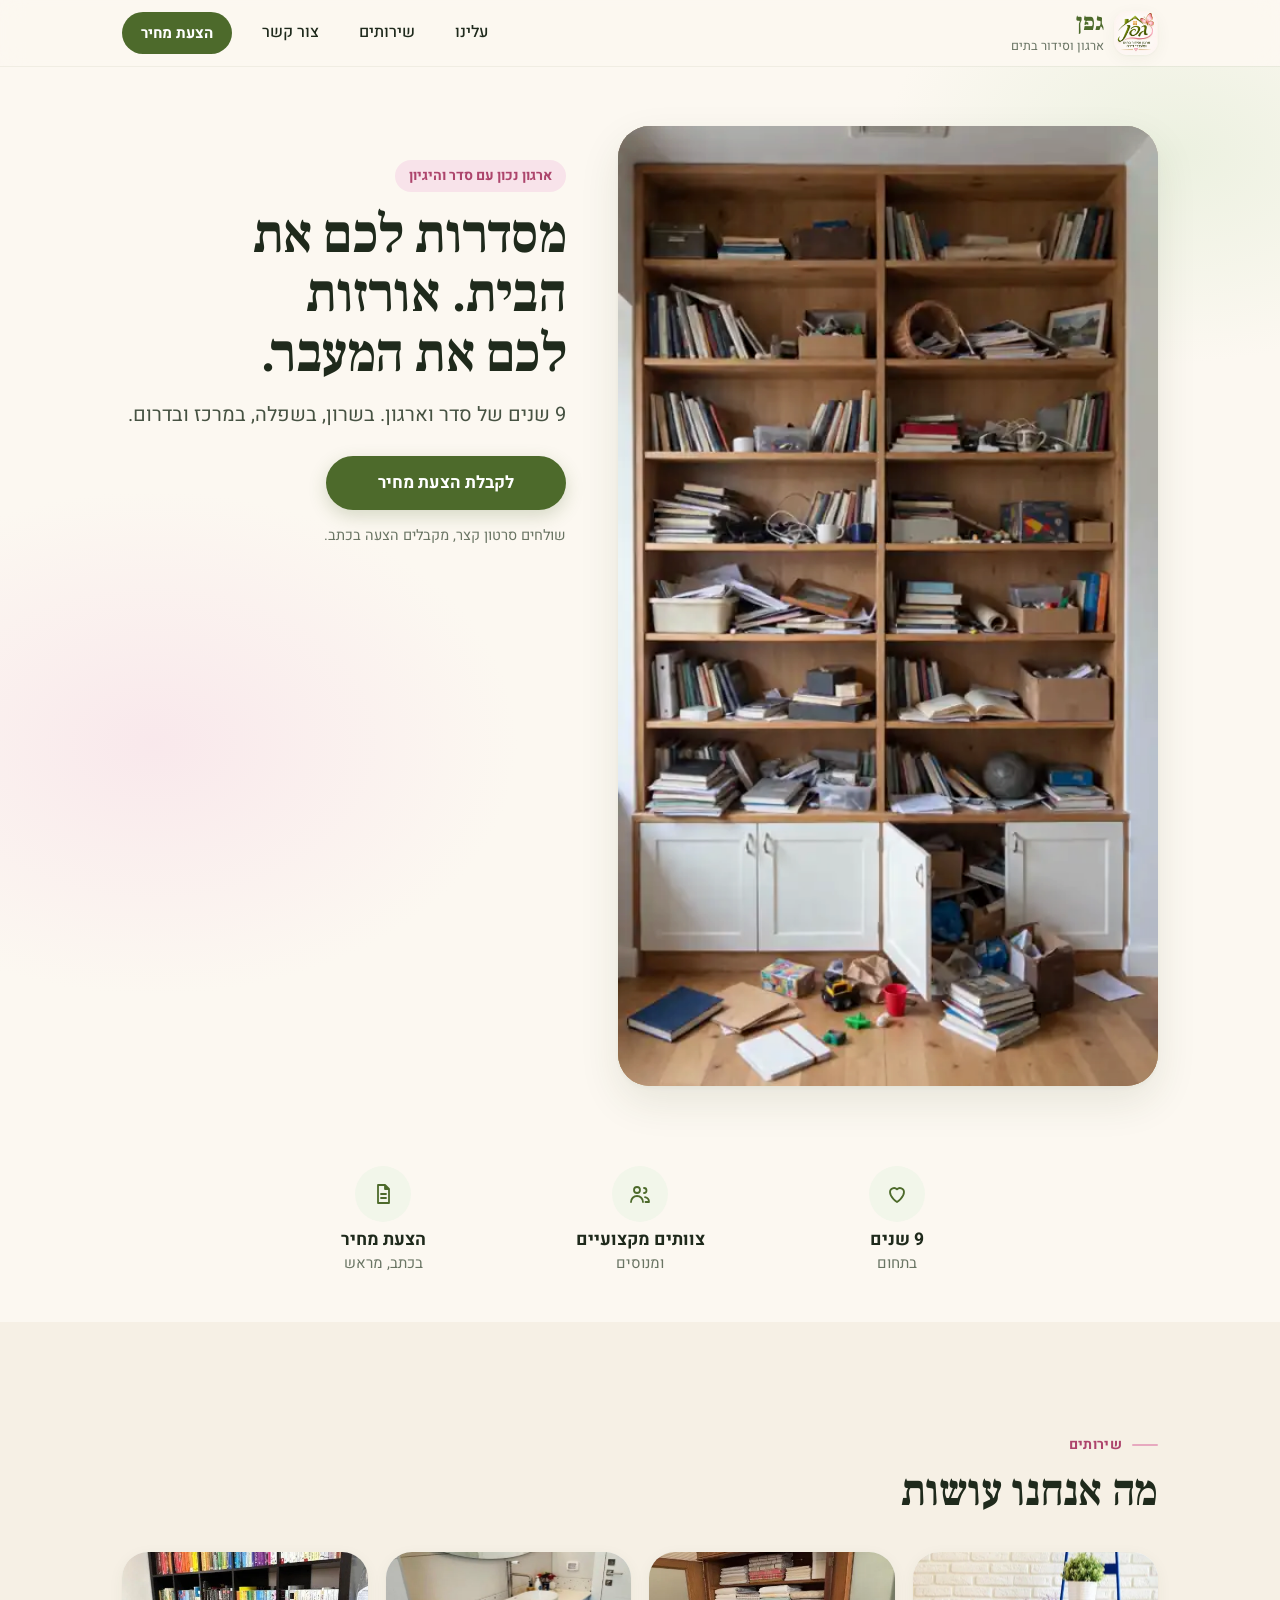
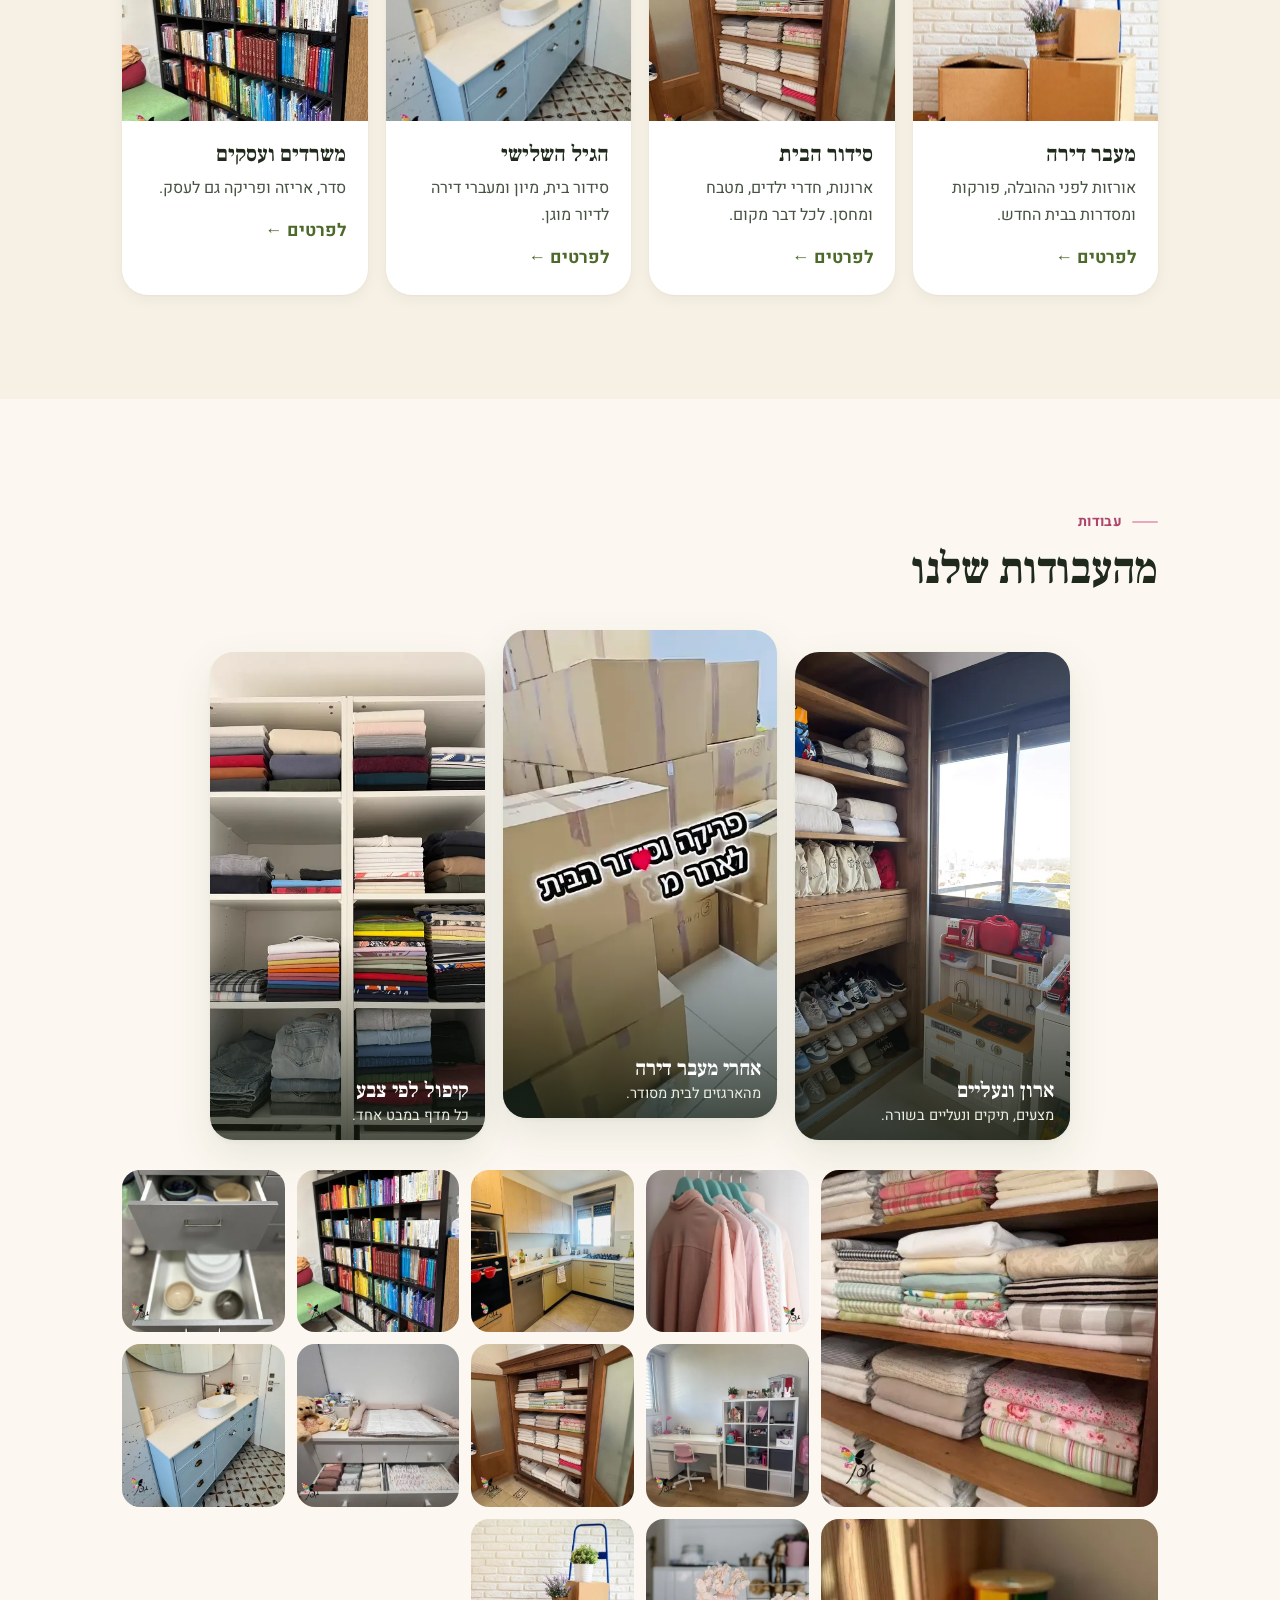
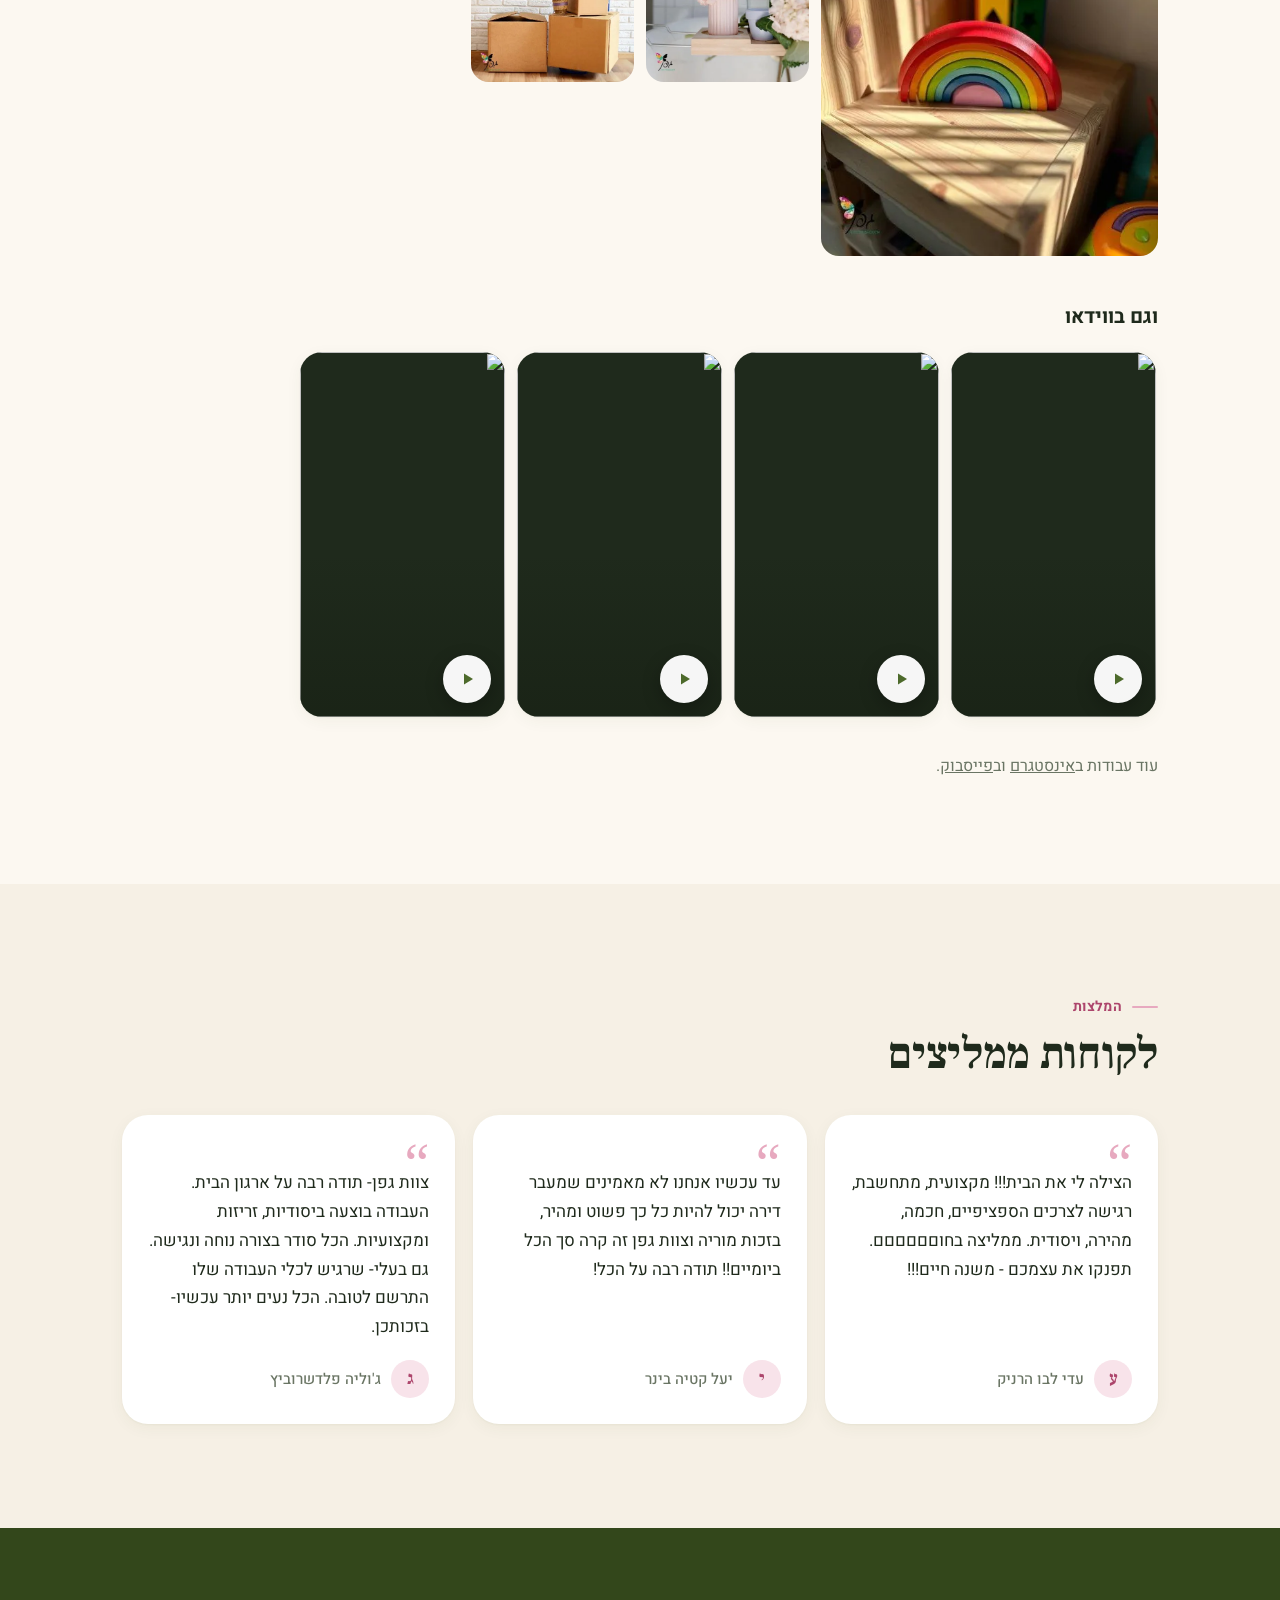
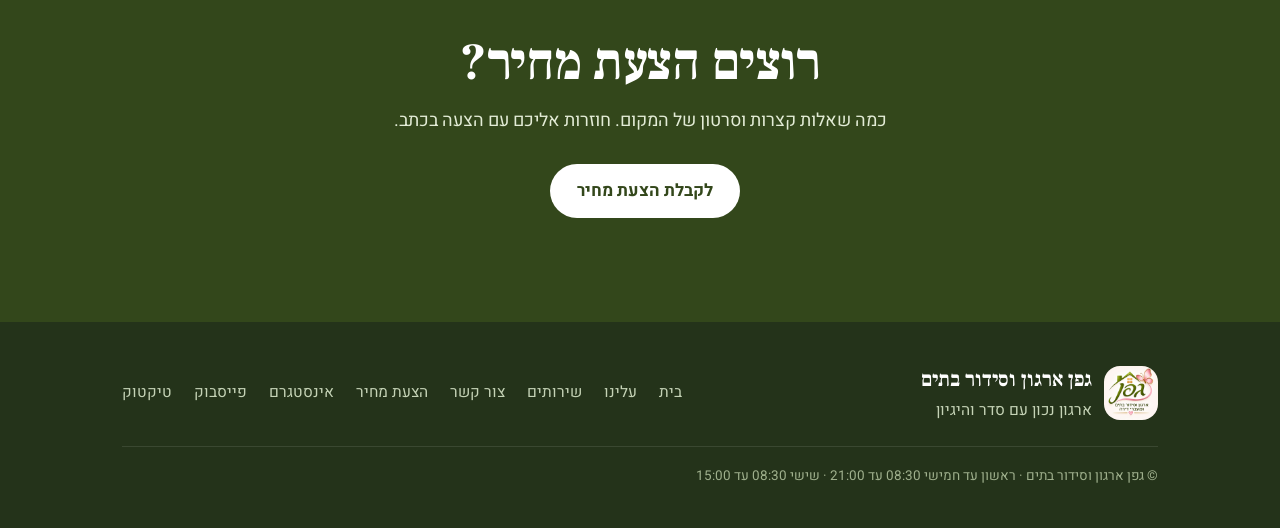
==== index.html @ d2173d6c "One quote button instead of a separate chat button Remove the 'chat with Gefen' buttons and contact " ====
<!doctype html>
<html lang="he" dir="rtl">
<head>
<meta charset="utf-8">
<meta name="viewport" content="width=device-width, initial-scale=1, viewport-fit=cover">
<title>גפן ארגון וסידור בתים | סידור בתים, אריזה ופריקה למעבר דירה</title>
<meta name="description" content="גפן ארגון וסידור בתים: סידור וארגון הבית, אריזה ופריקה במעברי דירה. 9 שנים, בשרון, בשפלה, במרכז ובדרום. הצעת מחיר בכתב.">
<meta name="robots" content="noindex, nofollow">
<meta property="og:type" content="website">
<meta property="og:locale" content="he_IL">
<meta property="og:site_name" content="גפן ארגון וסידור בתים">
<meta property="og:title" content="גפן ארגון וסידור בתים | סידור בתים, אריזה ופריקה למעבר דירה">
<meta property="og:description" content="גפן ארגון וסידור בתים: סידור וארגון הבית, אריזה ופריקה במעברי דירה. 9 שנים, בשרון, בשפלה, במרכז ובדרום. הצעת מחיר בכתב.">
<meta property="og:image" content="img/logo-full.jpg">
<meta name="theme-color" content="#fcf8f1">
<link rel="icon" href="img/icon-180.png">
<link rel="apple-touch-icon" href="img/icon-180.png">
<link rel="preconnect" href="https://fonts.googleapis.com">
<link rel="preconnect" href="https://fonts.gstatic.com" crossorigin>
<link rel="stylesheet" href="https://fonts.googleapis.com/css2?family=Frank+Ruhl+Libre:wght@500;700&family=Heebo:wght@400;500;700&display=swap">
<link rel="stylesheet" href="style.css?v=11251933">
<script>document.documentElement.className += ' js'; setTimeout(function () { if (!window.gefenReady) document.documentElement.className = document.documentElement.className.replace(' js', ''); }, 3000);</script>
<script type="application/ld+json">{"@context": "https://schema.org", "@type": "LocalBusiness", "name": "גפן ארגון וסידור בתים", "alternateName": "גפן ארגון וסידור בתים ומעברי דירה", "slogan": "ארגון נכון עם סדר והיגיון", "description": "סידור וארגון בתים, אריזה ופריקה במעברי דירה, סידור ומעברי דירה לגיל השלישי ולדיור מוגן, סידור ארונות, חדרי ילדים, מטבחים, מחסנים, משרדים ובתי עסק. 9 שנים בתחום.", "founder": {"@type": "Person", "name": "דבורה גפן-רייז"}, "areaServed": ["השרון", "השפלה", "מרכז הארץ", "דרום הארץ"], "openingHoursSpecification": [{"@type": "OpeningHoursSpecification", "dayOfWeek": ["Sunday", "Monday", "Tuesday", "Wednesday", "Thursday"], "opens": "08:30", "closes": "21:00"}, {"@type": "OpeningHoursSpecification", "dayOfWeek": "Friday", "opens": "08:30", "closes": "15:00"}], "sameAs": ["https://www.facebook.com/gefen10home/", "https://www.instagram.com/gefen12organization/", "https://www.tiktok.com/@user2614440727759"], "knowsLanguage": "he"}</script>
</head>
<body data-page="home">
<a class="skip" href="#main">לדלג לתוכן</a>
<header class="site-head">
  <div class="wrap">
    <a class="brand" href="./" aria-label="גפן ארגון וסידור בתים, לעמוד הבית">
      <img src="img/logo-full.jpg" alt="" width="44" height="44">
      <div><b>גפן</b><span>ארגון וסידור בתים</span></div>
    </a>
    <a class="btn primary small head-cta" href="https://high56.github.io/gefen/" data-quote>הצעת מחיר</a>
    <nav class="tabs" aria-label="ניווט ראשי"><a href="odot/">עלינו</a><a href="sherutim/">שירותים</a><a href="tsor-kesher/">צור קשר</a></nav>
  </div>
</header>
<main id="main">
<section class="hero hero-long">
  <div class="wrap">
    <div class="shelf-strip" data-film="img/shelves/" data-frames="145" data-mode="strip">
      <img class="film-still" src="img/shelves/first.jpg" width="480" height="854" alt="קיר מדפים מבולגן מהרצפה עד התקרה. תוך כדי גלילה הספרים חוזרים למקום והמדפים מסודרים." fetchpriority="high">
      <canvas class="film-canvas" aria-hidden="true"></canvas>
    </div>
    <div class="hero-text">
      <p class="eyebrow">ארגון נכון עם סדר והיגיון</p>
      <h1>מסדרות לכם את הבית. אורזות לכם את המעבר.</h1>
      <p class="sub">9 שנים של סדר וארגון. בשרון, בשפלה, במרכז ובדרום.</p>
      <div class="actions">
        <a class="btn primary" href="https://high56.github.io/gefen/" data-quote>לקבלת הצעת מחיר</a>
      </div>
      <p class="micro">שולחים סרטון קצר, מקבלים הצעה בכתב.</p>
    </div>
  </div>
</section>

<div class="trust">
  <div class="wrap">
    <ul>
      <li data-reveal style="--d:0"><span class="ic" aria-hidden="true"><svg viewBox="0 0 24 24"><path fill="none" stroke="currentColor" stroke-width="1.800" stroke-linecap="round" stroke-linejoin="round" d="M12 20s-7-4.400-7-10a4 4 0 0 1 7-2.600A4 4 0 0 1 19 10c0 5.600-7 10-7 10z"/></svg></span><span><b>9 שנים</b>בתחום</span></li>
      <li data-reveal style="--d:1"><span class="ic" aria-hidden="true"><svg viewBox="0 0 24 24"><path fill="none" stroke="currentColor" stroke-width="1.800" stroke-linecap="round" stroke-linejoin="round" d="M9 11a3 3 0 1 0 0-6 3 3 0 0 0 0 6zM3 20a6 6 0 0 1 12 0M16 11a2.500 2.500 0 1 0 0-5M17.500 20H21a5 5 0 0 0-4-4.900"/></svg></span><span><b>צוותים מקצועיים</b>ומנוסים</span></li>
      <li data-reveal style="--d:2"><span class="ic" aria-hidden="true"><svg viewBox="0 0 24 24"><path fill="none" stroke="currentColor" stroke-width="1.800" stroke-linecap="round" stroke-linejoin="round" d="M7 3h7l4 4v14H7zM14 3v4h4M10 12h5M10 16h5"/></svg></span><span><b>הצעת מחיר</b>בכתב, מראש</span></li>
    </ul>
  </div>
</div>

<section class="section alt" id="services">
  <div class="wrap">
    <div class="head" data-reveal><p class="label">שירותים</p><h2>מה אנחנו עושות</h2></div>
    <div class="cards four">
      <a class="card" href="sherutim/#moving" data-reveal style="--d:0">
        <div class="card-img"><img src="img/work-7.webp" alt="" width="490" height="490" loading="lazy"></div>
        <div class="card-body"><h3>מעבר דירה</h3><p>אורזות לפני ההובלה, פורקות ומסדרות בבית החדש.</p><span class="more-link">לפרטים ←</span></div>
      </a>
      <a class="card" href="sherutim/#home" data-reveal style="--d:1">
        <div class="card-img"><img src="img/work-9.webp" alt="" width="490" height="490" loading="lazy"></div>
        <div class="card-body"><h3>סידור הבית</h3><p>ארונות, חדרי ילדים, מטבח ומחסן. לכל דבר מקום.</p><span class="more-link">לפרטים ←</span></div>
      </a>
      <a class="card" href="sherutim/#seniors" data-reveal style="--d:2">
        <div class="card-img"><img src="img/work-6.webp" alt="" width="490" height="490" loading="lazy"></div>
        <div class="card-body"><h3>הגיל השלישי</h3><p>סידור בית, מיון ומעברי דירה לדיור מוגן.</p><span class="more-link">לפרטים ←</span></div>
      </a>
      <a class="card" href="sherutim/#office" data-reveal style="--d:3">
        <div class="card-img"><img src="img/work-1.webp" alt="" width="490" height="490" loading="lazy"></div>
        <div class="card-body"><h3>משרדים ועסקים</h3><p>סדר, אריזה ופריקה גם לעסק.</p><span class="more-link">לפרטים ←</span></div>
      </a>
    </div>
  </div>
</section>

<section class="section" id="works">
  <div class="wrap">
    <div class="head" data-reveal><p class="label">עבודות</p><h2>מהעבודות שלנו</h2></div>
    <div class="reels three">
      <figure class="reel" data-reveal style="--d:0"><img src="img/work-13.webp" alt="ארון עץ פתוח עם מצעים מקופלים, תיקים בשקיות בד ונעליים בשורות, ולידו פינת משחק מסודרת" width="720" height="960" loading="lazy"><figcaption><b>ארון ונעליים</b>מצעים, תיקים ונעליים בשורה.</figcaption></figure>
      <figure class="reel" data-reveal style="--d:1"><video src="img/clips/after-move-a.mp4" poster="img/clips/after-move-a.webp" muted loop playsinline preload="none" width="432" height="768" aria-label="סרטון: פריקה וסידור הבית אחרי מעבר דירה"></video><figcaption><b>אחרי מעבר דירה</b>מהארגזים לבית מסודר.</figcaption></figure>
      <figure class="reel" data-reveal style="--d:2"><img src="img/work-14.webp" alt="ארון מדפים לבן עם בגדים מקופלים בערימות לפי צבע" width="720" height="960" loading="lazy"><figcaption><b>קיפול לפי צבע</b>כל מדף במבט אחד.</figcaption></figure>
    </div>
    <div class="bento">
      <figure class="shot" data-reveal style="--d:0"><img src="img/work-3.webp" alt="מדפי מצעים ומגבות מקופלים ומסודרים" width="490" height="490" loading="lazy"></figure>
      <figure class="shot" data-reveal style="--d:1"><img src="img/work-11.webp" alt="בגדים תלויים בארון לפי סוג וצבע" width="490" height="490" loading="lazy"></figure>
      <figure class="shot" data-reveal style="--d:2"><img src="img/work-8.webp" alt="מטבח מסודר" width="490" height="490" loading="lazy"></figure>
      <figure class="shot" data-reveal style="--d:3"><img src="img/work-1.webp" alt="ספרייה מסודרת לפי צבעים" width="490" height="490" loading="lazy"></figure>
      <figure class="shot" data-reveal style="--d:0"><img src="img/work-10.webp" alt="מגירות מטבח מאורגנות" width="490" height="490" loading="lazy"></figure>
      <figure class="shot" data-reveal style="--d:1"><img src="img/work-5.webp" alt="פינת לימוד ומדפים בחדר ילדים" width="490" height="490" loading="lazy"></figure>
      <figure class="shot" data-reveal style="--d:2"><img src="img/work-9.webp" alt="ארון מצעים מסודר" width="490" height="490" loading="lazy"></figure>
      <figure class="shot" data-reveal style="--d:3"><img src="img/work-4.webp" alt="מגירות מאורגנות בחדר תינוק" width="490" height="490" loading="lazy"></figure>
      <figure class="shot" data-reveal style="--d:0"><img src="img/work-6.webp" alt="ארון אמבטיה מסודר" width="490" height="490" loading="lazy"></figure>
      <figure class="shot" data-reveal style="--d:1"><img src="img/work-2.webp" alt="מדף צעצועים בחדר ילדים" width="490" height="490" loading="lazy"></figure>
      <figure class="shot" data-reveal style="--d:2"><img src="img/work-12.webp" alt="משטח מסודר בחדר האמבטיה" width="490" height="490" loading="lazy"></figure>
      <figure class="shot" data-reveal style="--d:3"><img src="img/work-7.webp" alt="ארגזים ארוזים לקראת מעבר דירה" width="490" height="490" loading="lazy"></figure>
    </div>
    <h3 class="sub-head" data-reveal>וגם בווידאו</h3>
    <div class="videos">
      <button type="button" class="video" data-id="JHwjnAGmBzI" data-reveal style="--d:0" aria-label="להפעלת סרטון 1 מעבודות גפן"><img src="https://i.ytimg.com/vi/JHwjnAGmBzI/hqdefault.jpg" alt="" loading="lazy"><span class="play" aria-hidden="true"></span></button>
      <button type="button" class="video" data-id="4m8TKdcuCJU" data-reveal style="--d:1" aria-label="להפעלת סרטון 2 מעבודות גפן"><img src="https://i.ytimg.com/vi/4m8TKdcuCJU/hqdefault.jpg" alt="" loading="lazy"><span class="play" aria-hidden="true"></span></button>
      <button type="button" class="video" data-id="0-Xg-fgnADA" data-reveal style="--d:2" aria-label="להפעלת סרטון 3 מעבודות גפן"><img src="https://i.ytimg.com/vi/0-Xg-fgnADA/hqdefault.jpg" alt="" loading="lazy"><span class="play" aria-hidden="true"></span></button>
      <button type="button" class="video" data-id="fkgXKJYjLAo" data-reveal style="--d:3" aria-label="להפעלת סרטון 4 מעבודות גפן"><img src="https://i.ytimg.com/vi/fkgXKJYjLAo/hqdefault.jpg" alt="" loading="lazy"><span class="play" aria-hidden="true"></span></button>
    </div>
    <p class="note" data-reveal>עוד עבודות ב<a href="https://www.instagram.com/gefen12organization/" target="_blank" rel="noopener">אינסטגרם</a> וב<a href="https://www.facebook.com/gefen10home/" target="_blank" rel="noopener">פייסבוק</a>.</p>
  </div>
</section>

<section class="section alt" id="reviews">
  <div class="wrap">
    <div class="head" data-reveal><p class="label">המלצות</p><h2>לקוחות ממליצים</h2></div>
    <div class="reviews">
      <figure class="review" data-reveal style="--d:0"><blockquote>הצילה לי את הבית!!! מקצועית, מתחשבת, רגישה לצרכים הספציפיים, חכמה, מהירה, ויסודית. ממליצה בחוםםםםםם. תפנקו את עצמכם - משנה חיים!!!</blockquote><figcaption><span class="av" aria-hidden="true">ע</span>עדי לבו הרניק</figcaption></figure>
      <figure class="review" data-reveal style="--d:1"><blockquote>עד עכשיו אנחנו לא מאמינים שמעבר דירה יכול להיות כל כך פשוט ומהיר, בזכות מוריה וצוות גפן זה קרה סך הכל ביומיים!! תודה רבה על הכל!</blockquote><figcaption><span class="av" aria-hidden="true">י</span>יעל קטיה בינר</figcaption></figure>
      <figure class="review" data-reveal style="--d:2"><blockquote>צוות גפן- תודה רבה על ארגון הבית. העבודה בוצעה ביסודיות, זריזות ומקצועיות. הכל סודר בצורה נוחה ונגישה. גם בעלי- שרגיש לכלי העבודה שלו התרשם לטובה. הכל נעים יותר עכשיו- בזכותכן.</blockquote><figcaption><span class="av" aria-hidden="true">ג</span>ג'וליה פלדשרוביץ</figcaption></figure>
    </div>
  </div>
</section>

<section class="section dark final" id="contact">
  <div class="wrap" data-reveal>
    <h2>רוצים הצעת מחיר?</h2>
    <p>כמה שאלות קצרות וסרטון של המקום. חוזרות אליכם עם הצעה בכתב.</p>
    <div class="actions">
      <a class="btn light" href="https://high56.github.io/gefen/" data-quote>לקבלת הצעת מחיר</a>
    </div>
  </div>
</section>
</main>
<footer class="site-foot">
  <div class="wrap">
    <div class="foot-brand">
      <img src="img/logo-full.jpg" alt="" width="54" height="54" loading="lazy">
      <div><b>גפן ארגון וסידור בתים</b>ארגון נכון עם סדר והיגיון</div>
    </div>
    <ul class="foot-links">
      <li><a href="./">בית</a></li>
      <li><a href="odot/">עלינו</a></li>
      <li><a href="sherutim/">שירותים</a></li>
      <li><a href="tsor-kesher/">צור קשר</a></li>
      <li><a href="https://high56.github.io/gefen/" data-quote>הצעת מחיר</a></li>
      <li><a href="https://www.instagram.com/gefen12organization/" target="_blank" rel="noopener">אינסטגרם</a></li>
      <li><a href="https://www.facebook.com/gefen10home/" target="_blank" rel="noopener">פייסבוק</a></li>
      <li><a href="https://www.tiktok.com/@user2614440727759" target="_blank" rel="noopener">טיקטוק</a></li>
    </ul>
    <p class="copy">© גפן ארגון וסידור בתים · ראשון עד חמישי 08:30 עד 21:00 · שישי 08:30 עד 15:00</p>
  </div>
</footer>
<script src="site.js?v=11251933" defer></script>
</body>
</html>
---- style.css ----
/* Gefen: website styles. Phone first, Hebrew, right to left. */
:root {
  --green: #4d6a2b;
  --green-deep: #33471b;
  --green-soft: #e8efdc;
  --green-tint: #f2f6ea;
  --cream: #fcf8f1;
  --sand: #f6f0e5;
  --surface: #ffffff;
  --pink: #f8e3ea;
  --pink-deep: #ad456c;
  --gold: #a3741a;
  --ink: #1f2a1c;
  --body: #465242;
  --muted: #6a7564;
  --line: #e7dfd0;
  --wa: #1c7436;
  --r: 26px;
  --r-sm: 16px;
  --shadow-sm: 0 1px 2px rgba(51, 71, 27, .04), 0 4px 16px rgba(51, 71, 27, .05);
  --shadow: 0 2px 4px rgba(51, 71, 27, .04), 0 16px 40px rgba(51, 71, 27, .1);
  --ease: cubic-bezier(.22, .8, .24, 1);
  --f-display: "Frank Ruhl Libre", "Heebo", "Arial Hebrew", Georgia, serif;
  --f-body: "Heebo", "Arial Hebrew", Arial, sans-serif;
  color-scheme: light;
}

*, *::before, *::after { box-sizing: border-box; }
html { scroll-behavior: smooth; -webkit-text-size-adjust: 100%; scroll-padding-top: 130px; }
body {
  margin: 0;
  background: var(--cream);
  color: var(--body);
  font-family: var(--f-body);
  font-size: 17px;
  line-height: 1.7;
  -webkit-font-smoothing: antialiased;
}
img { max-width: 100%; height: auto; display: block; }
a { color: inherit; }
h1, h2, h3, h4, p, ul, ol, figure, blockquote { margin: 0; }
ul, ol { padding: 0; list-style: none; }
h1, h2 { font-family: var(--f-display); color: var(--ink); text-wrap: balance; font-weight: 700; }
h3, h4 { font-family: var(--f-body); color: var(--ink); font-weight: 700; text-wrap: balance; }
p { text-wrap: pretty; }
:focus-visible { outline: 3px solid #e2a53a; outline-offset: 3px; border-radius: 8px; }
.wrap { width: 100%; max-width: 1080px; margin-inline: auto; padding-inline: 22px; }
.skip { position: absolute; inset-inline-start: 12px; top: -60px; background: var(--ink); color: #fff; padding: 10px 16px; border-radius: 10px; z-index: 100; }
.skip:focus { top: 12px; }

/* ---------- things glide in as they scroll into view ---------- */
.js [data-reveal] {
  opacity: 0; transform: translateY(22px);
  transition: opacity .7s var(--ease), transform .7s var(--ease);
  transition-delay: calc(var(--d, 0) * 90ms);
}
.js [data-reveal].in { opacity: 1; transform: none; }

/* ---------- header ---------- */
.site-head {
  position: sticky; top: 0; z-index: 40;
  background: rgba(252, 248, 241, .88);
  -webkit-backdrop-filter: saturate(1.4) blur(12px);
  backdrop-filter: saturate(1.4) blur(12px);
  box-shadow: 0 1px 0 rgba(51, 71, 27, .06);
}
.site-head .wrap { display: flex; align-items: center; gap: 12px; min-height: 66px; }
.brand { display: flex; align-items: center; gap: 10px; text-decoration: none; margin-inline-end: auto; }
.brand img { width: 44px; height: 44px; border-radius: 14px; box-shadow: var(--shadow-sm); }
.brand b { display: block; font-family: var(--f-display); font-size: 24px; font-weight: 700; line-height: 1; color: var(--green); }
.brand span { display: block; font-size: 12.5px; line-height: 1.3; color: var(--muted); margin-top: 3px; }
/* three tabs: their own row under the logo on phones, beside it on computers */
.site-head .wrap { flex-wrap: wrap; row-gap: 0; }
.tabs {
  order: 3; width: 100%; display: grid; grid-template-columns: repeat(3, 1fr); gap: 6px;
  padding: 2px 0 10px;
}
.tabs a {
  text-decoration: none; text-align: center; font-weight: 500; font-size: 15.5px; color: var(--ink);
  padding: 8px 6px; border-radius: 999px; background: var(--green-tint);
  transition: background-color .2s ease, color .2s ease;
}
.tabs a:hover { background: var(--green-soft); }
.tabs a[aria-current="page"] { background: var(--green); color: #fff; }
.btn.head-cta { display: none; }
.btn svg { width: 20px; height: 20px; flex: none; }

.menu { position: relative; }
.menu summary {
  list-style: none; cursor: pointer; width: 44px; height: 44px; border-radius: 50%;
  display: grid; place-items: center; background: var(--green-tint); color: var(--green);
  transition: background-color .15s ease;
}
.menu summary::-webkit-details-marker { display: none; }
.menu summary svg { width: 22px; height: 22px; }
.menu[open] summary { background: var(--green-soft); }
.menu-panel {
  position: absolute; top: 54px; inset-inline-end: 0; width: min(240px, calc(100vw - 44px));
  background: var(--surface); border-radius: var(--r);
  box-shadow: var(--shadow); padding: 8px; display: grid;
  transform-origin: top left; animation: pop .18s var(--ease);
}
@keyframes pop { from { opacity: 0; transform: scale(.96) translateY(-4px); } }
.menu-panel a { text-decoration: none; font-weight: 500; font-size: 17px; color: var(--ink); padding: 12px 16px; border-radius: 16px; }
.menu-panel a:hover, .menu-panel a[aria-current="page"] { background: var(--green-tint); color: var(--green); }

/* ---------- buttons ---------- */
.btn {
  display: inline-flex; align-items: center; justify-content: center; gap: 9px;
  font-family: var(--f-body); font-weight: 700; font-size: 17px; line-height: 1.2;
  text-decoration: none; text-align: center; cursor: pointer;
  border: 1.5px solid transparent; border-radius: 999px; padding: 15px 26px; min-height: 54px;
  transition: transform .16s var(--ease), box-shadow .2s ease, background-color .2s ease;
}
.btn:hover { transform: translateY(-2px); }
.btn:active { transform: scale(.97); }
.btn.primary { background: var(--green); color: #fff; box-shadow: 0 6px 18px rgba(77, 106, 43, .22); }
.btn.primary:hover { background: var(--green-deep); box-shadow: 0 10px 24px rgba(77, 106, 43, .28); }
.btn.wa { background: var(--wa); color: #fff; }
.btn.wa:hover { background: #17612d; }
.btn.ghost { background: var(--surface); color: var(--green); box-shadow: var(--shadow-sm); }
.btn.ghost:hover { background: var(--green-tint); }
.btn.light { background: #fff; color: var(--green-deep); }
.btn.light:hover { background: var(--green-tint); }
.btn.outline-light { background: transparent; color: #fff; border-color: rgba(255, 255, 255, .45); }
.btn.outline-light:hover { background: rgba(255, 255, 255, .08); }
.btn.small { font-size: 15px; padding: 10px 18px; min-height: 42px; box-shadow: none; }
.actions { display: grid; gap: 10px; }
.more-link { font-weight: 700; color: var(--green); text-decoration: none; display: inline-flex; gap: 6px; align-items: center; }

/* ---------- hero ---------- */
.hero {
  padding-block: 26px 44px;
  background:
    radial-gradient(520px 360px at 12% 62%, rgba(248, 227, 234, .75), transparent 70%),
    radial-gradient(420px 300px at 92% 8%, rgba(232, 239, 220, .8), transparent 70%);
}
.hero .wrap { display: grid; gap: 30px; }
.hero .wrap > * { min-width: 0; }
.eyebrow {
  display: inline-block; color: var(--pink-deep); background: var(--pink);
  font-weight: 700; font-size: 14px; border-radius: 999px; padding: 4px 14px; margin-bottom: 14px;
}
.hero h1 { font-size: clamp(36px, 9.4vw, 60px); line-height: 1.1; letter-spacing: -.5px; }
.hero .sub { margin-top: 14px; font-size: clamp(17.5px, 2.2vw, 20px); max-width: 30em; }
.hero .actions { margin-top: 24px; }
.hero .micro { margin-top: 14px; font-size: 14.5px; color: var(--muted); }
.hero-about .actions { margin-top: 26px; }
.hero .pull {
  margin-top: 22px; font-family: var(--f-display); font-size: clamp(21px, 3vw, 26px); line-height: 1.35;
  color: var(--green); border-inline-start: 3px solid #e7a9bf; padding-inline-start: 16px; max-width: 22em;
}
.hero-text { animation: rise .9s var(--ease) both; }
@keyframes rise { from { opacity: 0; transform: translateY(18px); } }
.collage { display: grid; grid-template-columns: 2fr 1fr; grid-template-rows: 1fr 1fr; gap: 12px; aspect-ratio: 3 / 2; animation: rise 1s var(--ease) .1s both; }
.collage img { width: 100%; height: 100%; object-fit: cover; border-radius: var(--r); box-shadow: var(--shadow-sm); }
.collage img:first-child { grid-row: 1 / 3; }

/* inner pages: a short, centred opening */
.hero-page { text-align: center; padding-block: 40px 36px; }
.hero-page .wrap { justify-items: center; gap: 0; animation: rise .9s var(--ease) both; }
.hero-page .sub { margin-inline: auto; }
.jump { display: flex; flex-wrap: wrap; justify-content: center; gap: 8px; margin-top: 24px; }
.jump a {
  text-decoration: none; font-weight: 500; font-size: 15.5px; color: var(--ink);
  background: var(--surface); box-shadow: var(--shadow-sm); border-radius: 999px; padding: 8px 18px;
  transition: transform .16s var(--ease), background-color .2s ease, color .2s ease;
}
.jump a:hover { background: var(--green); color: #fff; transform: translateY(-2px); }

/* opening: a tall strip of shelves that tidies itself as you scroll down it */
.shelf-strip {
  position: relative; aspect-ratio: 9 / 16; border-radius: 26px; overflow: hidden;
  width: calc(100% + 24px); margin-inline: -12px;
  box-shadow: var(--shadow); background: #dcc6a4;
  animation: rise 1s var(--ease) both;
}
.shelf-strip .film-still, .shelf-strip .film-canvas { position: absolute; inset: 0; width: 100%; height: 100%; object-fit: cover; }

.trust { padding-block: 8px 48px; }
.trust ul { display: grid; grid-template-columns: repeat(3, 1fr); gap: 10px; }
.trust li { text-align: center; font-size: 14px; line-height: 1.4; color: var(--muted); display: grid; justify-items: center; gap: 6px; }
.ic { width: 48px; height: 48px; border-radius: 50%; background: var(--green-tint); color: var(--green); display: grid; place-items: center; }
.ic svg { width: 24px; height: 24px; }
.trust b { display: block; color: var(--ink); font-size: 15.5px; font-weight: 700; }

/* ---------- sections ---------- */
.section { padding-block: clamp(56px, 8.5vw, 104px); }
.section.alt { background: var(--sand); }
.section.pink { background: var(--pink); }
.section.tint { background: var(--green-tint); }
.section.dark { background: var(--green-deep); color: #e3ecd6; }
.section.dark h2 { color: #fff; }
.label {
  display: inline-flex; align-items: center; gap: 10px; margin-bottom: 10px;
  font-size: 14px; font-weight: 700; letter-spacing: .3px; color: var(--pink-deep);
}
.label::before { content: ""; width: 26px; height: 2px; border-radius: 2px; background: #e7a9bf; }
h2 { font-size: clamp(30px, 4.6vw, 44px); line-height: 1.18; letter-spacing: -.3px; }
.lead { margin-top: 10px; color: var(--muted); font-size: 18px; max-width: 34em; }
.head { margin-bottom: 34px; }
.sub-head { font-size: 20px; margin: 44px 0 14px; }
.note { margin-top: 24px; font-size: 16px; color: var(--muted); }

.cards { display: grid; gap: 18px; }
.card {
  background: var(--surface); border-radius: var(--r); box-shadow: var(--shadow-sm);
  overflow: hidden; display: flex; flex-direction: column; text-decoration: none;
}
.card-img { overflow: hidden; aspect-ratio: 16 / 11; }
.card-img img { width: 100%; height: 100%; object-fit: cover; transition: transform .8s var(--ease); }
a.card:hover { box-shadow: var(--shadow); }
a.card:hover .card-img img { transform: scale(1.06); }
a.card:hover .more-link { gap: 12px; }
.card-body { padding: 20px 22px 22px; display: grid; gap: 6px; align-content: start; }
.card h3 { font-family: var(--f-display); font-size: 24px; line-height: 1.25; }
.card p { font-size: 16px; }
.card .more-link { margin-top: 8px; transition: gap .3s var(--ease); }

/* photos: a mixed-size layout, each picture zooms gently under the finger or mouse */
.bento { display: grid; grid-template-columns: repeat(3, 1fr); gap: 8px; grid-auto-flow: dense; }
.shot { overflow: hidden; border-radius: 18px; background: var(--green-soft); aspect-ratio: 1; }
.shot img { width: 100%; height: 100%; object-fit: cover; transition: transform .9s var(--ease); }
.shot:hover img, .shot:active img { transform: scale(1.08); }
.bento .shot:nth-child(1), .bento .shot:nth-child(8) { grid-column: span 2; grid-row: span 2; }

/* her videos: tall cards in a row, opening in a player on top of the page */
.videos {
  display: grid; grid-auto-flow: column; grid-auto-columns: 46%; gap: 12px;
  overflow-x: auto; scroll-snap-type: x mandatory; padding: 4px 2px 12px; scrollbar-width: none;
}
.videos::-webkit-scrollbar { display: none; }
.video {
  position: relative; display: block; width: 100%; padding: 0; border: 0; cursor: pointer;
  aspect-ratio: 9 / 16; border-radius: 22px; overflow: hidden; background: var(--ink); scroll-snap-align: start;
  box-shadow: var(--shadow-sm);
}
.video img { width: 100%; height: 100%; object-fit: cover; transition: transform .9s var(--ease); }
.video::before { content: ""; position: absolute; inset: 0; z-index: 1; background: linear-gradient(to top, rgba(20, 28, 16, .45), transparent 45%); }
.video:hover img { transform: scale(1.06); }
.play {
  position: absolute; z-index: 2; inset-inline-start: 14px; bottom: 14px; width: 48px; height: 48px; border-radius: 50%;
  background: rgba(255, 255, 255, .96) url("data:image/svg+xml,%3Csvg xmlns='http://www.w3.org/2000/svg' viewBox='0 0 24 24'%3E%3Cpath fill='%234d6a2b' d='M9 6.5v11l9-5.500z'/%3E%3C/svg%3E") center / 24px no-repeat;
  box-shadow: 0 6px 18px rgba(0, 0, 0, .25); transition: transform .3s var(--ease);
}
.video:hover .play { transform: scale(1.12); }
.video-dialog {
  border: 0; padding: 0; margin: auto; background: #000; overflow: hidden; border-radius: 24px;
  height: min(86dvh, 760px); aspect-ratio: 9 / 16; max-width: 94vw; box-shadow: 0 24px 70px rgba(0, 0, 0, .4);
}
.video-dialog[open] { animation: pop .25s var(--ease); }
.video-dialog::backdrop { background: rgba(20, 28, 16, .72); }
.video-dialog iframe { width: 100%; height: 100%; border: 0; display: block; }
.video-dialog .x, .quote-dialog .x {
  position: absolute; top: 10px; inset-inline-end: 10px; z-index: 2; width: 40px; height: 40px;
  border-radius: 50%; border: 0; background: rgba(255, 255, 255, .95); color: var(--ink);
  font: 700 24px/1 Arial, sans-serif; cursor: pointer; box-shadow: 0 2px 8px rgba(0, 0, 0, .15);
}

/* room tiles on the services page: photo with a caption on it */
.tiles { display: grid; grid-template-columns: repeat(2, 1fr); gap: 10px; }
.tile { position: relative; overflow: hidden; border-radius: 22px; aspect-ratio: 4 / 5; background: var(--green-soft); }
.tile img { width: 100%; height: 100%; object-fit: cover; transition: transform .9s var(--ease); }
.tile:hover img { transform: scale(1.07); }
.tile::after { content: ""; position: absolute; inset: 0; background: linear-gradient(to top, rgba(20, 28, 16, .72), transparent 55%); }
.tile figcaption { position: absolute; z-index: 1; inset-inline: 14px; bottom: 12px; color: #e9efe2; font-size: 14.5px; line-height: 1.4; }
.tile b { display: block; font-family: var(--f-display); font-size: 21px; color: #fff; }

/* her own short clips and photos, standing tall like phone screens */
.reels { display: grid; gap: 12px; margin: 0 auto 30px; }
.reels.one { width: min(300px, 74%); margin-top: 26px; margin-bottom: 0; }
.reels.two { grid-template-columns: repeat(2, 1fr); max-width: 620px; }
.reels.three {
  grid-auto-flow: column; grid-auto-columns: 62%; overflow-x: auto; scroll-snap-type: x mandatory;
  margin-inline: -12px; padding: 4px 12px 14px; scrollbar-width: none;
}
.reels.three::-webkit-scrollbar { display: none; }
.reels.three .reel { scroll-snap-align: center; }
.reel {
  position: relative; margin: 0; overflow: hidden; border-radius: 24px; aspect-ratio: 9 / 16;
  background: var(--green-soft); box-shadow: var(--shadow);
}
.reel video, .reel img { display: block; width: 100%; height: 100%; object-fit: cover; }
.reel::after {
  content: ""; position: absolute; inset: 0; pointer-events: none;
  background: linear-gradient(to top, rgba(20, 28, 16, .74), transparent 42%);
}
.reel figcaption { position: absolute; z-index: 1; inset-inline: 16px; bottom: 14px; color: #e9efe2; font-size: 14.5px; line-height: 1.4; }
.reel b { display: block; font-family: var(--f-display); font-size: 21px; color: #fff; }

/* points */
.points { display: grid; gap: 14px; }
.point { background: var(--surface); border-radius: var(--r); padding: 24px; box-shadow: var(--shadow-sm); }
.point .ic { background: var(--pink); color: var(--pink-deep); margin-bottom: 14px; }
.point h3 { font-family: var(--f-display); font-size: 23px; }
.point p { font-size: 16.5px; margin-top: 4px; }

/* steps */
.steps { counter-reset: s; display: grid; gap: 22px; }
.step { display: flex; gap: 16px; align-items: flex-start; }
.step::before {
  counter-increment: s; content: counter(s);
  flex: none; width: 48px; height: 48px; border-radius: 50%;
  background: var(--green-soft); color: var(--green); font-family: var(--f-display); font-weight: 700; font-size: 22px;
  display: grid; place-items: center;
}
.step h3 { font-size: 19px; line-height: 1.4; }
.step p { font-size: 16.5px; }

/* price */
.price { background: var(--surface); border-radius: var(--r); padding: 26px; box-shadow: var(--shadow-sm); }
.ticks { display: grid; gap: 12px; }
.ticks li { display: flex; gap: 12px; align-items: flex-start; color: var(--ink); font-weight: 500; }
.ticks li::before {
  content: ""; flex: none; width: 24px; height: 24px; margin-top: 2px; border-radius: 50%;
  background: var(--green-soft) url("data:image/svg+xml,%3Csvg xmlns='http://www.w3.org/2000/svg' viewBox='0 0 24 24'%3E%3Cpath fill='none' stroke='%234d6a2b' stroke-width='3' stroke-linecap='round' stroke-linejoin='round' d='M6 12.500l4 4 8-9'/%3E%3C/svg%3E") center / 14px no-repeat;
}
.split { display: grid; gap: 8px; }

/* reviews */
.reviews { display: grid; gap: 18px; }
.review { background: var(--surface); border-radius: var(--r); padding: 26px; box-shadow: var(--shadow-sm); display: flex; flex-direction: column; }
.review blockquote { font-size: 17px; color: var(--ink); flex: 1; }
.review blockquote::before { content: "“"; display: block; font-family: Georgia, serif; font-size: 56px; line-height: .8; height: 28px; color: #e7a9bf; }
.review figcaption { margin-top: 18px; font-size: 15px; color: var(--muted); font-weight: 500; display: flex; align-items: center; gap: 10px; }
.av {
  width: 38px; height: 38px; border-radius: 50%; flex: none; display: grid; place-items: center;
  background: var(--pink); color: var(--pink-deep); font-family: var(--f-display); font-weight: 700; font-size: 18px;
}

/* areas */
.chips { display: flex; flex-wrap: wrap; gap: 10px; }
.chips li { background: var(--surface); box-shadow: var(--shadow-sm); border-radius: 999px; padding: 9px 22px; font-weight: 500; color: var(--ink); }

/* compare */
.compare { display: grid; gap: 12px; }
.compare-row { background: var(--surface); border-radius: var(--r); overflow: hidden; box-shadow: var(--shadow-sm); }
.compare-row h4 { font-size: 16px; padding: 14px 20px 0; color: var(--muted); font-weight: 500; }
.compare-cells { display: grid; grid-template-columns: 1fr 1fr; gap: 10px; padding: 10px 12px 12px; }
.compare-cells div { padding: 12px 14px; font-size: 16px; border-radius: 16px; background: var(--green-tint); color: var(--ink); }
.compare-cells div + div { background: #f6f4ef; color: var(--muted); }
.compare-cells b { display: block; font-size: 13.5px; font-weight: 700; margin-bottom: 2px; color: var(--green); }
.compare-cells div + div b { color: var(--muted); }

/* days */
.days { display: grid; gap: 14px; }
.day { background: var(--surface); border-radius: var(--r); padding: 22px; box-shadow: var(--shadow-sm); }
.day small { display: inline-block; font-weight: 700; font-size: 13.5px; color: var(--pink-deep); background: var(--pink); border-radius: 999px; padding: 3px 12px; margin-bottom: 10px; }
.day h3 { font-family: var(--f-display); font-size: 23px; }
.day p { font-size: 16.5px; margin-top: 2px; }

/* faq */
.faq { display: grid; gap: 10px; max-width: 760px; }
.faq details { background: var(--surface); border-radius: var(--r-sm); box-shadow: var(--shadow-sm); }
.faq summary { list-style: none; cursor: pointer; font-weight: 700; color: var(--ink); padding: 18px 20px; display: flex; justify-content: space-between; gap: 14px; align-items: center; }
.faq summary::-webkit-details-marker { display: none; }
.faq summary::after {
  content: "+"; flex: none; width: 30px; height: 30px; border-radius: 50%; background: var(--green-tint);
  color: var(--green); display: grid; place-items: center; font-size: 20px; line-height: 1; transition: transform .3s var(--ease);
}
.faq details[open] summary::after { content: "–"; transform: rotate(180deg); }
.faq details p { padding: 0 20px 18px; font-size: 16.5px; }

/* contact page */
.ways { display: grid; gap: 16px; }
.way { background: var(--surface); border-radius: var(--r); padding: 26px; box-shadow: var(--shadow-sm); display: grid; gap: 8px; align-content: start; justify-items: start; }
.way h2, .way h3 { font-family: var(--f-display); font-size: 26px; line-height: 1.2; }
.way p { font-size: 16.5px; margin-bottom: 8px; }
.way-main { background: var(--green-tint); }
.way-main h2 { font-size: 32px; }
.way .ic { margin-bottom: 6px; }
.social { display: flex; flex-wrap: wrap; gap: 8px; }
.social a { display: inline-block; text-decoration: none; font-weight: 500; color: var(--ink); background: var(--sand); border-radius: 999px; padding: 8px 16px; transition: background-color .2s ease, color .2s ease; }
.social a:hover { background: var(--green); color: #fff; }
.info { display: grid; gap: 16px; }
.info-box { background: var(--surface); border-radius: var(--r); padding: 26px; box-shadow: var(--shadow-sm); }
.info-box .ic { margin-bottom: 12px; }
.info-box h3 { font-family: var(--f-display); font-size: 24px; margin-bottom: 12px; }
.info-box .note { margin-top: 14px; }
.hours { margin: 0; display: grid; gap: 8px; }
.hours div { display: flex; justify-content: space-between; gap: 12px; padding-bottom: 8px; border-bottom: 1px solid var(--line); }
.hours div:last-child { border-bottom: 0; padding-bottom: 0; }
.hours dt { color: var(--muted); }
.hours dd { margin: 0; font-weight: 700; color: var(--ink); }
.ticks-wide { max-width: 640px; gap: 14px; }

/* final */
.final { text-align: center; }
.final h2 { font-size: clamp(34px, 5.4vw, 52px); }
.final p { margin: 12px auto 0; max-width: 28em; font-size: 18px; }
.final .actions { margin: 28px auto 0; max-width: 440px; }

/* footer */
.site-foot { background: #24331a; color: #c5d3b6; padding-block: 40px 44px; font-size: 15.5px; }
.site-foot .wrap { display: grid; gap: 22px; }
.site-foot a { text-decoration: none; }
.site-foot a:hover { color: #fff; }
.foot-brand { display: flex; gap: 12px; align-items: center; }
.foot-brand img { width: 54px; height: 54px; border-radius: 16px; }
.foot-brand b { color: #fff; font-family: var(--f-display); font-size: 21px; display: block; }
.foot-links { display: flex; flex-wrap: wrap; gap: 6px 22px; }
.copy { border-top: 1px solid rgba(255, 255, 255, .1); padding-top: 18px; font-size: 13.5px; color: #9fb08d; }

/* sticky bar (phones) */
.sticky {
  position: fixed; inset-inline: 0; bottom: 0; z-index: 30;
  display: grid; grid-template-columns: 1fr auto; gap: 8px;
  padding: 10px 14px calc(10px + env(safe-area-inset-bottom));
  background: rgba(252, 248, 241, .92);
  -webkit-backdrop-filter: blur(12px); backdrop-filter: blur(12px);
  box-shadow: 0 -1px 0 rgba(51, 71, 27, .06);
}
.sticky .btn { min-height: 50px; padding-block: 12px; box-shadow: none; }
.sticky .btn:hover { transform: none; }
.sticky .btn.wa { width: 50px; padding: 0; }

/* quote dialog */
.quote-dialog {
  border: 0; padding: 0; margin: auto; width: 100vw; max-width: 100vw; height: 100dvh; max-height: 100dvh;
  background: #f3f5ee; overflow: hidden;
}
.quote-dialog::backdrop { background: rgba(20, 28, 16, .45); }
.quote-dialog iframe { width: 100%; height: 100%; border: 0; display: block; }

/* ---------- wider screens ---------- */
@media (min-width: 560px) {
  .shelf-strip { width: min(100%, 500px, calc((100svh - 140px) * 9 / 16)); margin-inline: auto; }
  .actions { grid-template-columns: repeat(2, auto); justify-content: start; }
  .final .actions { justify-content: center; max-width: none; }
  .bento { grid-template-columns: repeat(4, 1fr); gap: 12px; }
  .bento .shot:nth-child(1), .bento .shot:nth-child(8) { grid-column: span 1; grid-row: span 1; }
  .videos { grid-auto-flow: row; grid-template-columns: repeat(4, 1fr); overflow: visible; max-width: 860px; }
  .tiles { grid-template-columns: repeat(3, 1fr); gap: 14px; }
  .reviews { grid-template-columns: repeat(2, 1fr); }
  .days { grid-template-columns: repeat(3, 1fr); }
  .trust li { font-size: 15px; }
  .trust b { font-size: 17.5px; }
  .trust .ic { width: 56px; height: 56px; }
}
@media (min-width: 760px) {
  body { font-size: 17.5px; }
  .sticky { display: none; }
  .site-foot { padding-bottom: 40px; }
  .site-foot .wrap { grid-template-columns: 1fr auto; align-items: center; }
  .copy { grid-column: 1 / -1; }
  .cards.three { grid-template-columns: repeat(3, 1fr); }
  .cards.four { grid-template-columns: repeat(2, 1fr); }
  .points { grid-template-columns: repeat(3, 1fr); gap: 18px; }
  .steps { grid-template-columns: repeat(2, 1fr); gap: 30px 44px; }
  .split { grid-template-columns: 1fr 1fr; gap: 48px; align-items: center; }
  .split .head { margin-bottom: 0; }
  .compare { grid-template-columns: repeat(3, 1fr); }
  .reels.three {
    grid-auto-flow: row; grid-template-columns: repeat(3, 1fr); overflow: visible; max-width: 860px;
    margin-inline: auto; padding: 22px 0 0; gap: 18px; align-items: start;
  }
  .reels.three .reel:nth-child(2) { margin-top: -22px; }
  .reels.two { gap: 18px; }
  .ways { grid-template-columns: 1.4fr 1fr; align-items: stretch; }
  .info { grid-template-columns: 1fr 1fr; }
  .quote-dialog { width: 430px; height: min(720px, 92dvh); border-radius: 24px; box-shadow: 0 24px 70px rgba(0, 0, 0, .3); }
}
@media (min-width: 980px) {
  html { scroll-padding-top: 84px; }
  .tabs { order: 1; width: auto; display: flex; gap: 4px; padding: 0; }
  .tabs a { background: transparent; font-size: 16px; padding: 8px 18px; }
  .tabs a:hover { background: var(--green-tint); }
  .tabs a[aria-current="page"] { background: var(--green-soft); color: var(--green); }
  .btn.head-cta { display: inline-flex; order: 2; }
  .hero { padding-block: 60px 72px; }
  .hero-page { padding-block: 72px 56px; }
  .hero.hero-long .wrap { grid-template-columns: minmax(440px, 540px) 1fr; gap: 52px; align-items: start; }
  .hero-long .actions { grid-template-columns: auto; justify-content: start; }
  .hero-long .actions .btn { min-width: 240px; }
  .shelf-strip { width: 100%; margin-inline: 0; border-radius: 32px; }
  .hero-long h1 { font-size: clamp(40px, 4.4vw, 54px); }
  .hero-long .hero-text { position: sticky; top: 130px; padding-block: 30px; }
  .bento { grid-template-columns: repeat(6, 1fr); }
  .bento .shot:nth-child(1), .bento .shot:nth-child(10) { grid-column: span 2; grid-row: span 2; }
  .cards.four { grid-template-columns: repeat(4, 1fr); }
  .cards.four .card h3 { font-size: 22px; }
  .reviews { grid-template-columns: repeat(3, 1fr); }
  .tiles { grid-template-columns: repeat(3, 1fr); gap: 18px; }
  .tile { aspect-ratio: 5 / 4; }
  .tile figcaption { inset-inline: 20px; bottom: 16px; font-size: 16px; }
  .tile b { font-size: 25px; }
  .trust ul { max-width: 760px; margin-inline: auto; }
}
@media (prefers-reduced-motion: reduce) {
  html { scroll-behavior: auto; }
  .js [data-reveal] { opacity: 1; transform: none; transition: none; }
  .btn, .card-img img, .shot img, .video img, .tile img, .menu-panel, .hero-text, .collage, .shelf-strip, .hero-page .wrap { transition: none; animation: none; }
}
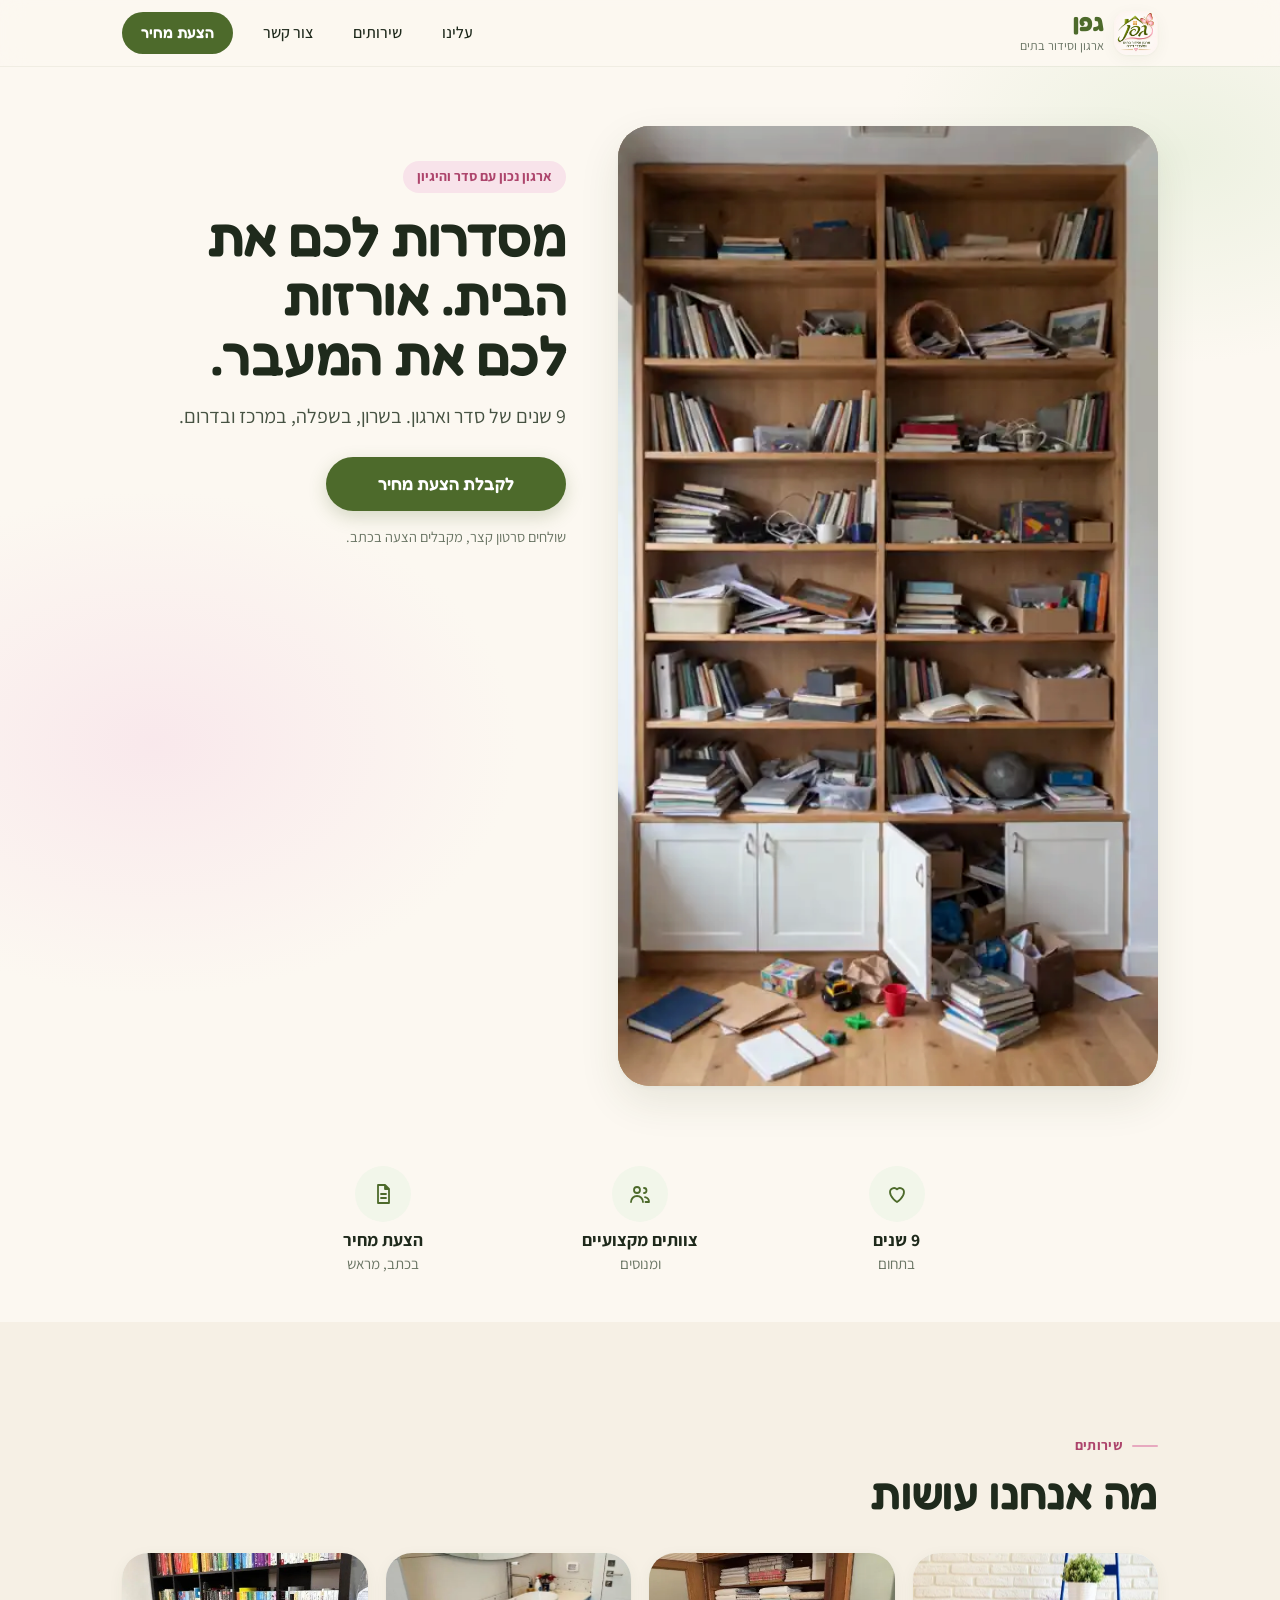
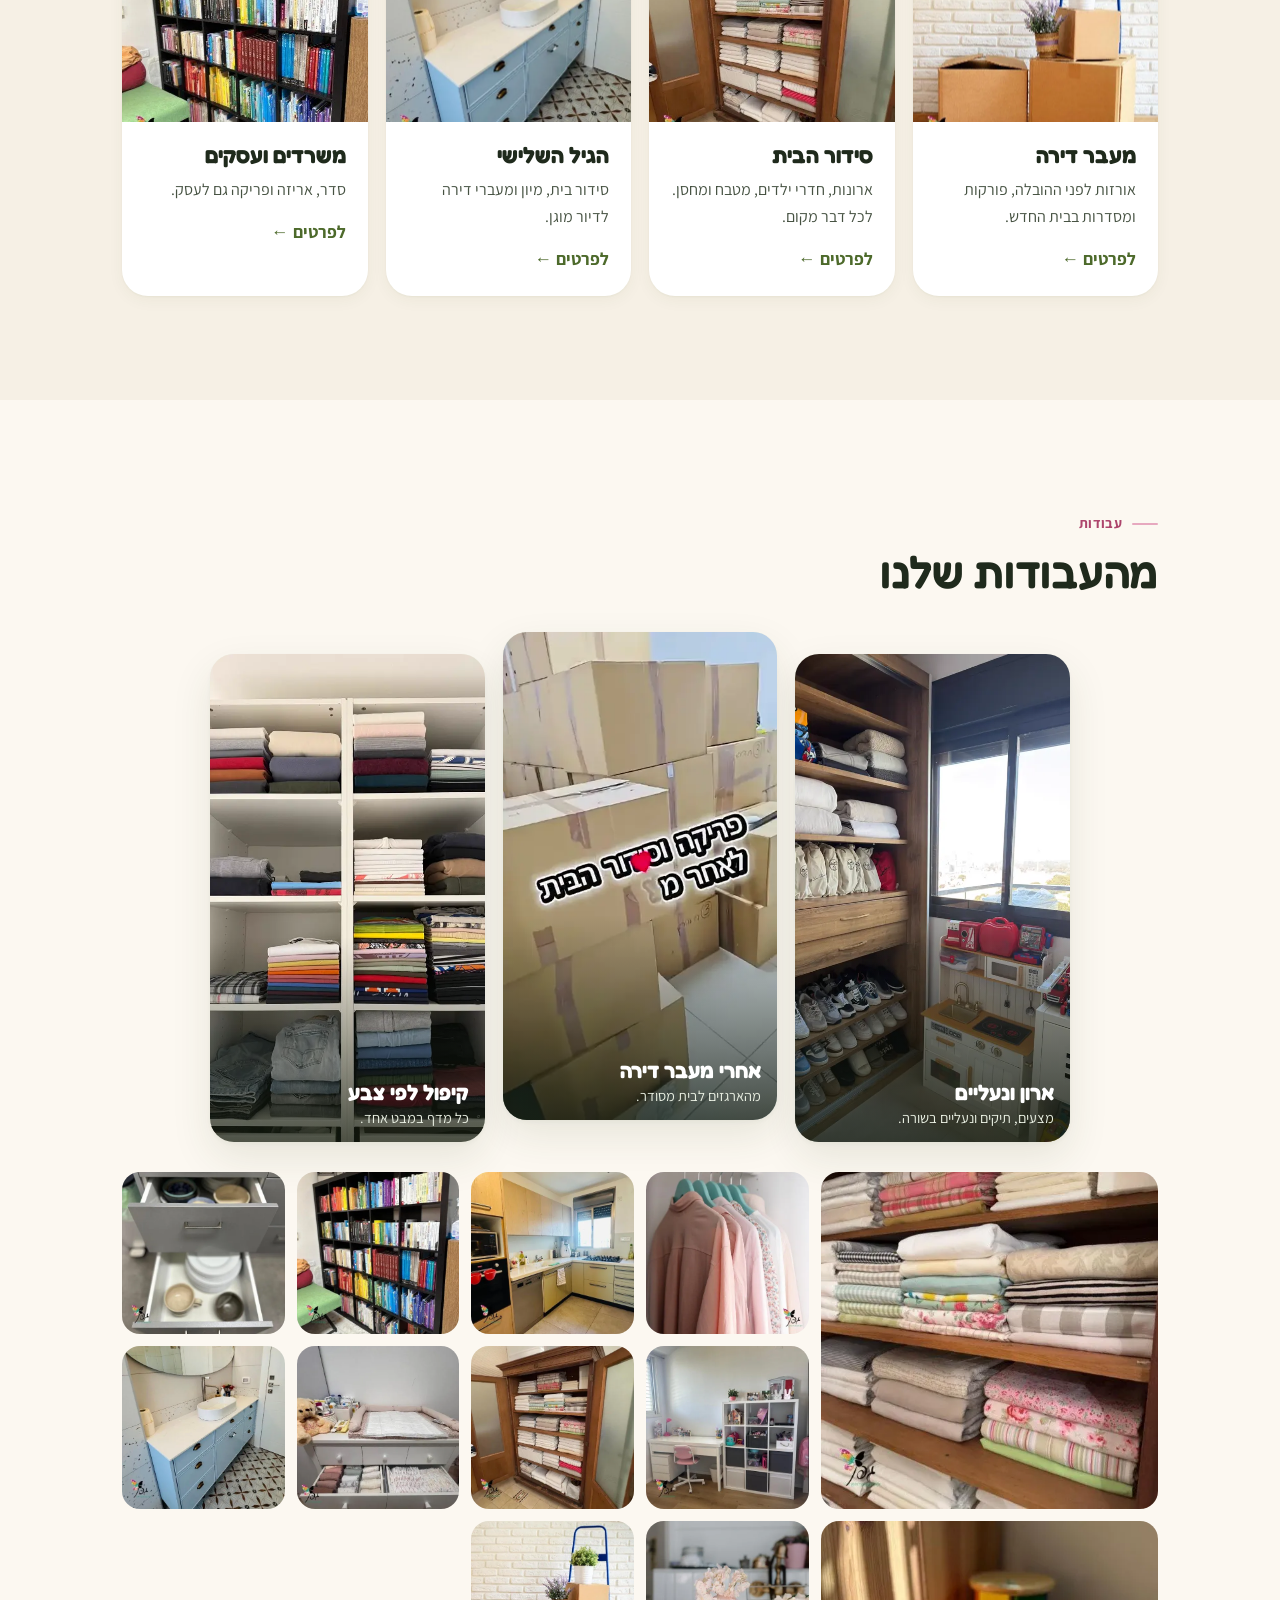
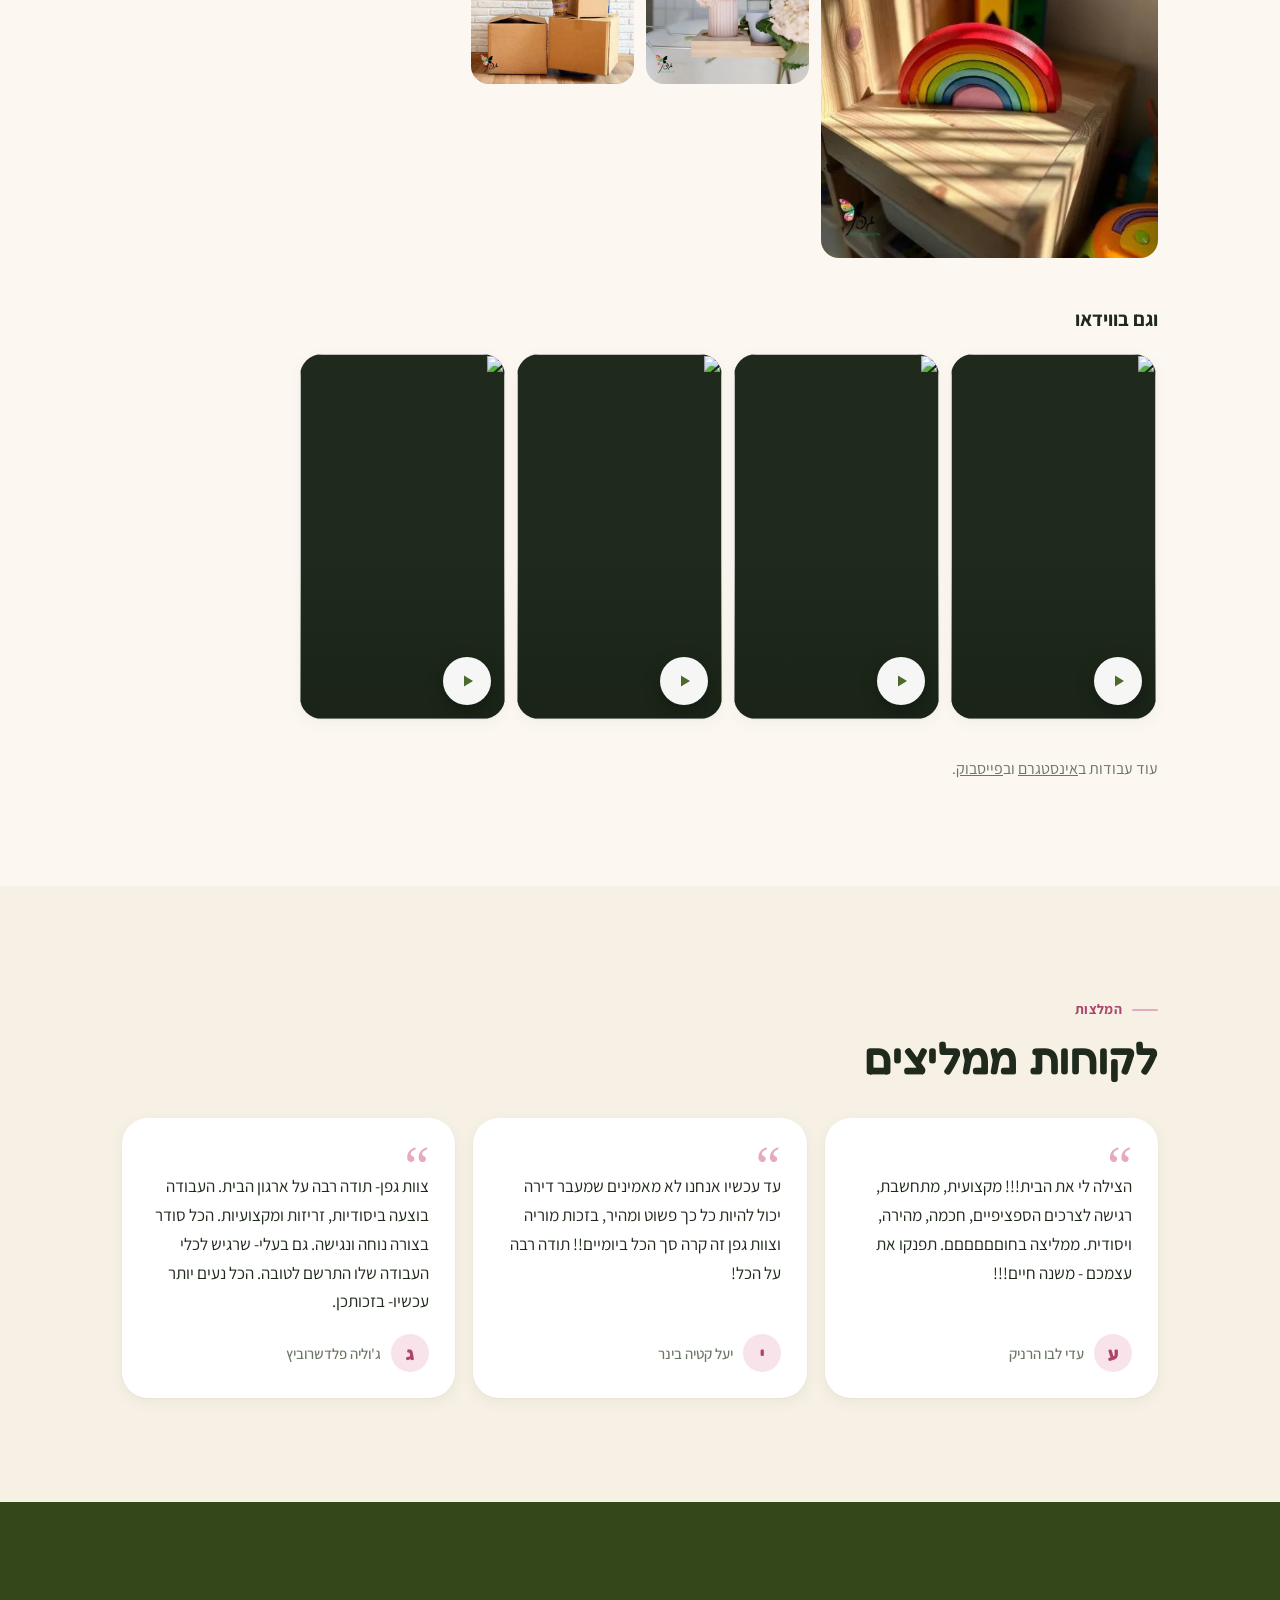
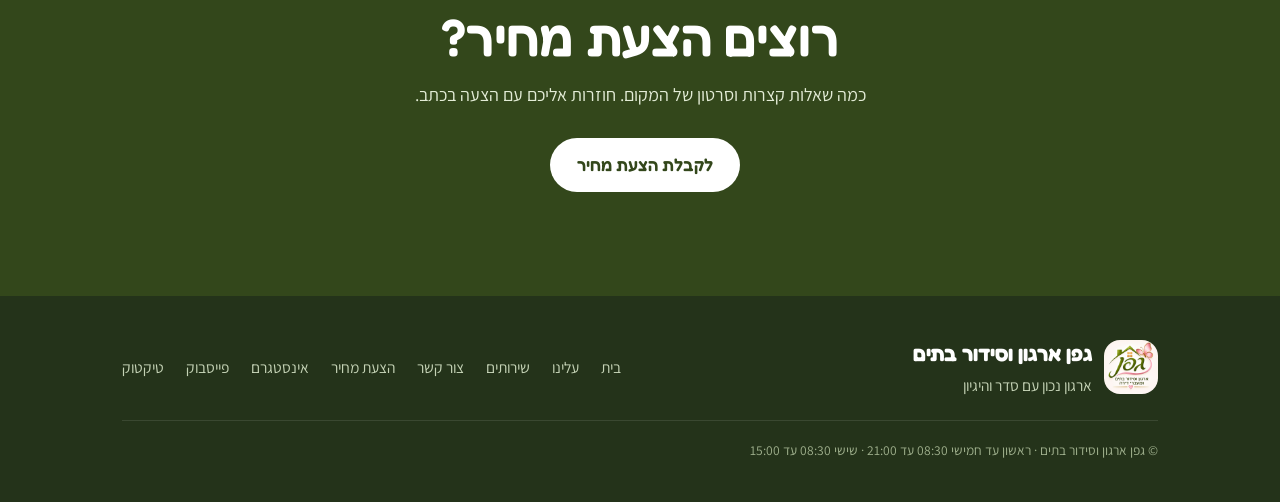
==== commit 4ec514fb: "Switch fonts to Fredoka (headings, buttons) and Assistant (text) Her pick, option 5 from the font sh" ====
--- a/index.html
+++ b/index.html
@@ -17,8 +17,8 @@
 <link rel="apple-touch-icon" href="img/icon-180.png">
 <link rel="preconnect" href="https://fonts.googleapis.com">
 <link rel="preconnect" href="https://fonts.gstatic.com" crossorigin>
-<link rel="stylesheet" href="https://fonts.googleapis.com/css2?family=Frank+Ruhl+Libre:wght@500;700&family=Heebo:wght@400;500;700&display=swap">
-<link rel="stylesheet" href="style.css?v=11251933">
+<link rel="stylesheet" href="https://fonts.googleapis.com/css2?family=Fredoka:wght@500;600;700&family=Assistant:wght@400;500;600;700&display=swap">
+<link rel="stylesheet" href="style.css?v=11252014">
 <script>document.documentElement.className += ' js'; setTimeout(function () { if (!window.gefenReady) document.documentElement.className = document.documentElement.className.replace(' js', ''); }, 3000);</script>
 <script type="application/ld+json">{"@context": "https://schema.org", "@type": "LocalBusiness", "name": "גפן ארגון וסידור בתים", "alternateName": "גפן ארגון וסידור בתים ומעברי דירה", "slogan": "ארגון נכון עם סדר והיגיון", "description": "סידור וארגון בתים, אריזה ופריקה במעברי דירה, סידור ומעברי דירה לגיל השלישי ולדיור מוגן, סידור ארונות, חדרי ילדים, מטבחים, מחסנים, משרדים ובתי עסק. 9 שנים בתחום.", "founder": {"@type": "Person", "name": "דבורה גפן-רייז"}, "areaServed": ["השרון", "השפלה", "מרכז הארץ", "דרום הארץ"], "openingHoursSpecification": [{"@type": "OpeningHoursSpecification", "dayOfWeek": ["Sunday", "Monday", "Tuesday", "Wednesday", "Thursday"], "opens": "08:30", "closes": "21:00"}, {"@type": "OpeningHoursSpecification", "dayOfWeek": "Friday", "opens": "08:30", "closes": "15:00"}], "sameAs": ["https://www.facebook.com/gefen10home/", "https://www.instagram.com/gefen12organization/", "https://www.tiktok.com/@user2614440727759"], "knowsLanguage": "he"}</script>
 </head>
@@ -160,6 +160,6 @@
     <p class="copy">© גפן ארגון וסידור בתים · ראשון עד חמישי 08:30 עד 21:00 · שישי 08:30 עד 15:00</p>
   </div>
 </footer>
-<script src="site.js?v=11251933" defer></script>
+<script src="site.js?v=11252014" defer></script>
 </body>
 </html>
--- a/style.css
+++ b/style.css
@@ -20,8 +20,8 @@
   --shadow-sm: 0 1px 2px rgba(51, 71, 27, .04), 0 4px 16px rgba(51, 71, 27, .05);
   --shadow: 0 2px 4px rgba(51, 71, 27, .04), 0 16px 40px rgba(51, 71, 27, .1);
   --ease: cubic-bezier(.22, .8, .24, 1);
-  --f-display: "Frank Ruhl Libre", "Heebo", "Arial Hebrew", Georgia, serif;
-  --f-body: "Heebo", "Arial Hebrew", Arial, sans-serif;
+  --f-display: "Fredoka", "Assistant", "Arial Hebrew", Arial, sans-serif;
+  --f-body: "Assistant", "Arial Hebrew", Arial, sans-serif;
   color-scheme: light;
 }
 
@@ -40,7 +40,7 @@
 a { color: inherit; }
 h1, h2, h3, h4, p, ul, ol, figure, blockquote { margin: 0; }
 ul, ol { padding: 0; list-style: none; }
-h1, h2 { font-family: var(--f-display); color: var(--ink); text-wrap: balance; font-weight: 700; }
+h1, h2 { font-family: var(--f-display); color: var(--ink); text-wrap: balance; font-weight: 600; }
 h3, h4 { font-family: var(--f-body); color: var(--ink); font-weight: 700; text-wrap: balance; }
 p { text-wrap: pretty; }
 :focus-visible { outline: 3px solid #e2a53a; outline-offset: 3px; border-radius: 8px; }
@@ -107,7 +107,7 @@
 /* ---------- buttons ---------- */
 .btn {
   display: inline-flex; align-items: center; justify-content: center; gap: 9px;
-  font-family: var(--f-body); font-weight: 700; font-size: 17px; line-height: 1.2;
+  font-family: var(--f-display); font-weight: 600; font-size: 17px; line-height: 1.2;
   text-decoration: none; text-align: center; cursor: pointer;
   border: 1.5px solid transparent; border-radius: 999px; padding: 15px 26px; min-height: 54px;
   transition: transform .16s var(--ease), box-shadow .2s ease, background-color .2s ease;
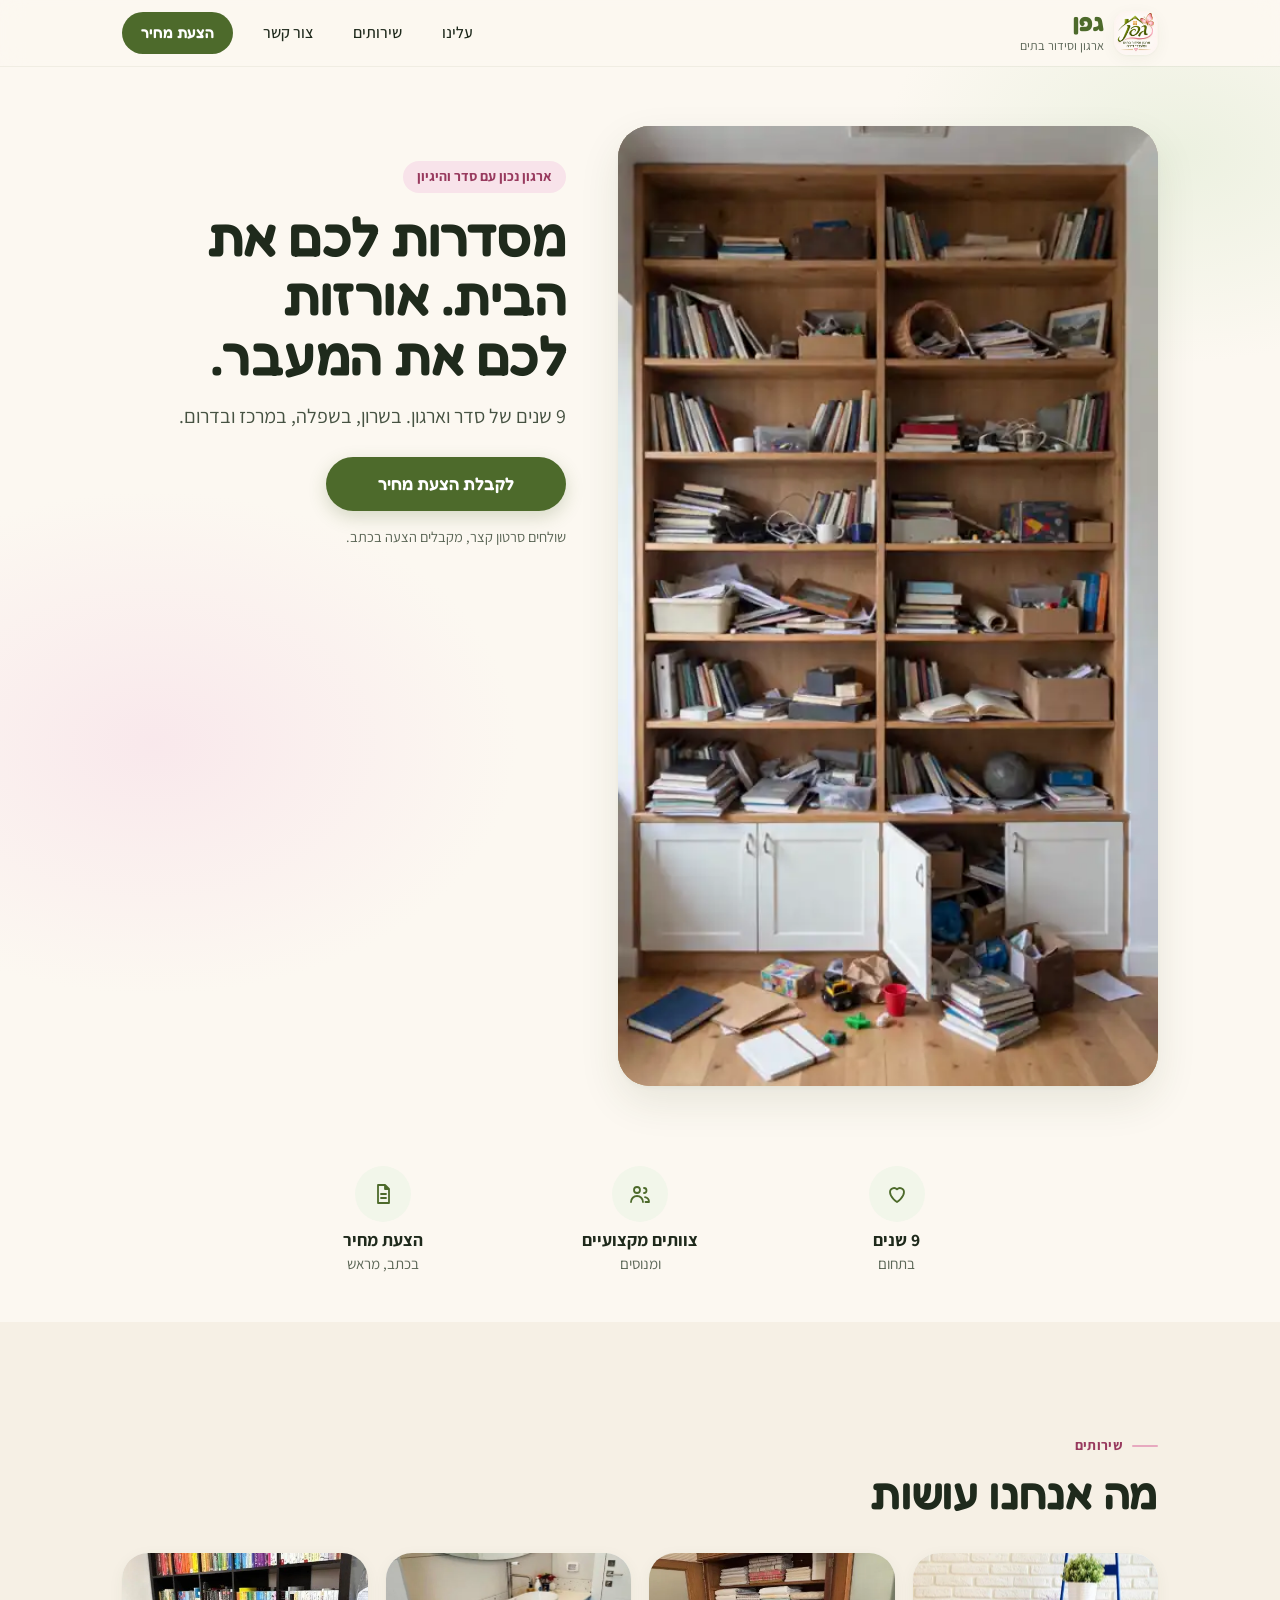
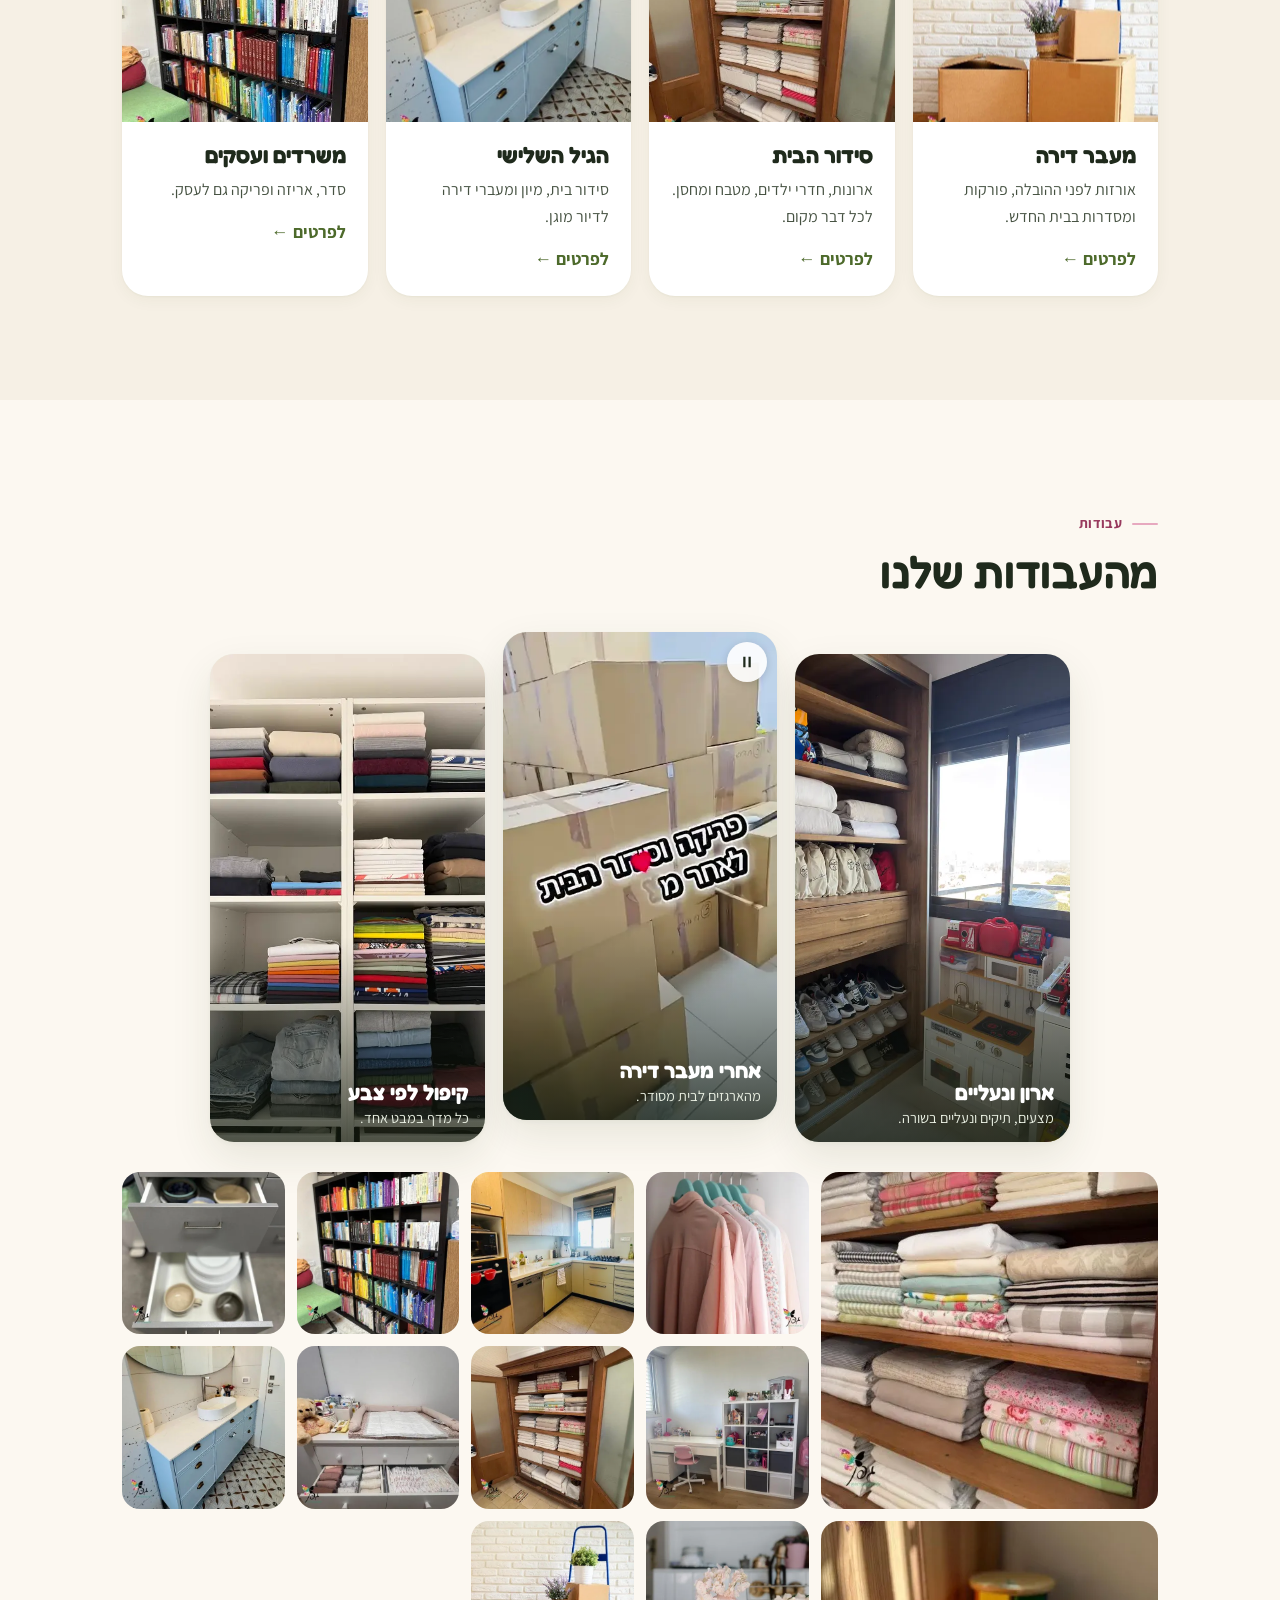
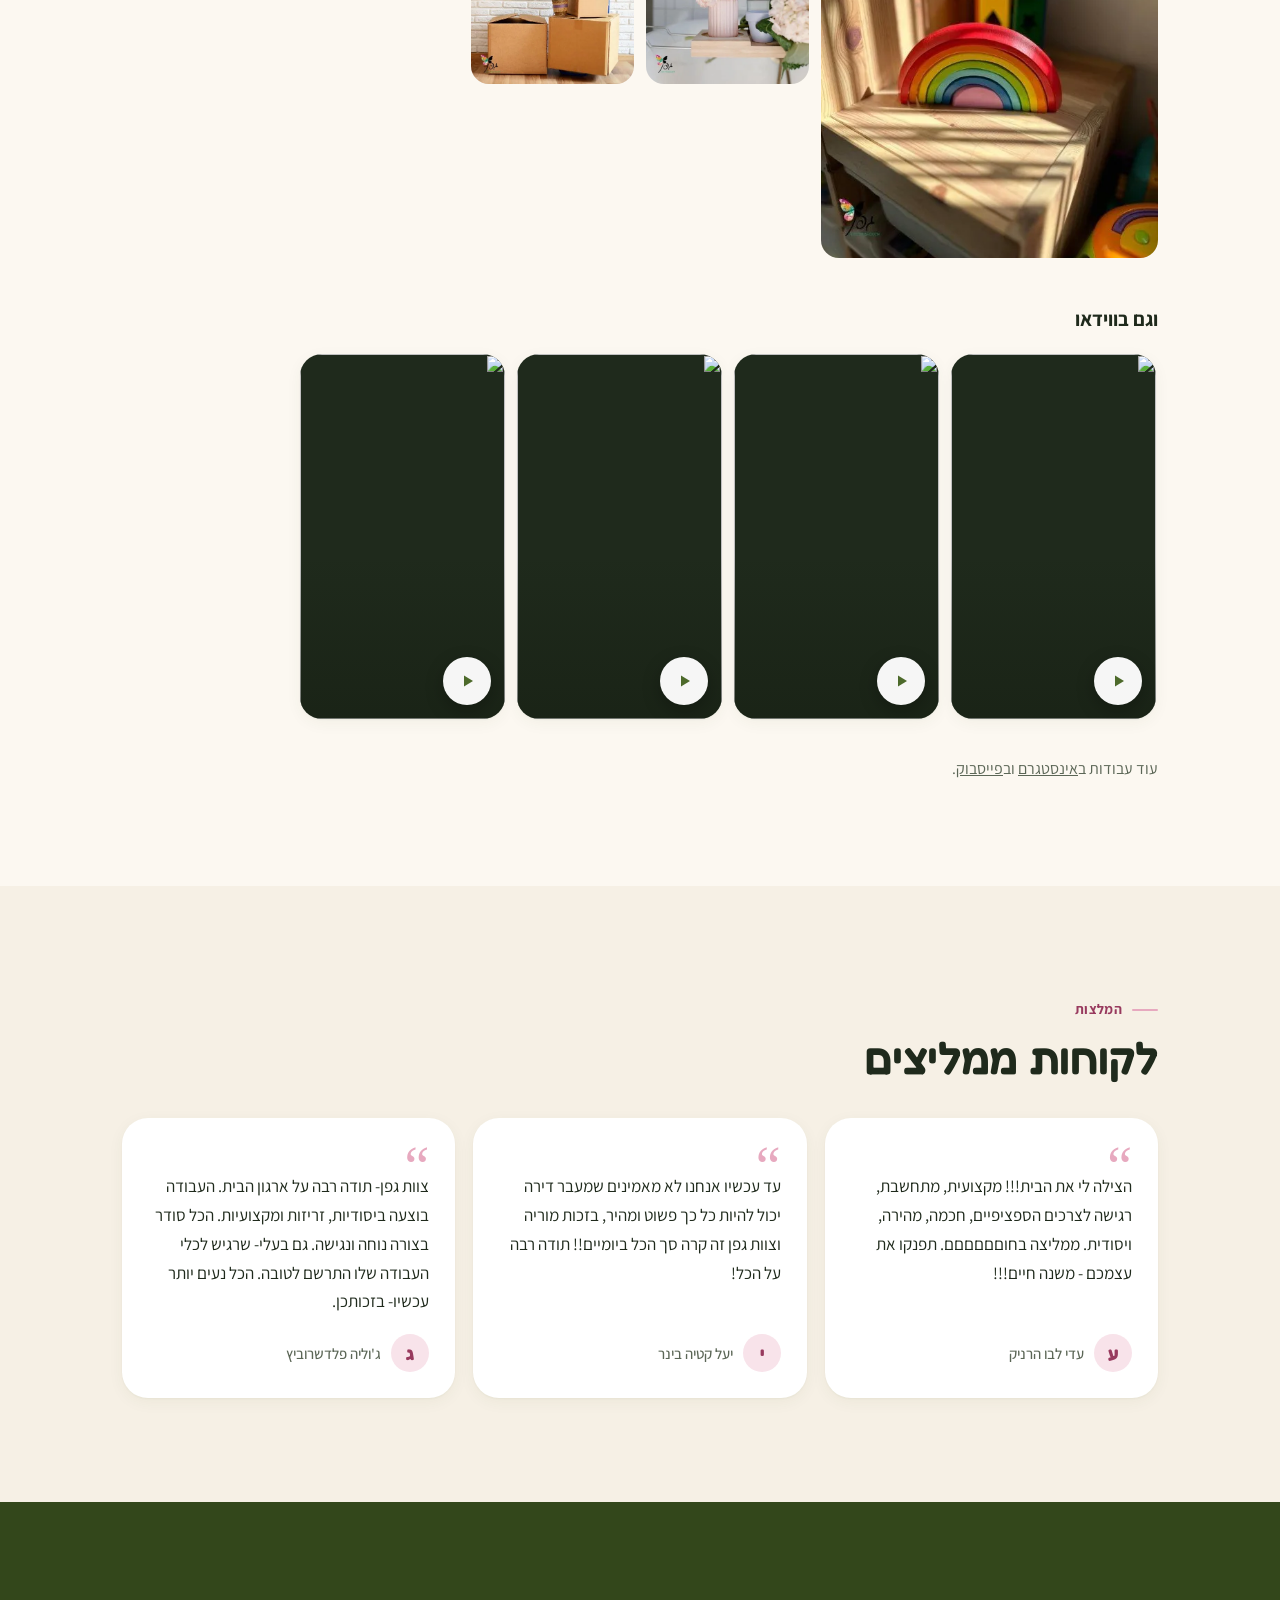
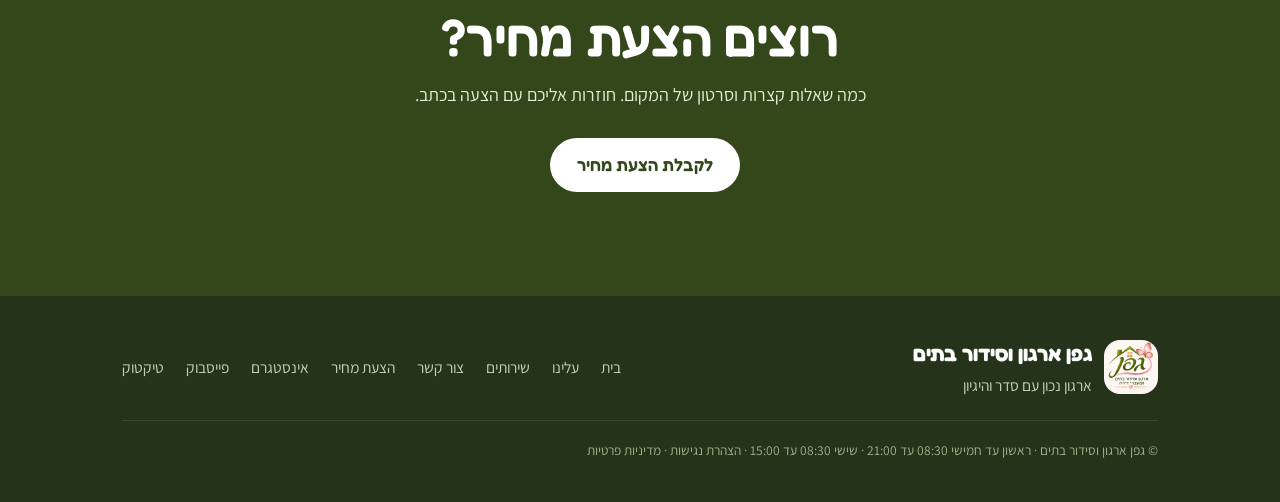
==== commit 3de0b836: "Accessibility fixes, accessibility statement and privacy notice - Darker pink and grey text so every" ====
--- a/index.html
+++ b/index.html
@@ -18,7 +18,7 @@
 <link rel="preconnect" href="https://fonts.googleapis.com">
 <link rel="preconnect" href="https://fonts.gstatic.com" crossorigin>
 <link rel="stylesheet" href="https://fonts.googleapis.com/css2?family=Fredoka:wght@500;600;700&family=Assistant:wght@400;500;600;700&display=swap">
-<link rel="stylesheet" href="style.css?v=11252014">
+<link rel="stylesheet" href="style.css?v=11252025">
 <script>document.documentElement.className += ' js'; setTimeout(function () { if (!window.gefenReady) document.documentElement.className = document.documentElement.className.replace(' js', ''); }, 3000);</script>
 <script type="application/ld+json">{"@context": "https://schema.org", "@type": "LocalBusiness", "name": "גפן ארגון וסידור בתים", "alternateName": "גפן ארגון וסידור בתים ומעברי דירה", "slogan": "ארגון נכון עם סדר והיגיון", "description": "סידור וארגון בתים, אריזה ופריקה במעברי דירה, סידור ומעברי דירה לגיל השלישי ולדיור מוגן, סידור ארונות, חדרי ילדים, מטבחים, מחסנים, משרדים ובתי עסק. 9 שנים בתחום.", "founder": {"@type": "Person", "name": "דבורה גפן-רייז"}, "areaServed": ["השרון", "השפלה", "מרכז הארץ", "דרום הארץ"], "openingHoursSpecification": [{"@type": "OpeningHoursSpecification", "dayOfWeek": ["Sunday", "Monday", "Tuesday", "Wednesday", "Thursday"], "opens": "08:30", "closes": "21:00"}, {"@type": "OpeningHoursSpecification", "dayOfWeek": "Friday", "opens": "08:30", "closes": "15:00"}], "sameAs": ["https://www.facebook.com/gefen10home/", "https://www.instagram.com/gefen12organization/", "https://www.tiktok.com/@user2614440727759"], "knowsLanguage": "he"}</script>
 </head>
@@ -92,7 +92,7 @@
     <div class="head" data-reveal><p class="label">עבודות</p><h2>מהעבודות שלנו</h2></div>
     <div class="reels three">
       <figure class="reel" data-reveal style="--d:0"><img src="img/work-13.webp" alt="ארון עץ פתוח עם מצעים מקופלים, תיקים בשקיות בד ונעליים בשורות, ולידו פינת משחק מסודרת" width="720" height="960" loading="lazy"><figcaption><b>ארון ונעליים</b>מצעים, תיקים ונעליים בשורה.</figcaption></figure>
-      <figure class="reel" data-reveal style="--d:1"><video src="img/clips/after-move-a.mp4" poster="img/clips/after-move-a.webp" muted loop playsinline preload="none" width="432" height="768" aria-label="סרטון: פריקה וסידור הבית אחרי מעבר דירה"></video><figcaption><b>אחרי מעבר דירה</b>מהארגזים לבית מסודר.</figcaption></figure>
+      <figure class="reel" data-reveal style="--d:1"><video src="img/clips/after-move-a.mp4" poster="img/clips/after-move-a.webp" muted loop playsinline preload="none" width="432" height="768" aria-label="סרטון: פריקה וסידור הבית אחרי מעבר דירה"></video><button type="button" class="reel-toggle" aria-pressed="false" aria-label="עצירת הסרטון"><svg class="i-pause" viewBox="0 0 24 24" aria-hidden="true"><path fill="currentColor" d="M7 5h3v14H7zM14 5h3v14h-3z"/></svg><svg class="i-play" viewBox="0 0 24 24" aria-hidden="true"><path fill="currentColor" d="M8 5v14l11-7z"/></svg></button><figcaption><b>אחרי מעבר דירה</b>מהארגזים לבית מסודר.</figcaption></figure>
       <figure class="reel" data-reveal style="--d:2"><img src="img/work-14.webp" alt="ארון מדפים לבן עם בגדים מקופלים בערימות לפי צבע" width="720" height="960" loading="lazy"><figcaption><b>קיפול לפי צבע</b>כל מדף במבט אחד.</figcaption></figure>
     </div>
     <div class="bento">
@@ -157,9 +157,9 @@
       <li><a href="https://www.facebook.com/gefen10home/" target="_blank" rel="noopener">פייסבוק</a></li>
       <li><a href="https://www.tiktok.com/@user2614440727759" target="_blank" rel="noopener">טיקטוק</a></li>
     </ul>
-    <p class="copy">© גפן ארגון וסידור בתים · ראשון עד חמישי 08:30 עד 21:00 · שישי 08:30 עד 15:00</p>
+    <p class="copy">© גפן ארגון וסידור בתים · ראשון עד חמישי 08:30 עד 21:00 · שישי 08:30 עד 15:00 · <a href="negishut/">הצהרת נגישות</a> · <a href="pratiut/">מדיניות פרטיות</a></p>
   </div>
 </footer>
-<script src="site.js?v=11252014" defer></script>
+<script src="site.js?v=11252025" defer></script>
 </body>
 </html>
--- a/style.css
+++ b/style.css
@@ -8,11 +8,11 @@
   --sand: #f6f0e5;
   --surface: #ffffff;
   --pink: #f8e3ea;
-  --pink-deep: #ad456c;
+  --pink-deep: #983a5e;
   --gold: #a3741a;
   --ink: #1f2a1c;
   --body: #465242;
-  --muted: #6a7564;
+  --muted: #5b6656;
   --line: #e7dfd0;
   --wa: #1c7436;
   --r: 26px;
@@ -286,6 +286,15 @@
   background: linear-gradient(to top, rgba(20, 28, 16, .74), transparent 42%);
 }
 .reel figcaption { position: absolute; z-index: 1; inset-inline: 16px; bottom: 14px; color: #e9efe2; font-size: 14.5px; line-height: 1.4; }
+.reel-toggle {
+  position: absolute; z-index: 2; top: 10px; inset-inline-start: 10px; width: 40px; height: 40px; border: 0; border-radius: 50%;
+  background: rgba(255, 255, 255, .9); color: var(--ink); display: grid; place-items: center; cursor: pointer;
+  box-shadow: 0 2px 8px rgba(0, 0, 0, .15);
+}
+.reel-toggle svg { width: 18px; height: 18px; }
+.reel-toggle .i-play { display: none; }
+.reel-toggle[aria-pressed="true"] .i-play { display: block; }
+.reel-toggle[aria-pressed="true"] .i-pause { display: none; }
 .reel b { display: block; font-family: var(--f-display); font-size: 21px; color: #fff; }
 
 /* points */
@@ -491,3 +500,14 @@
   .js [data-reveal] { opacity: 1; transform: none; transition: none; }
   .btn, .card-img img, .shot img, .video img, .tile img, .menu-panel, .hero-text, .collage, .shelf-strip, .hero-page .wrap { transition: none; animation: none; }
 }
+
+/* accessibility statement and privacy notice */
+.legal { max-width: 760px; }
+.legal h2 { font-size: 26px; margin: 34px 0 10px; color: var(--green); }
+.legal h2:first-child { margin-top: 0; }
+.legal p, .legal li { font-size: 18px; line-height: 1.7; color: var(--body); }
+.legal p { margin: 0 0 12px; }
+.legal ul { margin: 0 0 12px; padding-inline-start: 22px; display: grid; gap: 8px; }
+.legal a { color: var(--green); font-weight: 600; }
+.legal .updated { margin-top: 30px; color: var(--muted); font-size: 16px; }
+.copy a { color: inherit; }
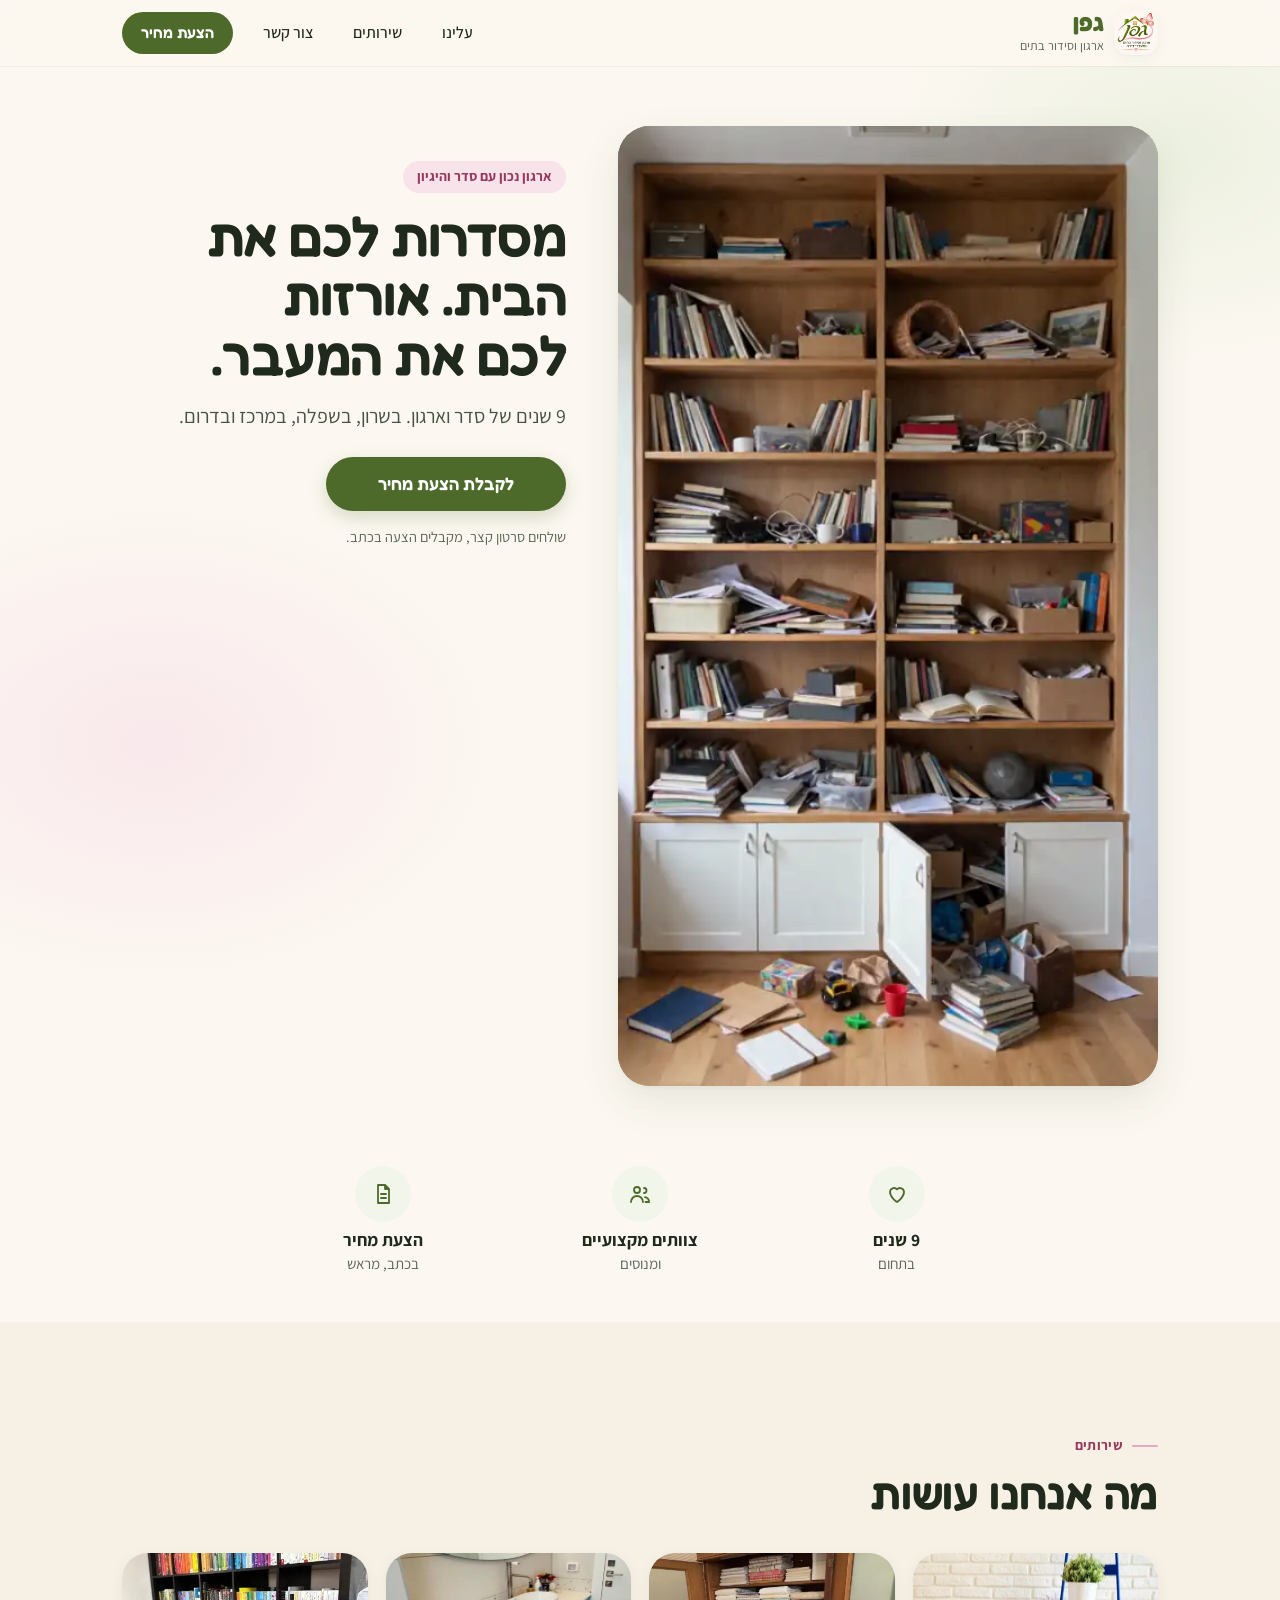
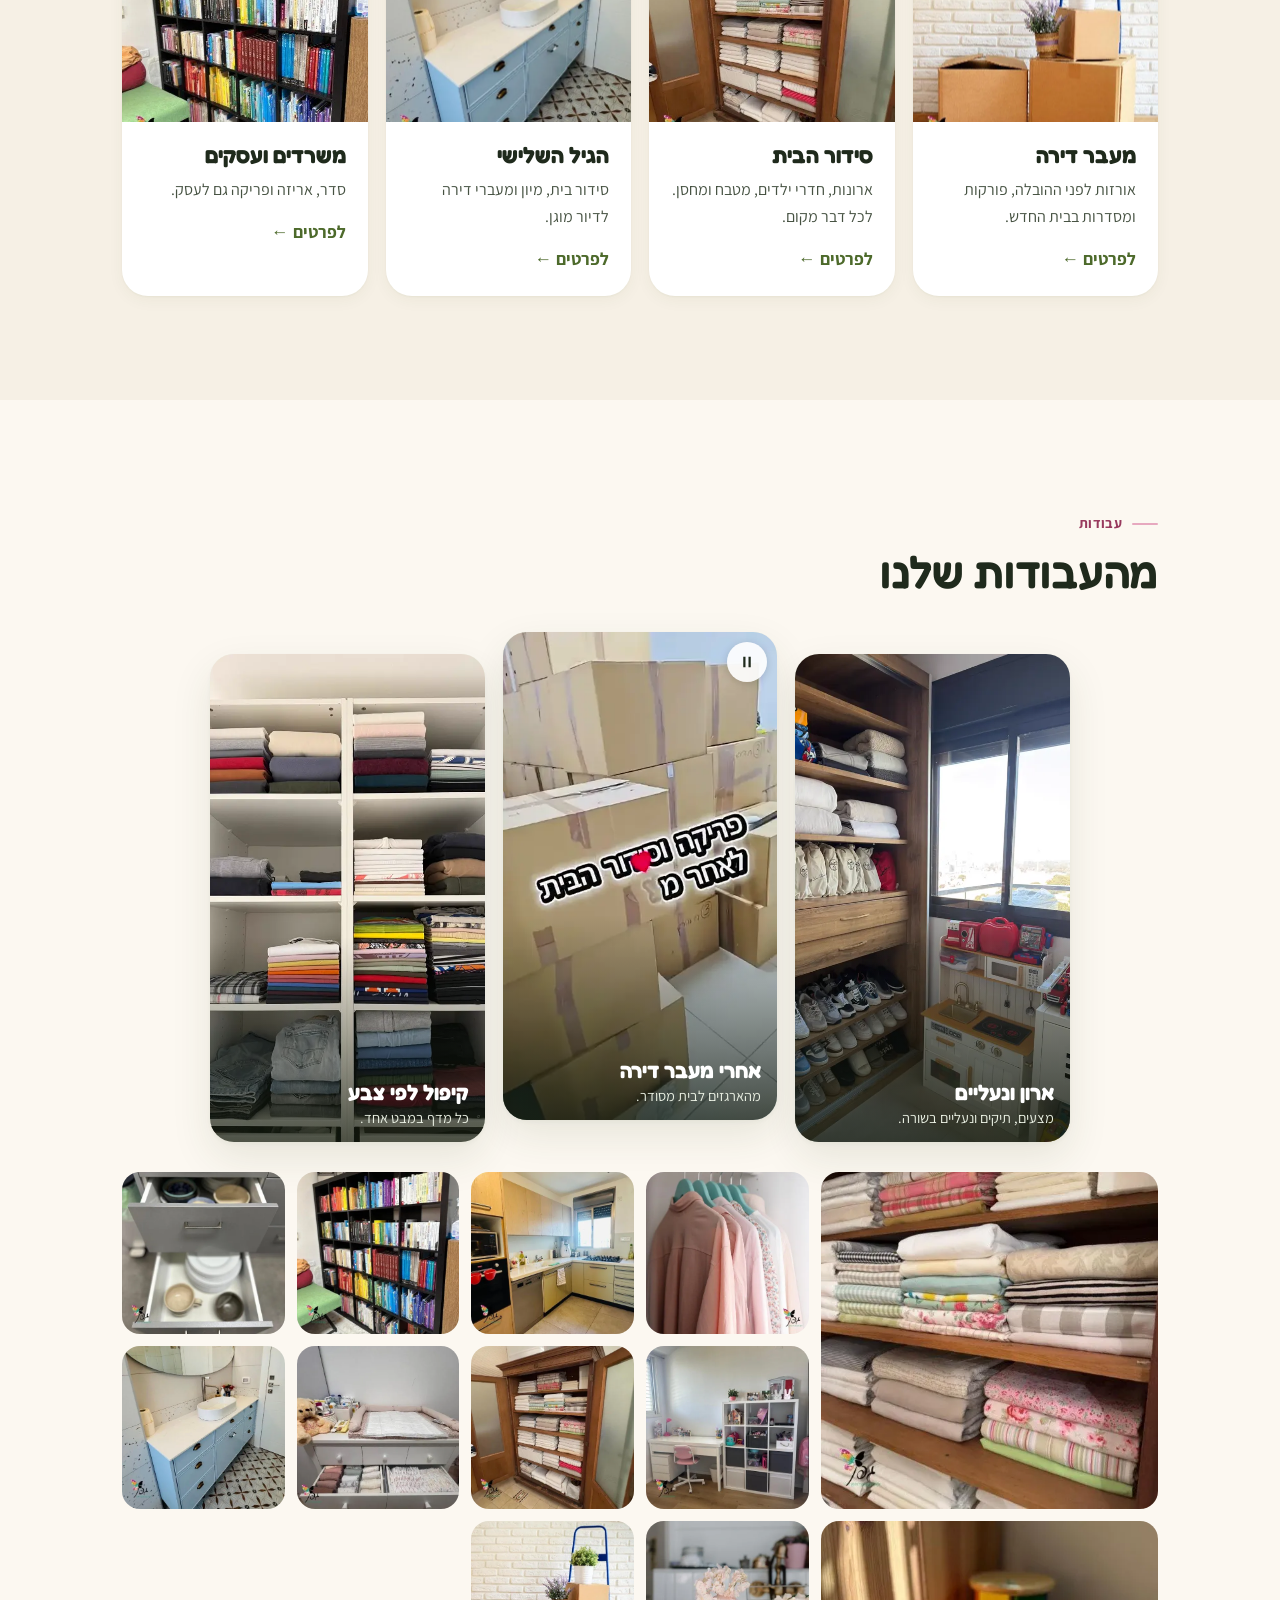
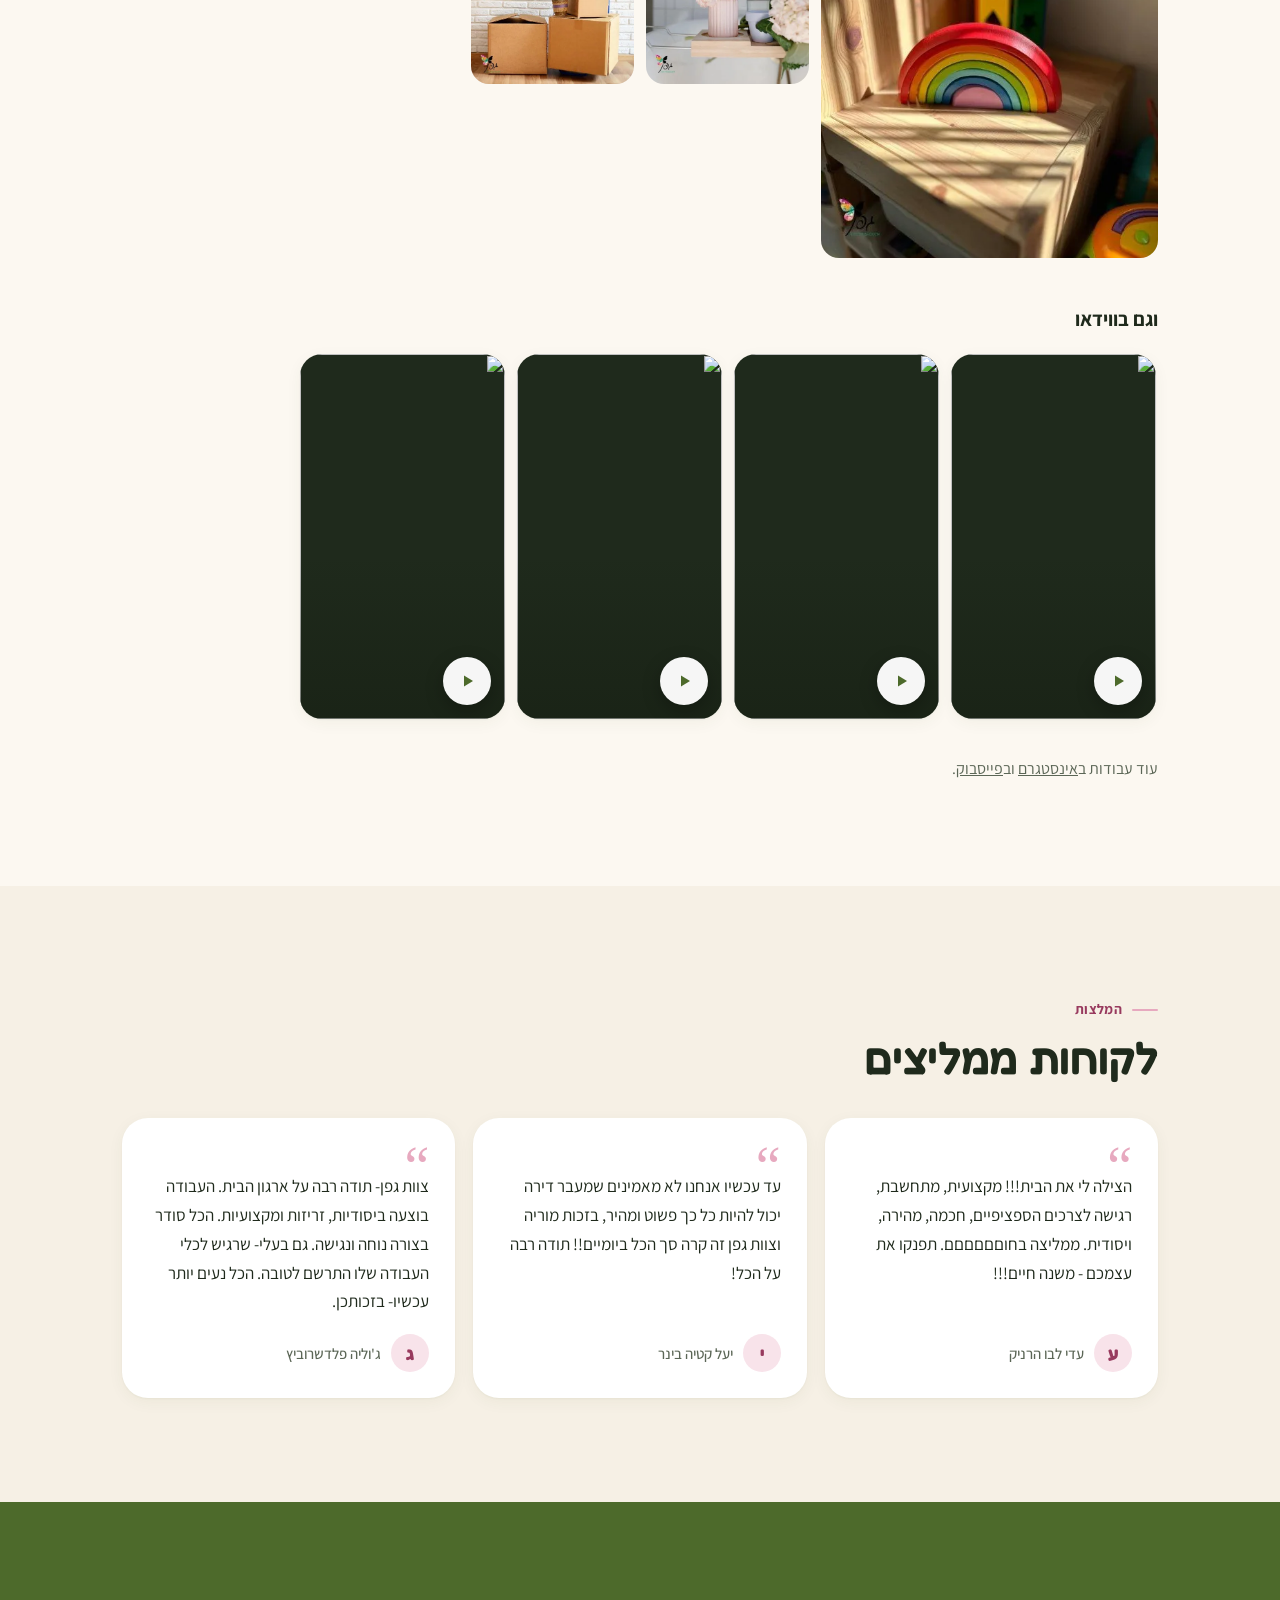
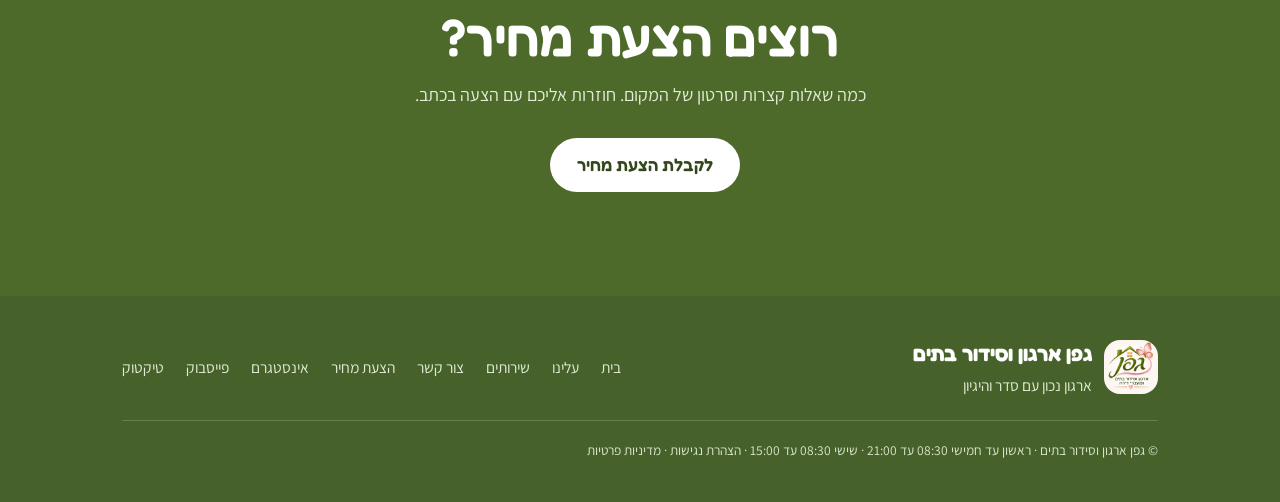
==== commit aaab0fc7: "Brighter brand green for the quote box and footer Co-Authored-By: Claude Opus 5.5 <noreply@anthropic" ====
--- a/index.html
+++ b/index.html
@@ -18,7 +18,7 @@
 <link rel="preconnect" href="https://fonts.googleapis.com">
 <link rel="preconnect" href="https://fonts.gstatic.com" crossorigin>
 <link rel="stylesheet" href="https://fonts.googleapis.com/css2?family=Fredoka:wght@500;600;700&family=Assistant:wght@400;500;600;700&display=swap">
-<link rel="stylesheet" href="style.css?v=11252025">
+<link rel="stylesheet" href="style.css?v=11252028">
 <script>document.documentElement.className += ' js'; setTimeout(function () { if (!window.gefenReady) document.documentElement.className = document.documentElement.className.replace(' js', ''); }, 3000);</script>
 <script type="application/ld+json">{"@context": "https://schema.org", "@type": "LocalBusiness", "name": "גפן ארגון וסידור בתים", "alternateName": "גפן ארגון וסידור בתים ומעברי דירה", "slogan": "ארגון נכון עם סדר והיגיון", "description": "סידור וארגון בתים, אריזה ופריקה במעברי דירה, סידור ומעברי דירה לגיל השלישי ולדיור מוגן, סידור ארונות, חדרי ילדים, מטבחים, מחסנים, משרדים ובתי עסק. 9 שנים בתחום.", "founder": {"@type": "Person", "name": "דבורה גפן-רייז"}, "areaServed": ["השרון", "השפלה", "מרכז הארץ", "דרום הארץ"], "openingHoursSpecification": [{"@type": "OpeningHoursSpecification", "dayOfWeek": ["Sunday", "Monday", "Tuesday", "Wednesday", "Thursday"], "opens": "08:30", "closes": "21:00"}, {"@type": "OpeningHoursSpecification", "dayOfWeek": "Friday", "opens": "08:30", "closes": "15:00"}], "sameAs": ["https://www.facebook.com/gefen10home/", "https://www.instagram.com/gefen12organization/", "https://www.tiktok.com/@user2614440727759"], "knowsLanguage": "he"}</script>
 </head>
@@ -160,6 +160,6 @@
     <p class="copy">© גפן ארגון וסידור בתים · ראשון עד חמישי 08:30 עד 21:00 · שישי 08:30 עד 15:00 · <a href="negishut/">הצהרת נגישות</a> · <a href="pratiut/">מדיניות פרטיות</a></p>
   </div>
 </footer>
-<script src="site.js?v=11252025" defer></script>
+<script src="site.js?v=11252028" defer></script>
 </body>
 </html>
--- a/style.css
+++ b/style.css
@@ -189,7 +189,7 @@
 .section.alt { background: var(--sand); }
 .section.pink { background: var(--pink); }
 .section.tint { background: var(--green-tint); }
-.section.dark { background: var(--green-deep); color: #e3ecd6; }
+.section.dark { background: var(--green); color: #e3ecd6; }
 .section.dark h2 { color: #fff; }
 .label {
   display: inline-flex; align-items: center; gap: 10px; margin-bottom: 10px;
@@ -400,7 +400,7 @@
 .final .actions { margin: 28px auto 0; max-width: 440px; }
 
 /* footer */
-.site-foot { background: #24331a; color: #c5d3b6; padding-block: 40px 44px; font-size: 15.5px; }
+.site-foot { background: #46622a; color: #e3ecd6; padding-block: 40px 44px; font-size: 15.5px; }
 .site-foot .wrap { display: grid; gap: 22px; }
 .site-foot a { text-decoration: none; }
 .site-foot a:hover { color: #fff; }
@@ -408,7 +408,7 @@
 .foot-brand img { width: 54px; height: 54px; border-radius: 16px; }
 .foot-brand b { color: #fff; font-family: var(--f-display); font-size: 21px; display: block; }
 .foot-links { display: flex; flex-wrap: wrap; gap: 6px 22px; }
-.copy { border-top: 1px solid rgba(255, 255, 255, .1); padding-top: 18px; font-size: 13.5px; color: #9fb08d; }
+.copy { border-top: 1px solid rgba(255, 255, 255, .18); padding-top: 18px; font-size: 13.5px; color: #dbe6cc; }
 
 /* sticky bar (phones) */
 .sticky {
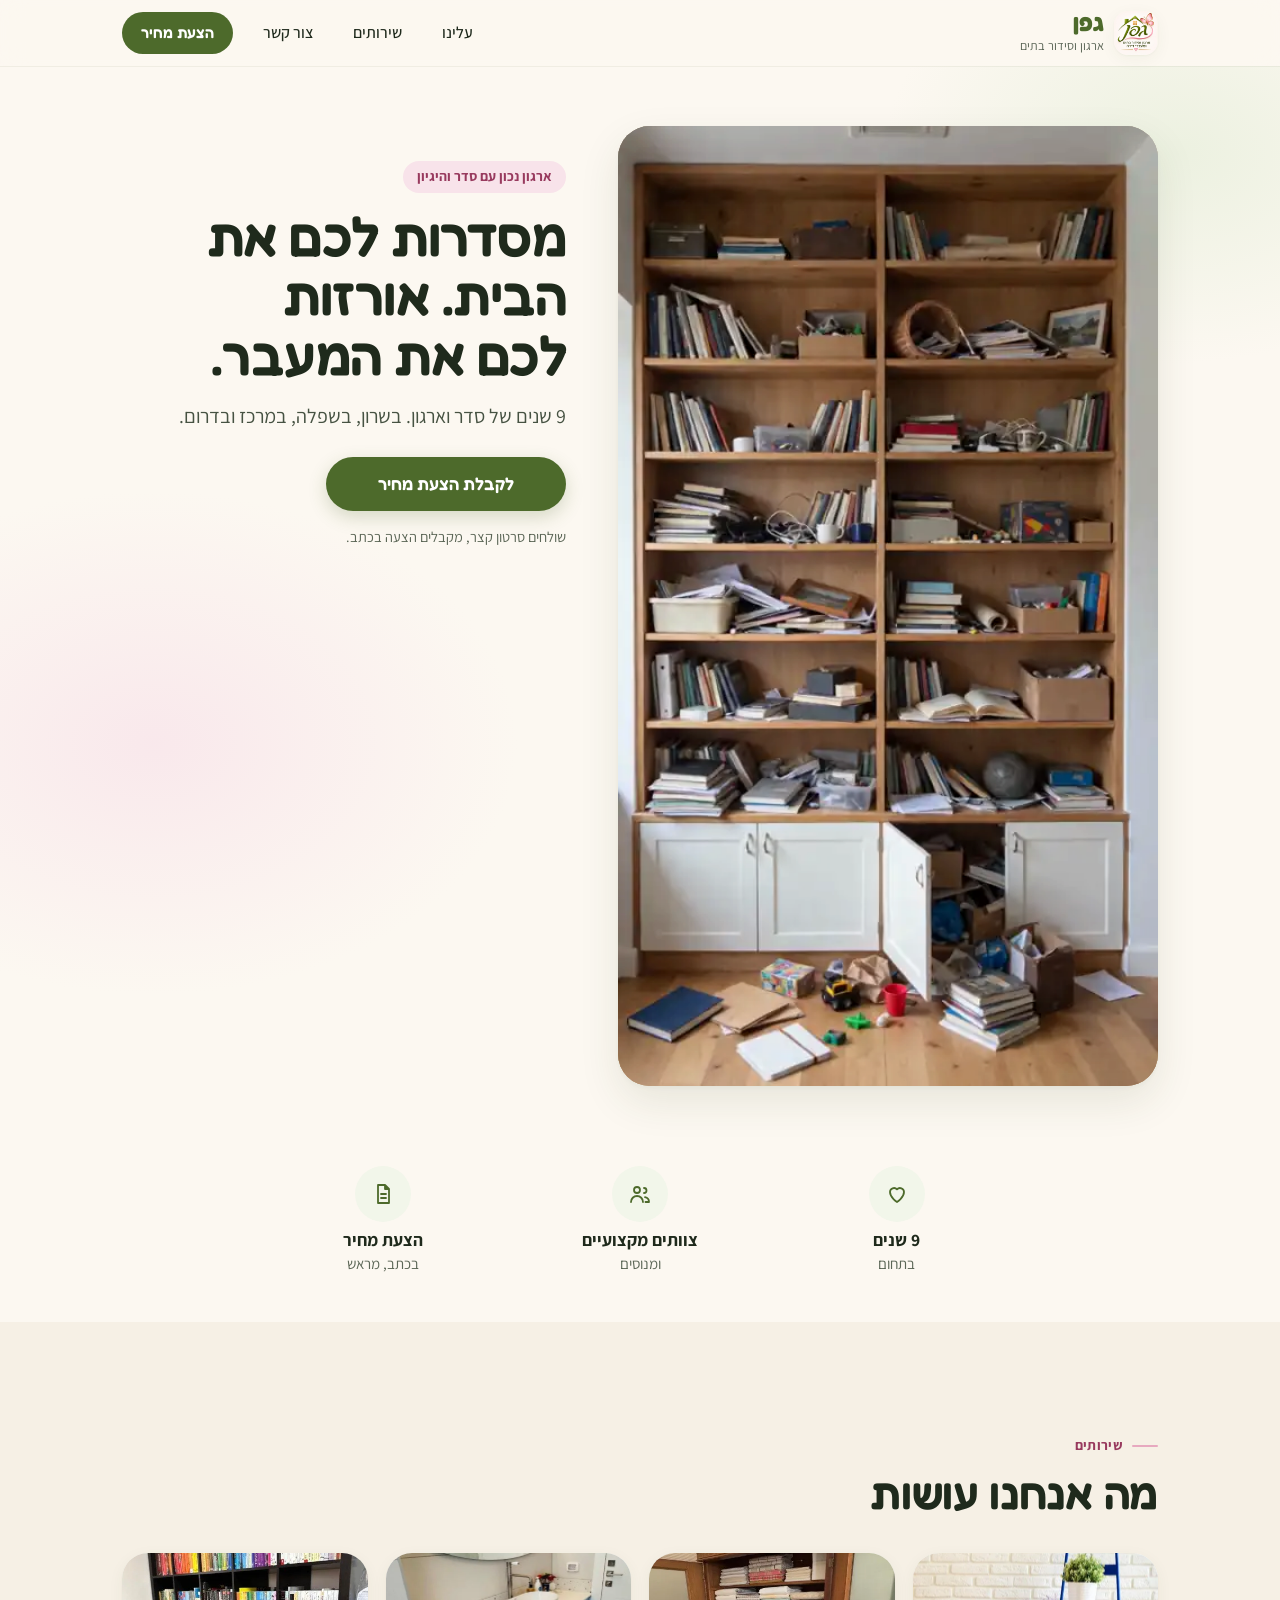
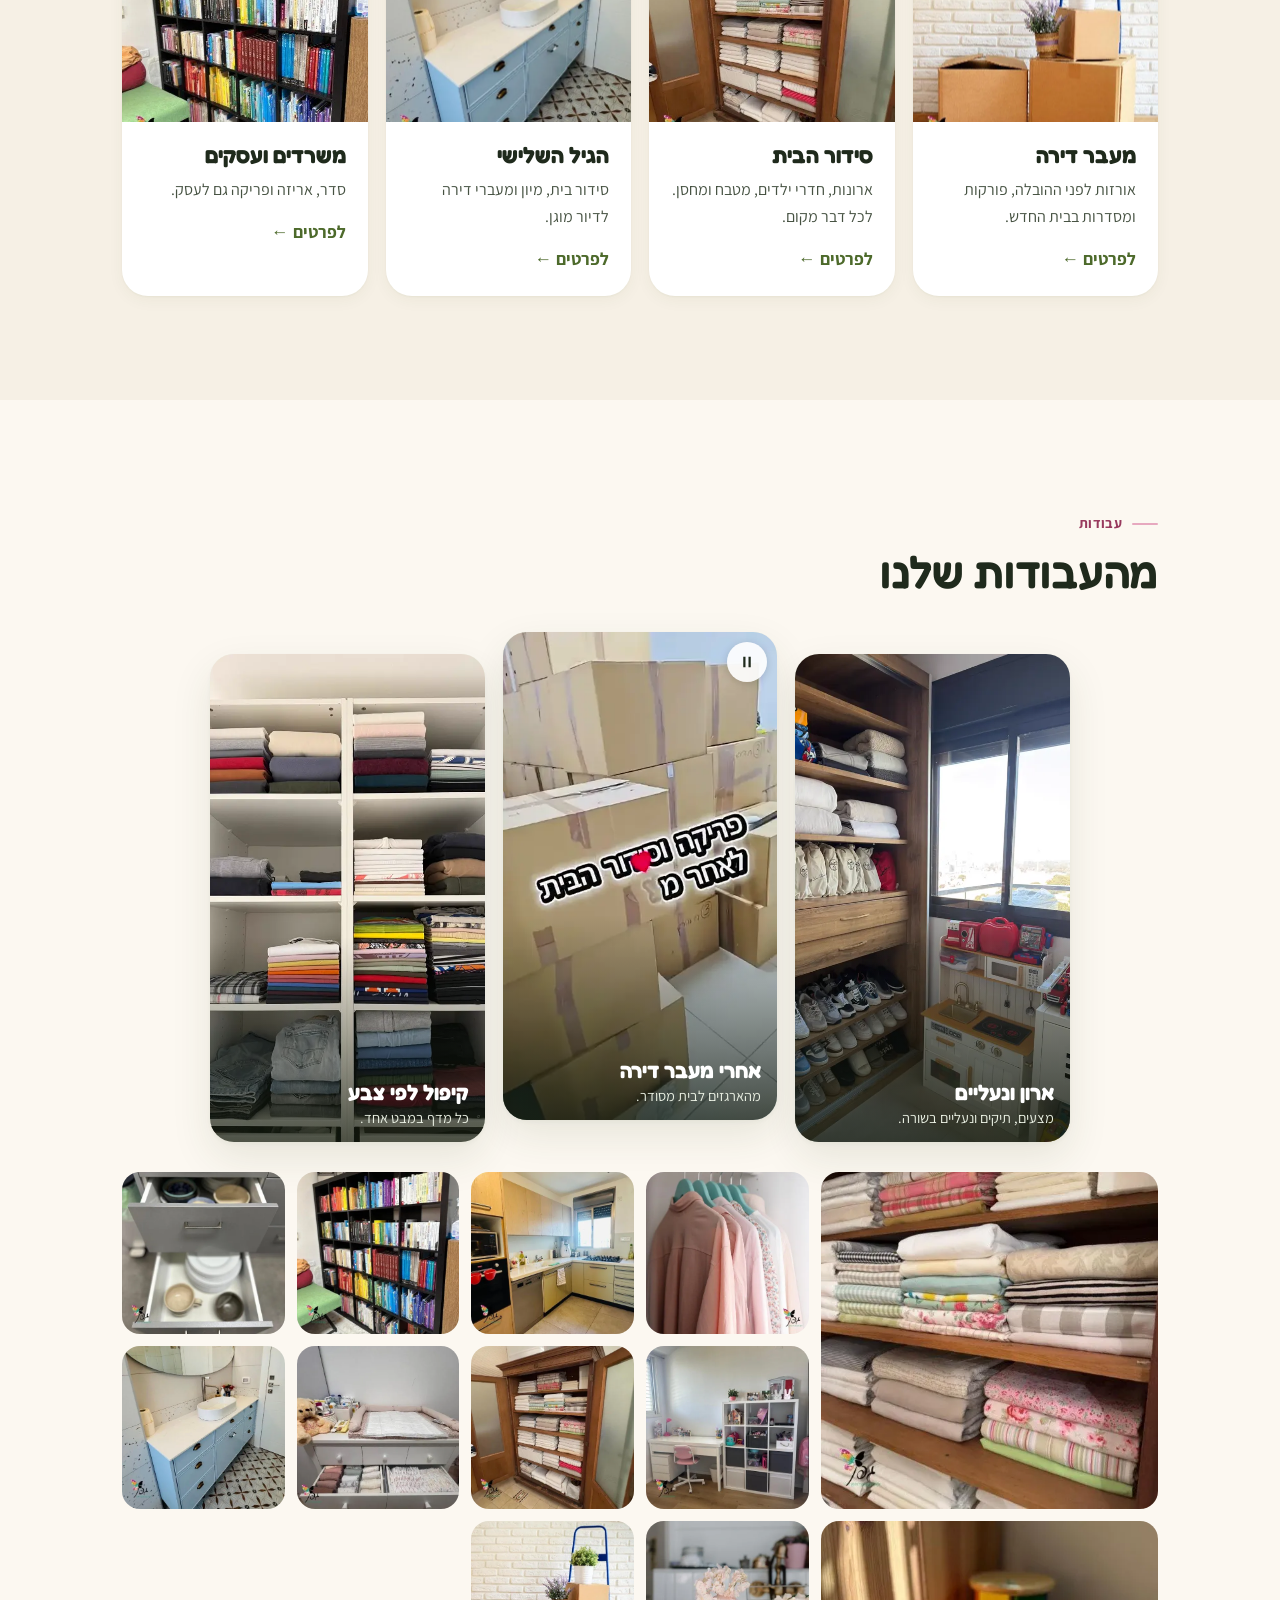
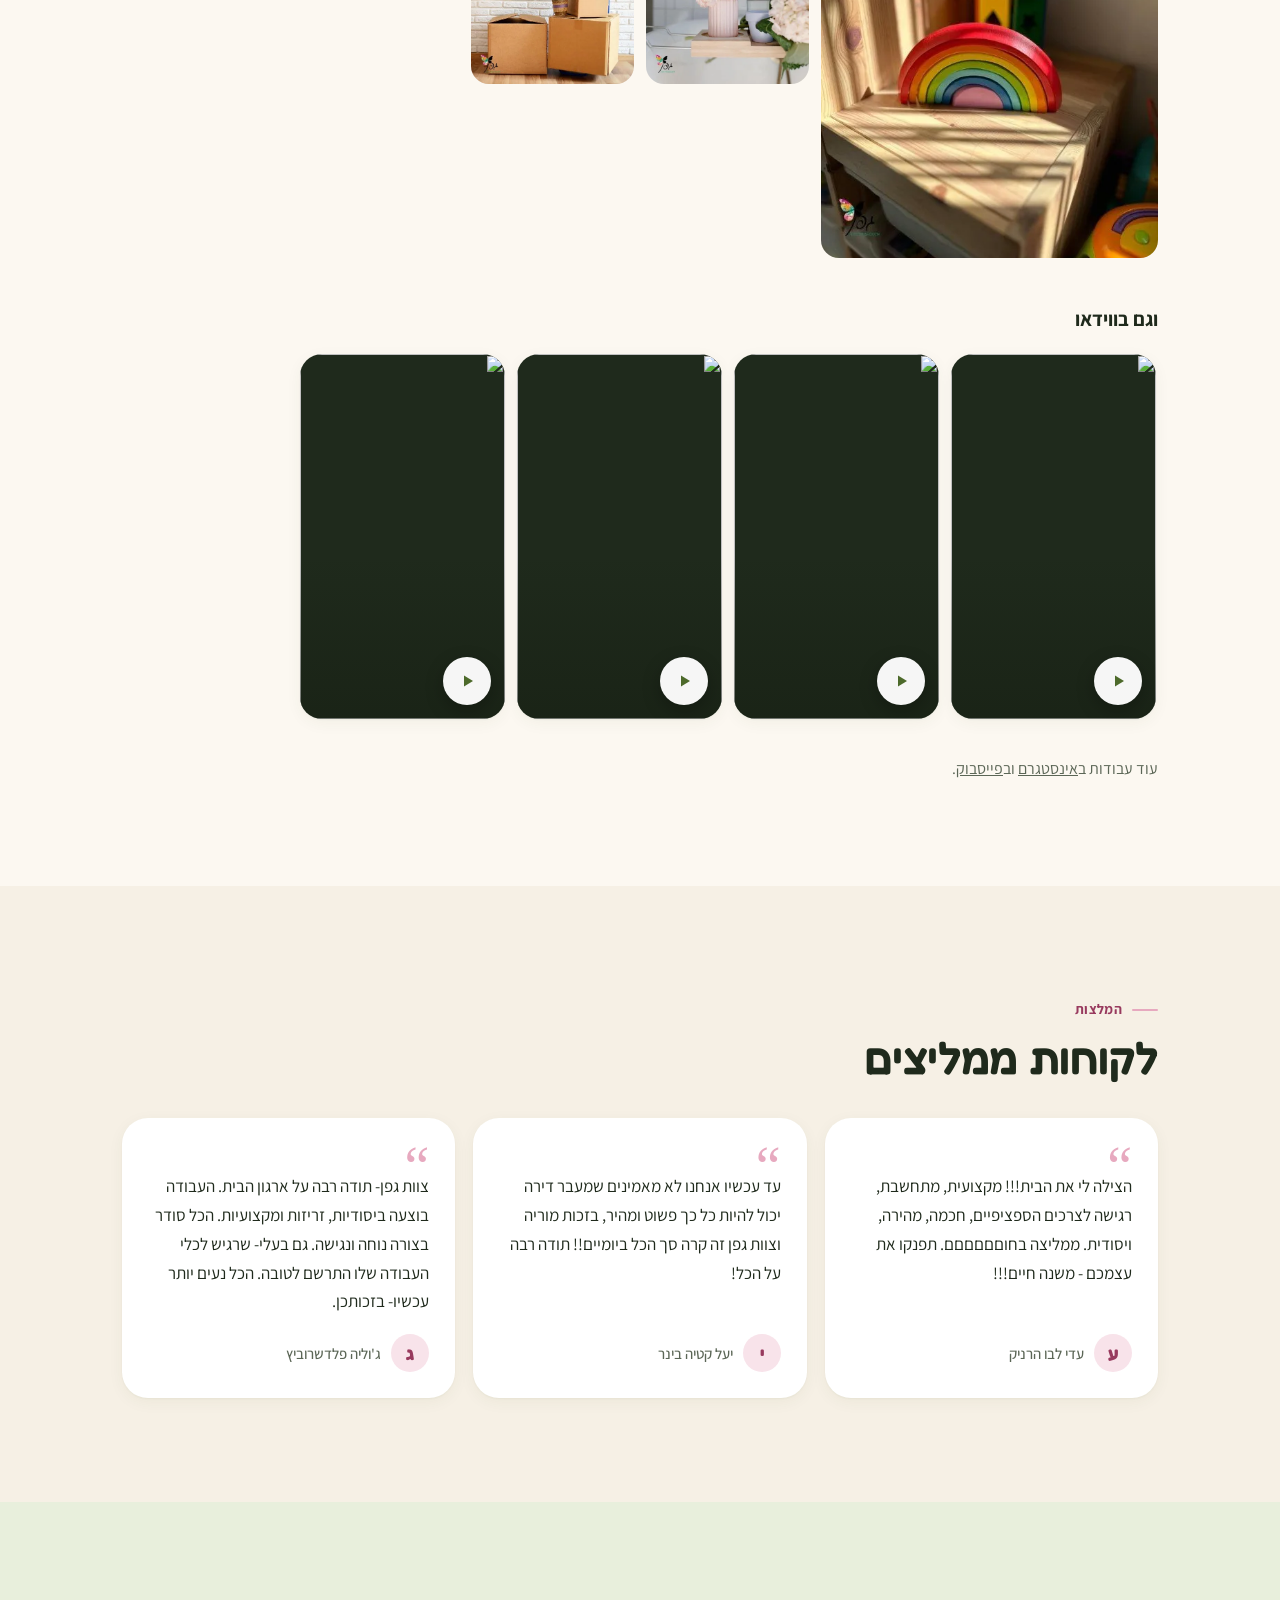
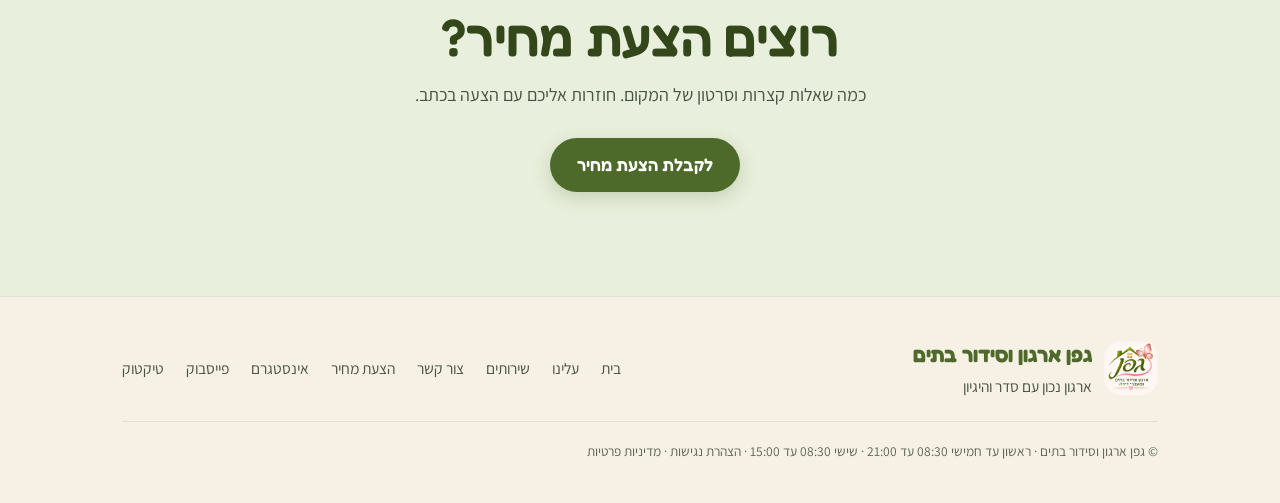
==== commit ad118c3c: "Light quote box and footer instead of dark green Quote box on soft green with a green button; footer" ====
--- a/index.html
+++ b/index.html
@@ -18,7 +18,7 @@
 <link rel="preconnect" href="https://fonts.googleapis.com">
 <link rel="preconnect" href="https://fonts.gstatic.com" crossorigin>
 <link rel="stylesheet" href="https://fonts.googleapis.com/css2?family=Fredoka:wght@500;600;700&family=Assistant:wght@400;500;600;700&display=swap">
-<link rel="stylesheet" href="style.css?v=11252028">
+<link rel="stylesheet" href="style.css?v=11252029">
 <script>document.documentElement.className += ' js'; setTimeout(function () { if (!window.gefenReady) document.documentElement.className = document.documentElement.className.replace(' js', ''); }, 3000);</script>
 <script type="application/ld+json">{"@context": "https://schema.org", "@type": "LocalBusiness", "name": "גפן ארגון וסידור בתים", "alternateName": "גפן ארגון וסידור בתים ומעברי דירה", "slogan": "ארגון נכון עם סדר והיגיון", "description": "סידור וארגון בתים, אריזה ופריקה במעברי דירה, סידור ומעברי דירה לגיל השלישי ולדיור מוגן, סידור ארונות, חדרי ילדים, מטבחים, מחסנים, משרדים ובתי עסק. 9 שנים בתחום.", "founder": {"@type": "Person", "name": "דבורה גפן-רייז"}, "areaServed": ["השרון", "השפלה", "מרכז הארץ", "דרום הארץ"], "openingHoursSpecification": [{"@type": "OpeningHoursSpecification", "dayOfWeek": ["Sunday", "Monday", "Tuesday", "Wednesday", "Thursday"], "opens": "08:30", "closes": "21:00"}, {"@type": "OpeningHoursSpecification", "dayOfWeek": "Friday", "opens": "08:30", "closes": "15:00"}], "sameAs": ["https://www.facebook.com/gefen10home/", "https://www.instagram.com/gefen12organization/", "https://www.tiktok.com/@user2614440727759"], "knowsLanguage": "he"}</script>
 </head>
@@ -136,7 +136,7 @@
     <h2>רוצים הצעת מחיר?</h2>
     <p>כמה שאלות קצרות וסרטון של המקום. חוזרות אליכם עם הצעה בכתב.</p>
     <div class="actions">
-      <a class="btn light" href="https://high56.github.io/gefen/" data-quote>לקבלת הצעת מחיר</a>
+      <a class="btn primary" href="https://high56.github.io/gefen/" data-quote>לקבלת הצעת מחיר</a>
     </div>
   </div>
 </section>
@@ -160,6 +160,6 @@
     <p class="copy">© גפן ארגון וסידור בתים · ראשון עד חמישי 08:30 עד 21:00 · שישי 08:30 עד 15:00 · <a href="negishut/">הצהרת נגישות</a> · <a href="pratiut/">מדיניות פרטיות</a></p>
   </div>
 </footer>
-<script src="site.js?v=11252028" defer></script>
+<script src="site.js?v=11252029" defer></script>
 </body>
 </html>
--- a/style.css
+++ b/style.css
@@ -189,8 +189,8 @@
 .section.alt { background: var(--sand); }
 .section.pink { background: var(--pink); }
 .section.tint { background: var(--green-tint); }
-.section.dark { background: var(--green); color: #e3ecd6; }
-.section.dark h2 { color: #fff; }
+.section.dark { background: var(--green-soft); color: var(--body); }
+.section.dark h2 { color: var(--green-deep); }
 .label {
   display: inline-flex; align-items: center; gap: 10px; margin-bottom: 10px;
   font-size: 14px; font-weight: 700; letter-spacing: .3px; color: var(--pink-deep);
@@ -400,15 +400,15 @@
 .final .actions { margin: 28px auto 0; max-width: 440px; }
 
 /* footer */
-.site-foot { background: #46622a; color: #e3ecd6; padding-block: 40px 44px; font-size: 15.5px; }
+.site-foot { background: var(--sand); color: var(--body); border-top: 1px solid var(--line); padding-block: 40px 44px; font-size: 15.5px; }
 .site-foot .wrap { display: grid; gap: 22px; }
 .site-foot a { text-decoration: none; }
-.site-foot a:hover { color: #fff; }
+.site-foot a:hover { color: var(--green); }
 .foot-brand { display: flex; gap: 12px; align-items: center; }
 .foot-brand img { width: 54px; height: 54px; border-radius: 16px; }
-.foot-brand b { color: #fff; font-family: var(--f-display); font-size: 21px; display: block; }
+.foot-brand b { color: var(--green); font-family: var(--f-display); font-size: 21px; display: block; }
 .foot-links { display: flex; flex-wrap: wrap; gap: 6px 22px; }
-.copy { border-top: 1px solid rgba(255, 255, 255, .18); padding-top: 18px; font-size: 13.5px; color: #dbe6cc; }
+.copy { border-top: 1px solid var(--line); padding-top: 18px; font-size: 13.5px; color: var(--muted); }
 
 /* sticky bar (phones) */
 .sticky {
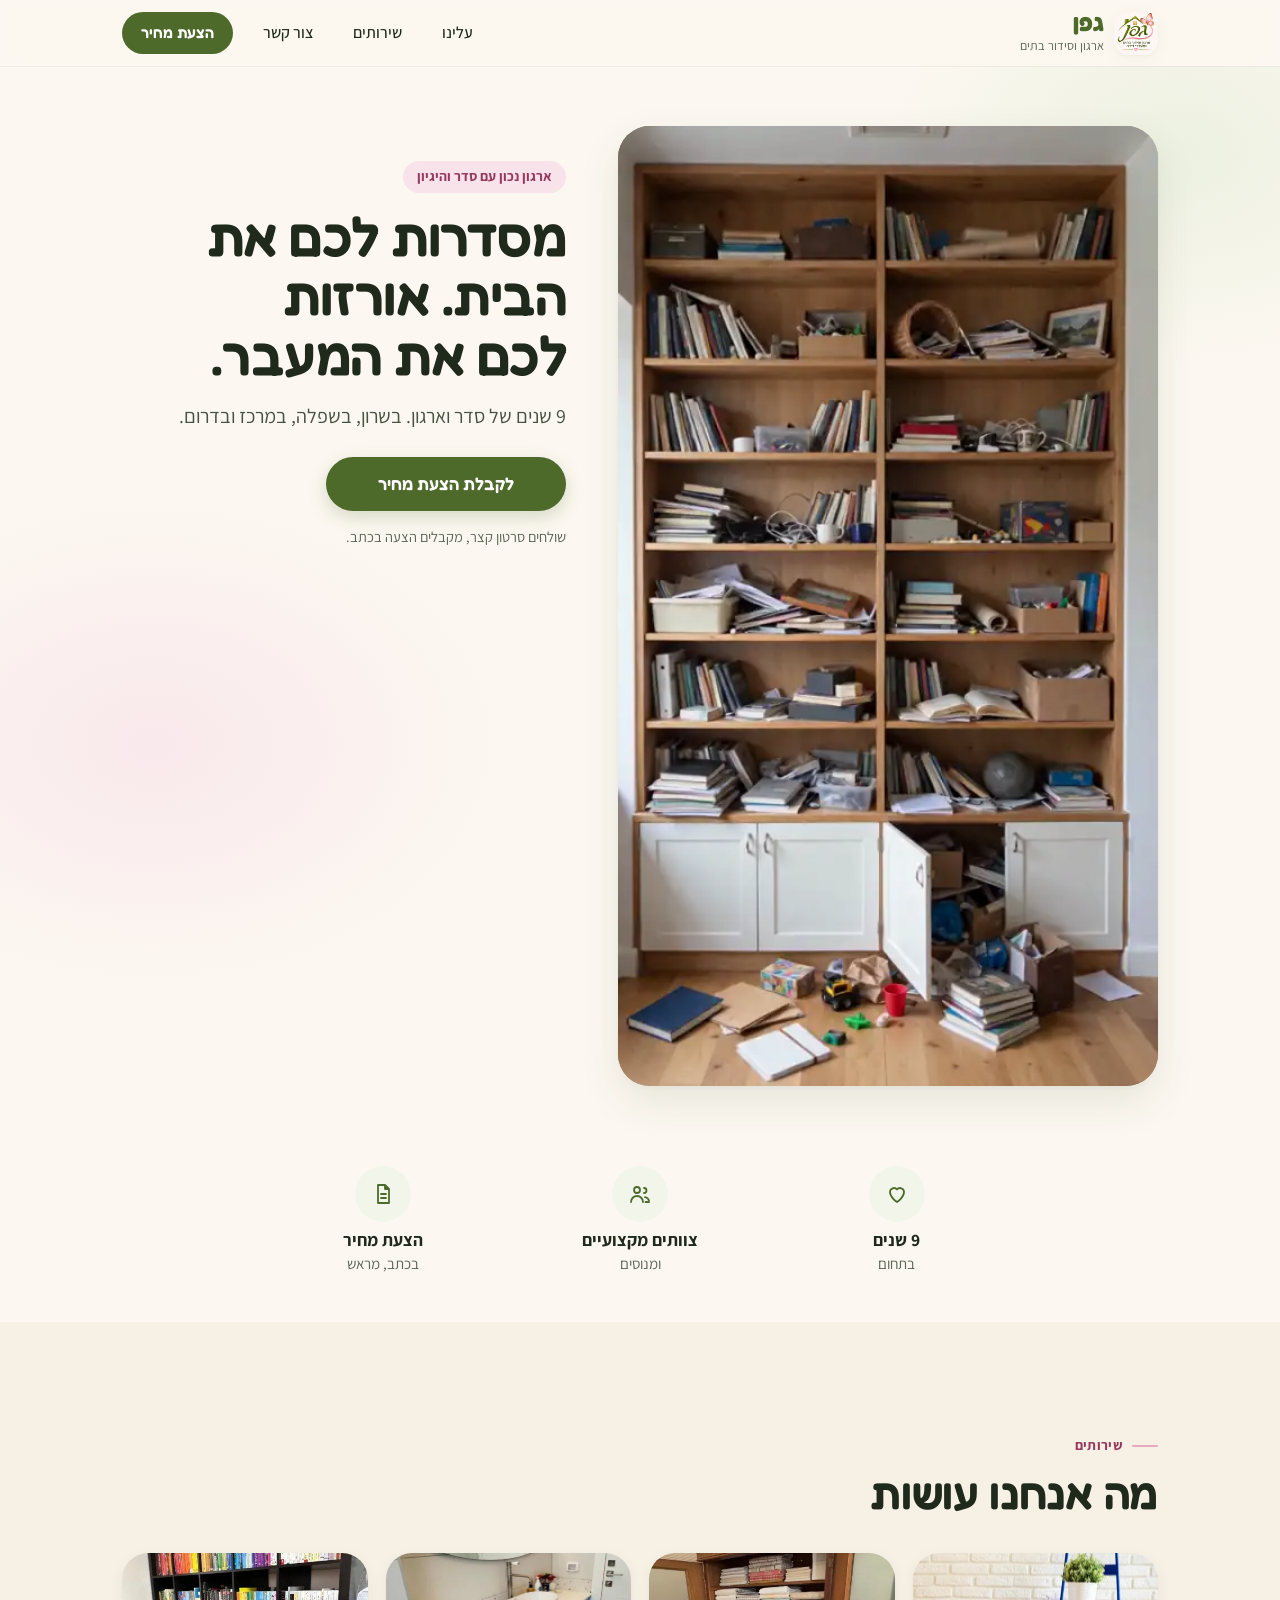
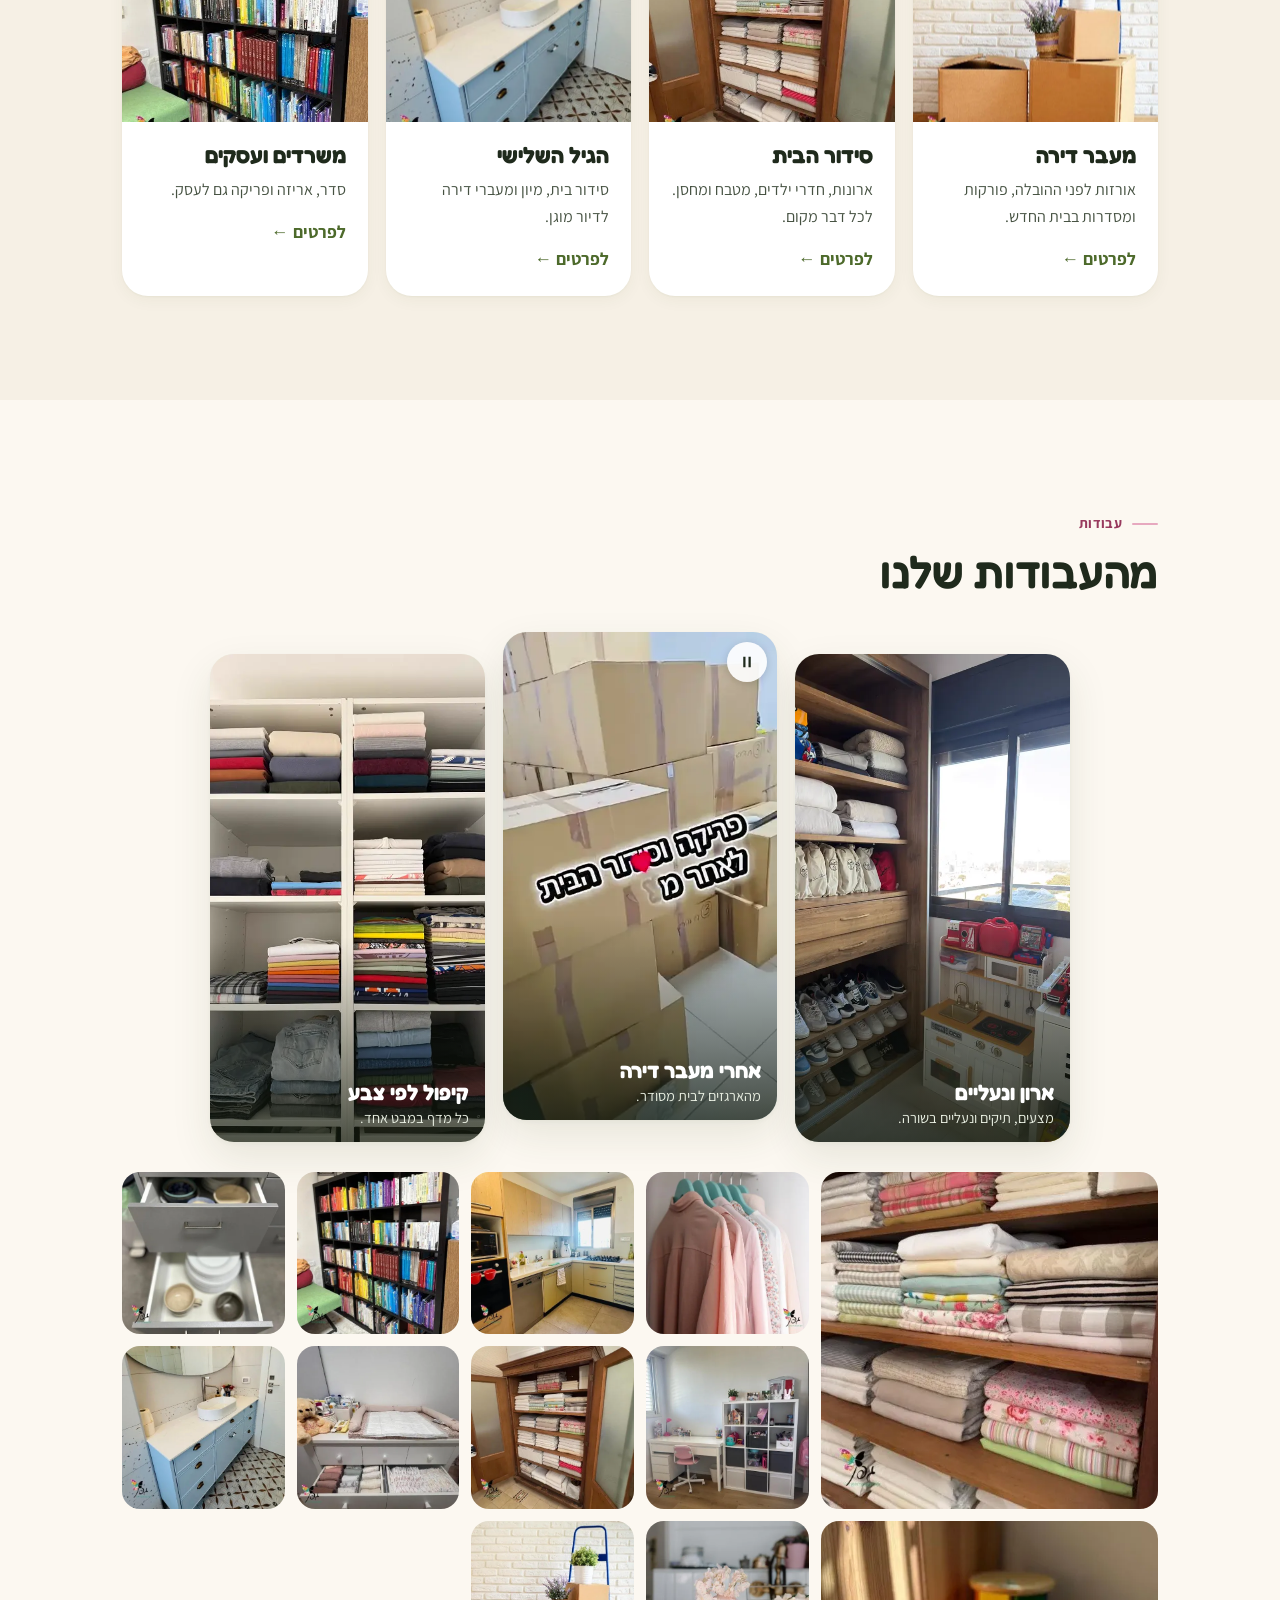
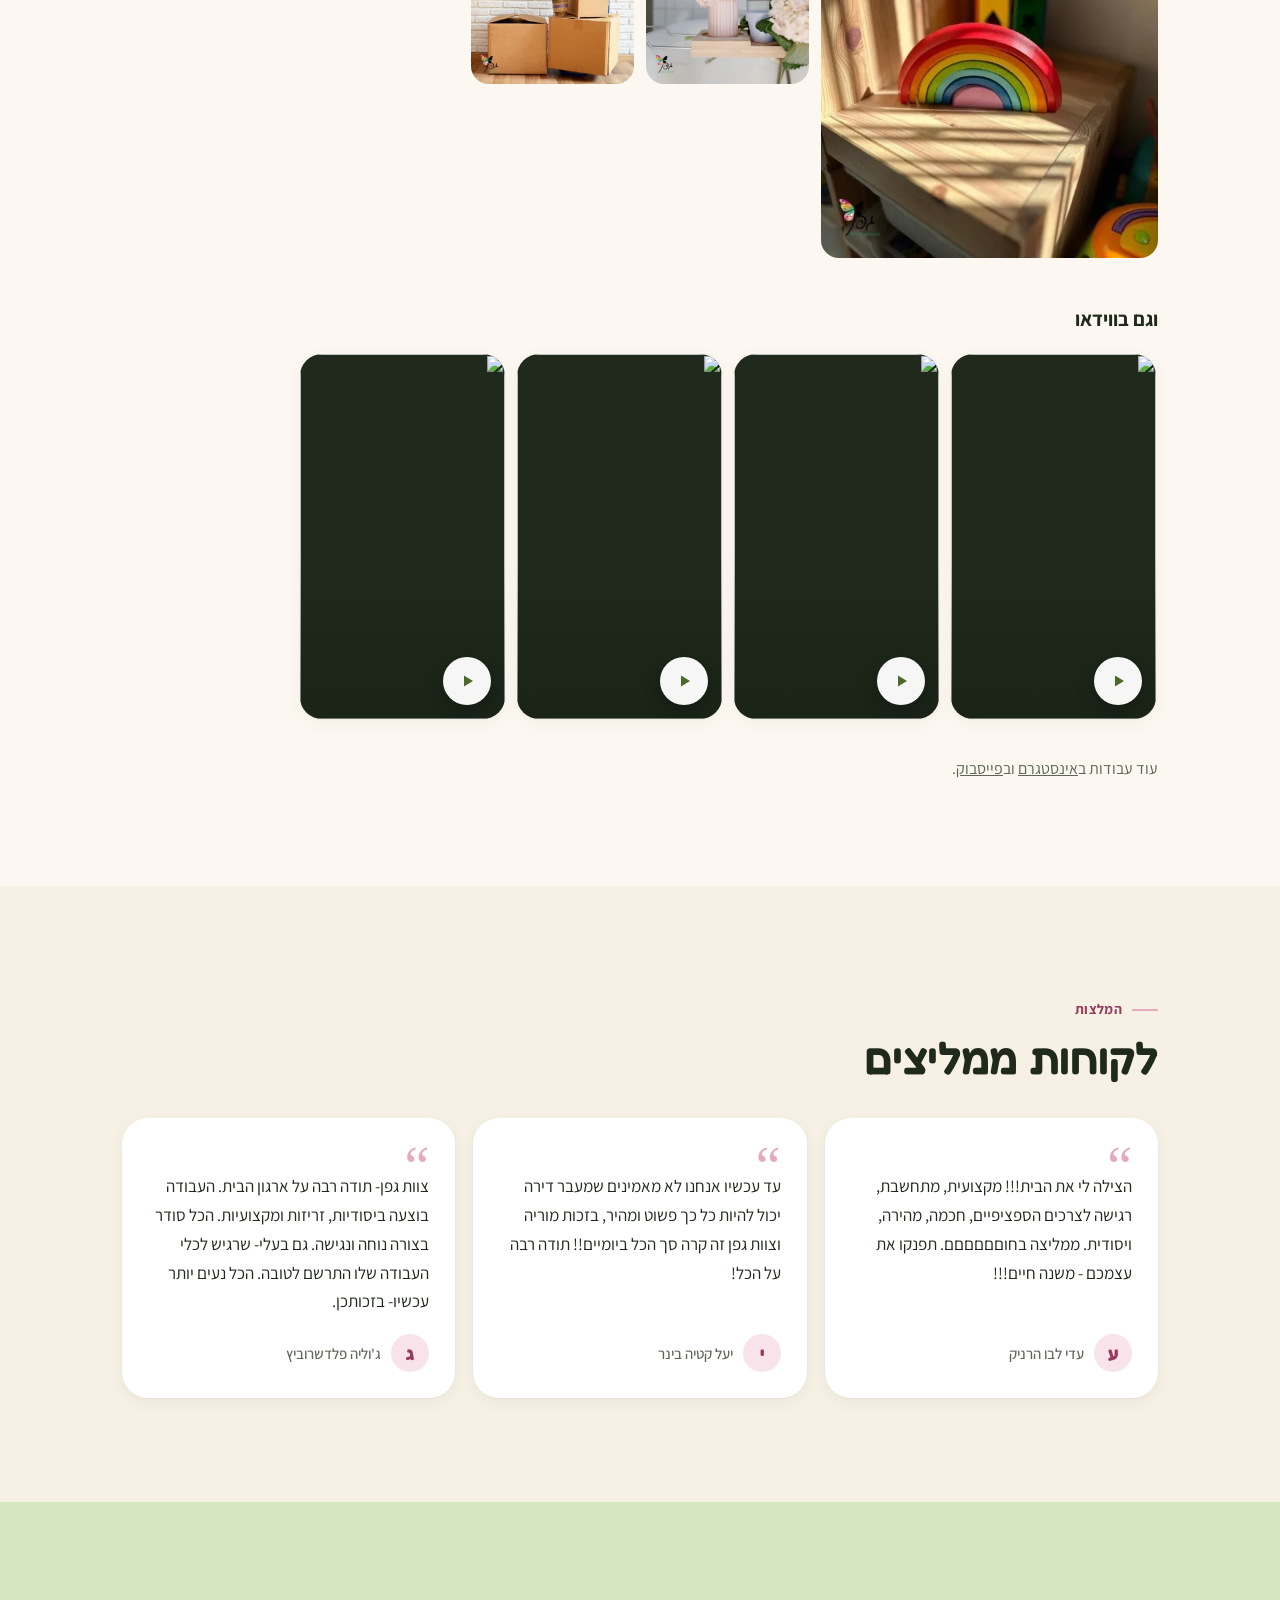
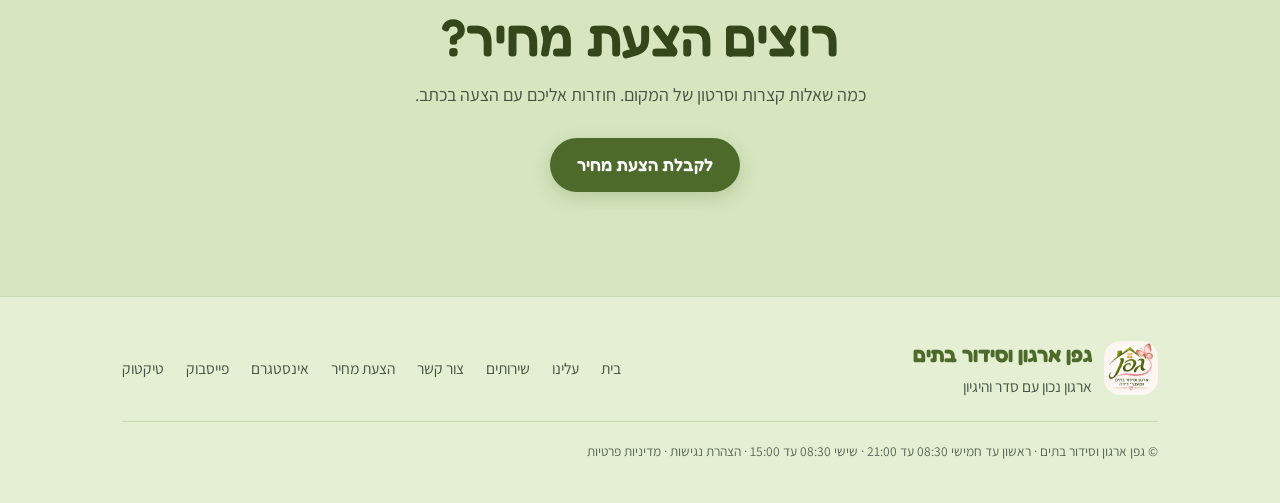
==== commit b21aa7e5: "Light green for the quote box and footer Co-Authored-By: Claude Opus 5.5 <noreply@anthropic.com>" ====
--- a/index.html
+++ b/index.html
@@ -18,7 +18,7 @@
 <link rel="preconnect" href="https://fonts.googleapis.com">
 <link rel="preconnect" href="https://fonts.gstatic.com" crossorigin>
 <link rel="stylesheet" href="https://fonts.googleapis.com/css2?family=Fredoka:wght@500;600;700&family=Assistant:wght@400;500;600;700&display=swap">
-<link rel="stylesheet" href="style.css?v=11252029">
+<link rel="stylesheet" href="style.css?v=11252038">
 <script>document.documentElement.className += ' js'; setTimeout(function () { if (!window.gefenReady) document.documentElement.className = document.documentElement.className.replace(' js', ''); }, 3000);</script>
 <script type="application/ld+json">{"@context": "https://schema.org", "@type": "LocalBusiness", "name": "גפן ארגון וסידור בתים", "alternateName": "גפן ארגון וסידור בתים ומעברי דירה", "slogan": "ארגון נכון עם סדר והיגיון", "description": "סידור וארגון בתים, אריזה ופריקה במעברי דירה, סידור ומעברי דירה לגיל השלישי ולדיור מוגן, סידור ארונות, חדרי ילדים, מטבחים, מחסנים, משרדים ובתי עסק. 9 שנים בתחום.", "founder": {"@type": "Person", "name": "דבורה גפן-רייז"}, "areaServed": ["השרון", "השפלה", "מרכז הארץ", "דרום הארץ"], "openingHoursSpecification": [{"@type": "OpeningHoursSpecification", "dayOfWeek": ["Sunday", "Monday", "Tuesday", "Wednesday", "Thursday"], "opens": "08:30", "closes": "21:00"}, {"@type": "OpeningHoursSpecification", "dayOfWeek": "Friday", "opens": "08:30", "closes": "15:00"}], "sameAs": ["https://www.facebook.com/gefen10home/", "https://www.instagram.com/gefen12organization/", "https://www.tiktok.com/@user2614440727759"], "knowsLanguage": "he"}</script>
 </head>
@@ -160,6 +160,6 @@
     <p class="copy">© גפן ארגון וסידור בתים · ראשון עד חמישי 08:30 עד 21:00 · שישי 08:30 עד 15:00 · <a href="negishut/">הצהרת נגישות</a> · <a href="pratiut/">מדיניות פרטיות</a></p>
   </div>
 </footer>
-<script src="site.js?v=11252029" defer></script>
+<script src="site.js?v=11252038" defer></script>
 </body>
 </html>
--- a/style.css
+++ b/style.css
@@ -189,7 +189,7 @@
 .section.alt { background: var(--sand); }
 .section.pink { background: var(--pink); }
 .section.tint { background: var(--green-tint); }
-.section.dark { background: var(--green-soft); color: var(--body); }
+.section.dark { background: #d6e6bf; color: var(--body); }
 .section.dark h2 { color: var(--green-deep); }
 .label {
   display: inline-flex; align-items: center; gap: 10px; margin-bottom: 10px;
@@ -400,7 +400,7 @@
 .final .actions { margin: 28px auto 0; max-width: 440px; }
 
 /* footer */
-.site-foot { background: var(--sand); color: var(--body); border-top: 1px solid var(--line); padding-block: 40px 44px; font-size: 15.5px; }
+.site-foot { background: #e4efd3; color: var(--body); border-top: 1px solid #c9dbb0; padding-block: 40px 44px; font-size: 15.5px; }
 .site-foot .wrap { display: grid; gap: 22px; }
 .site-foot a { text-decoration: none; }
 .site-foot a:hover { color: var(--green); }
@@ -408,7 +408,7 @@
 .foot-brand img { width: 54px; height: 54px; border-radius: 16px; }
 .foot-brand b { color: var(--green); font-family: var(--f-display); font-size: 21px; display: block; }
 .foot-links { display: flex; flex-wrap: wrap; gap: 6px 22px; }
-.copy { border-top: 1px solid var(--line); padding-top: 18px; font-size: 13.5px; color: var(--muted); }
+.copy { border-top: 1px solid #c9dbb0; padding-top: 18px; font-size: 13.5px; color: var(--muted); }
 
 /* sticky bar (phones) */
 .sticky {
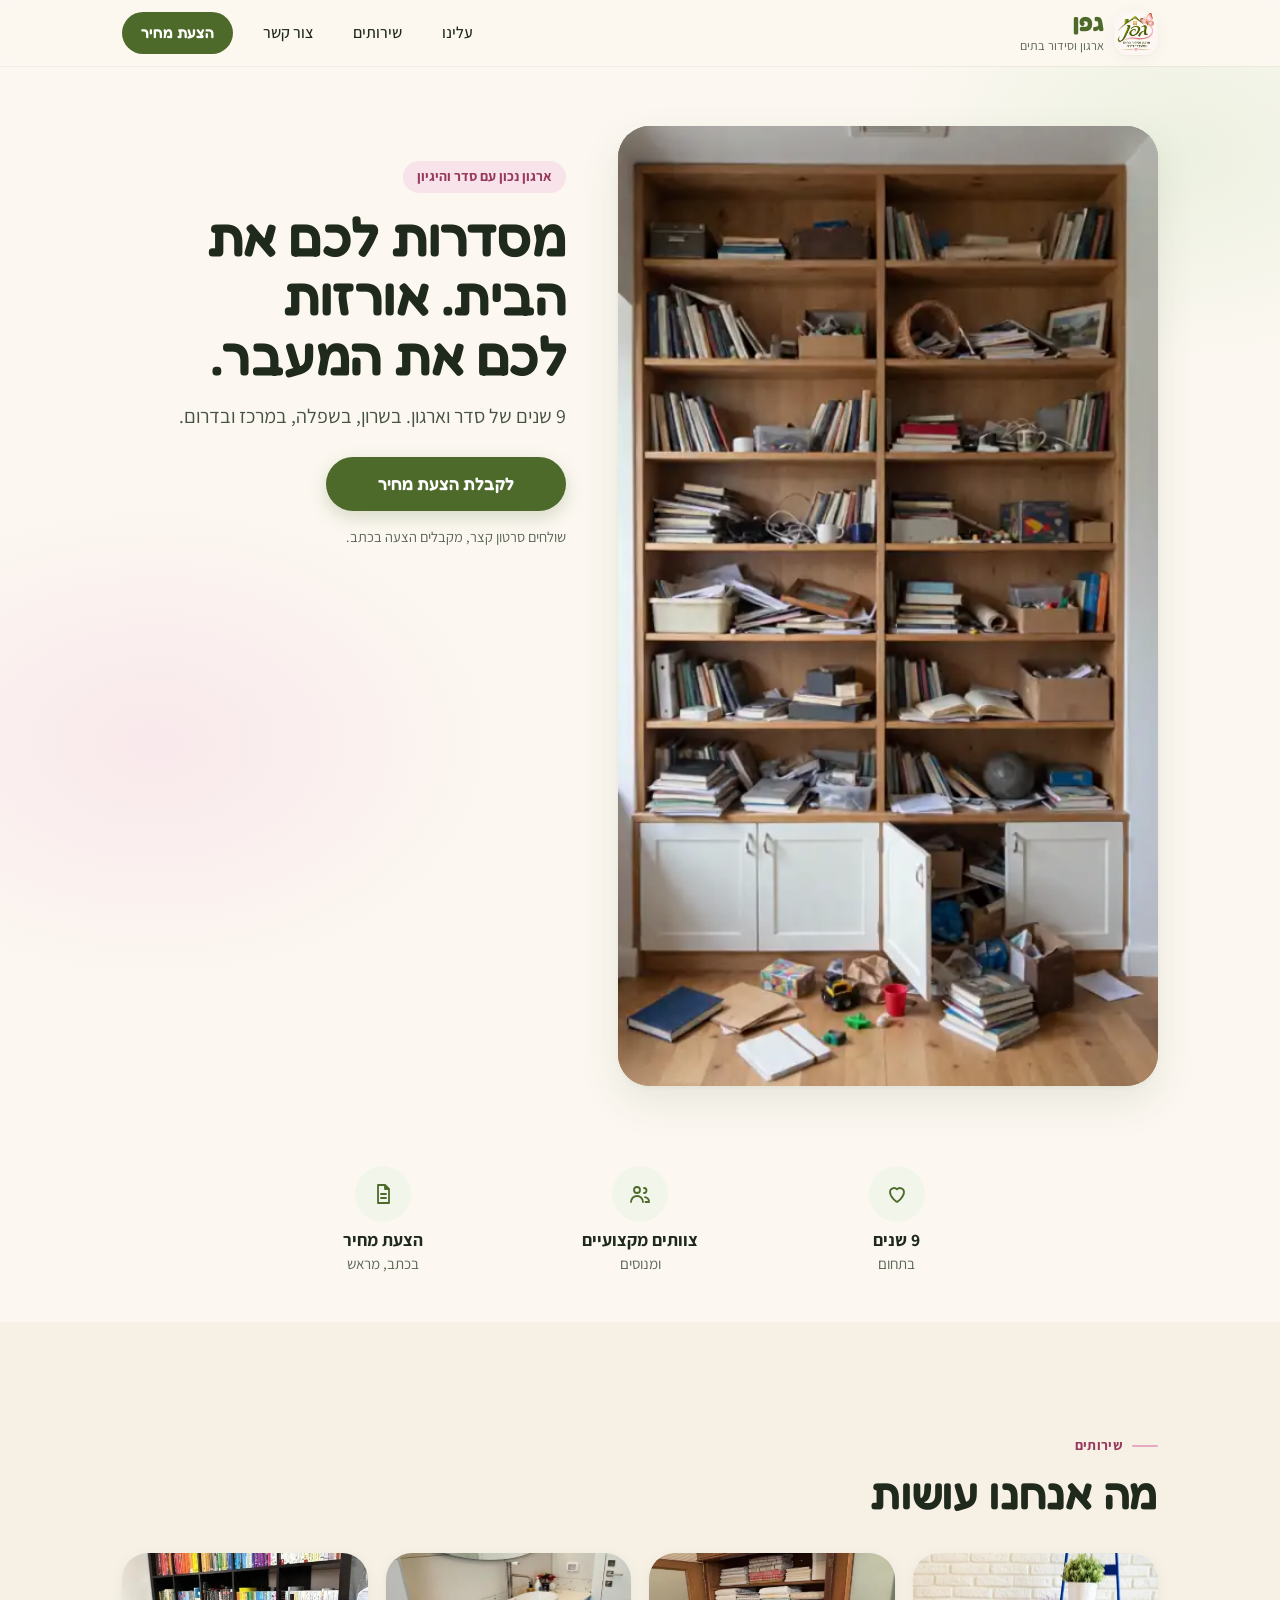
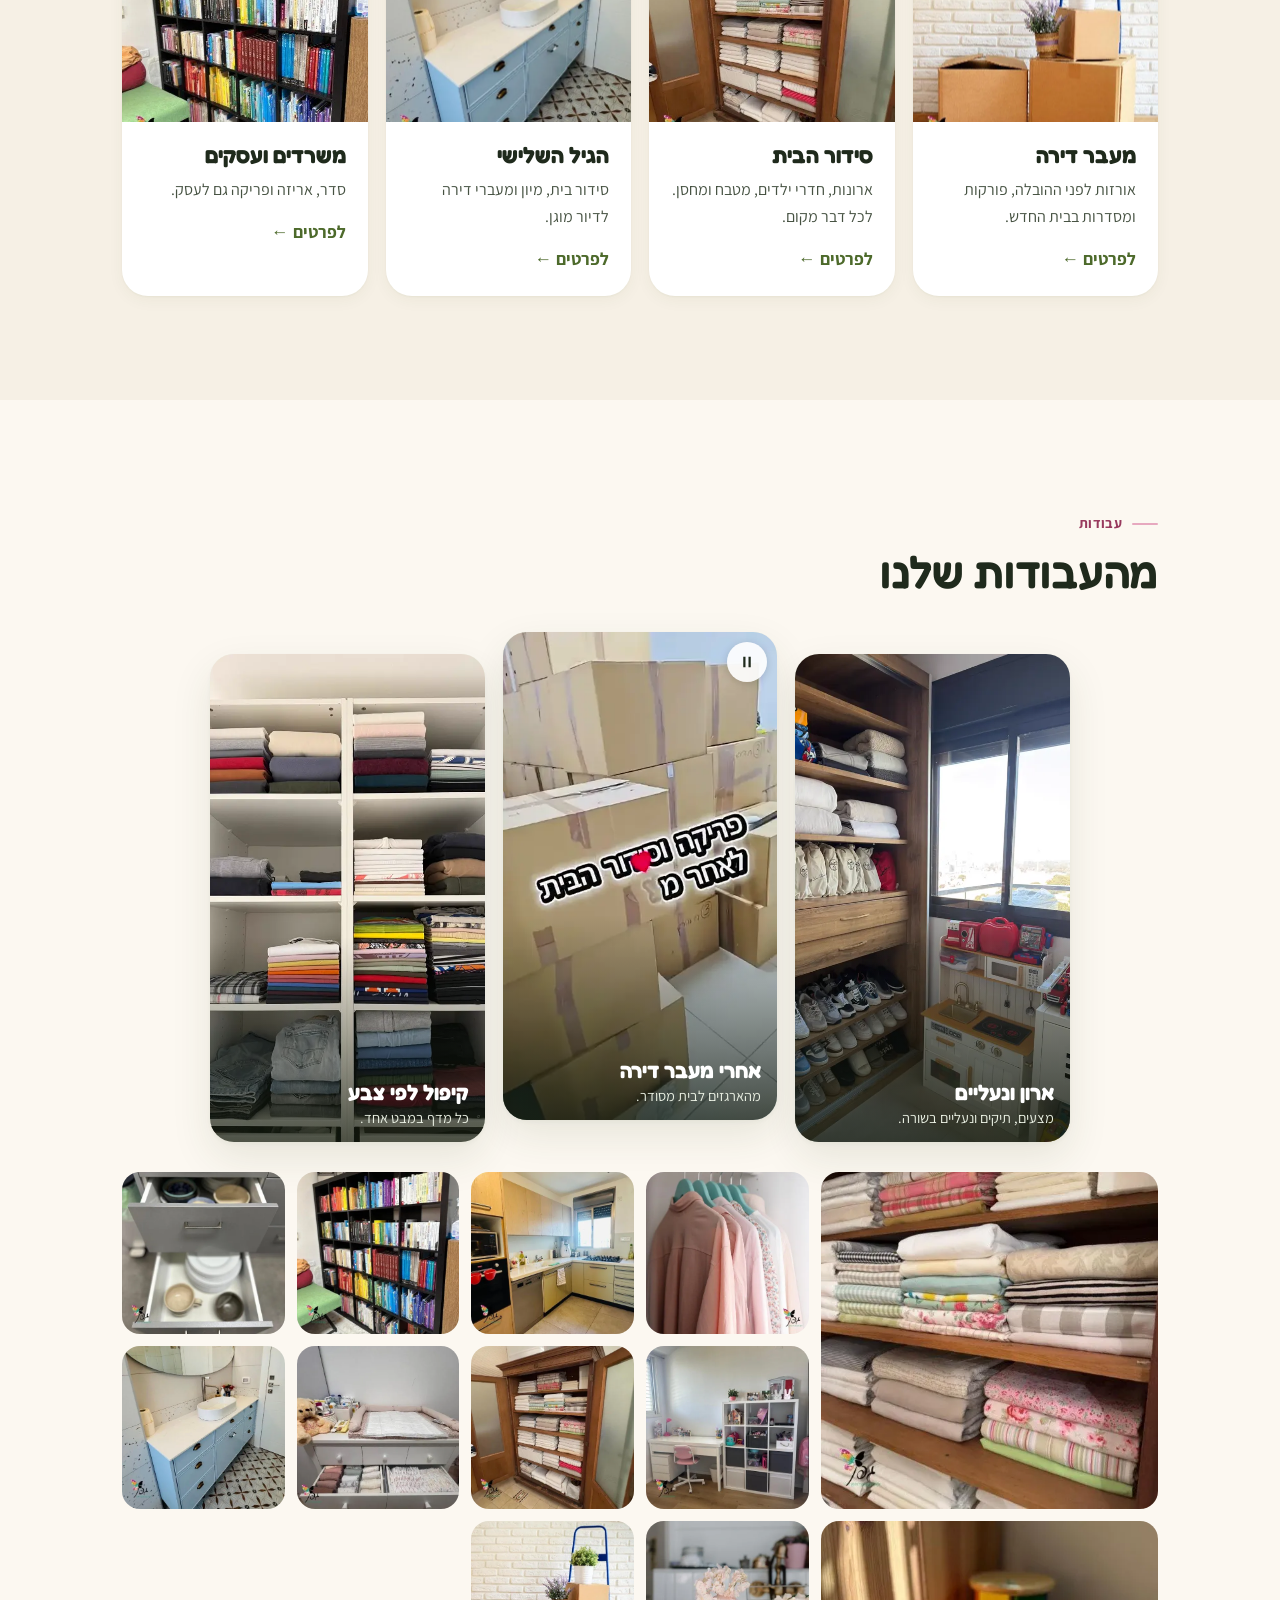
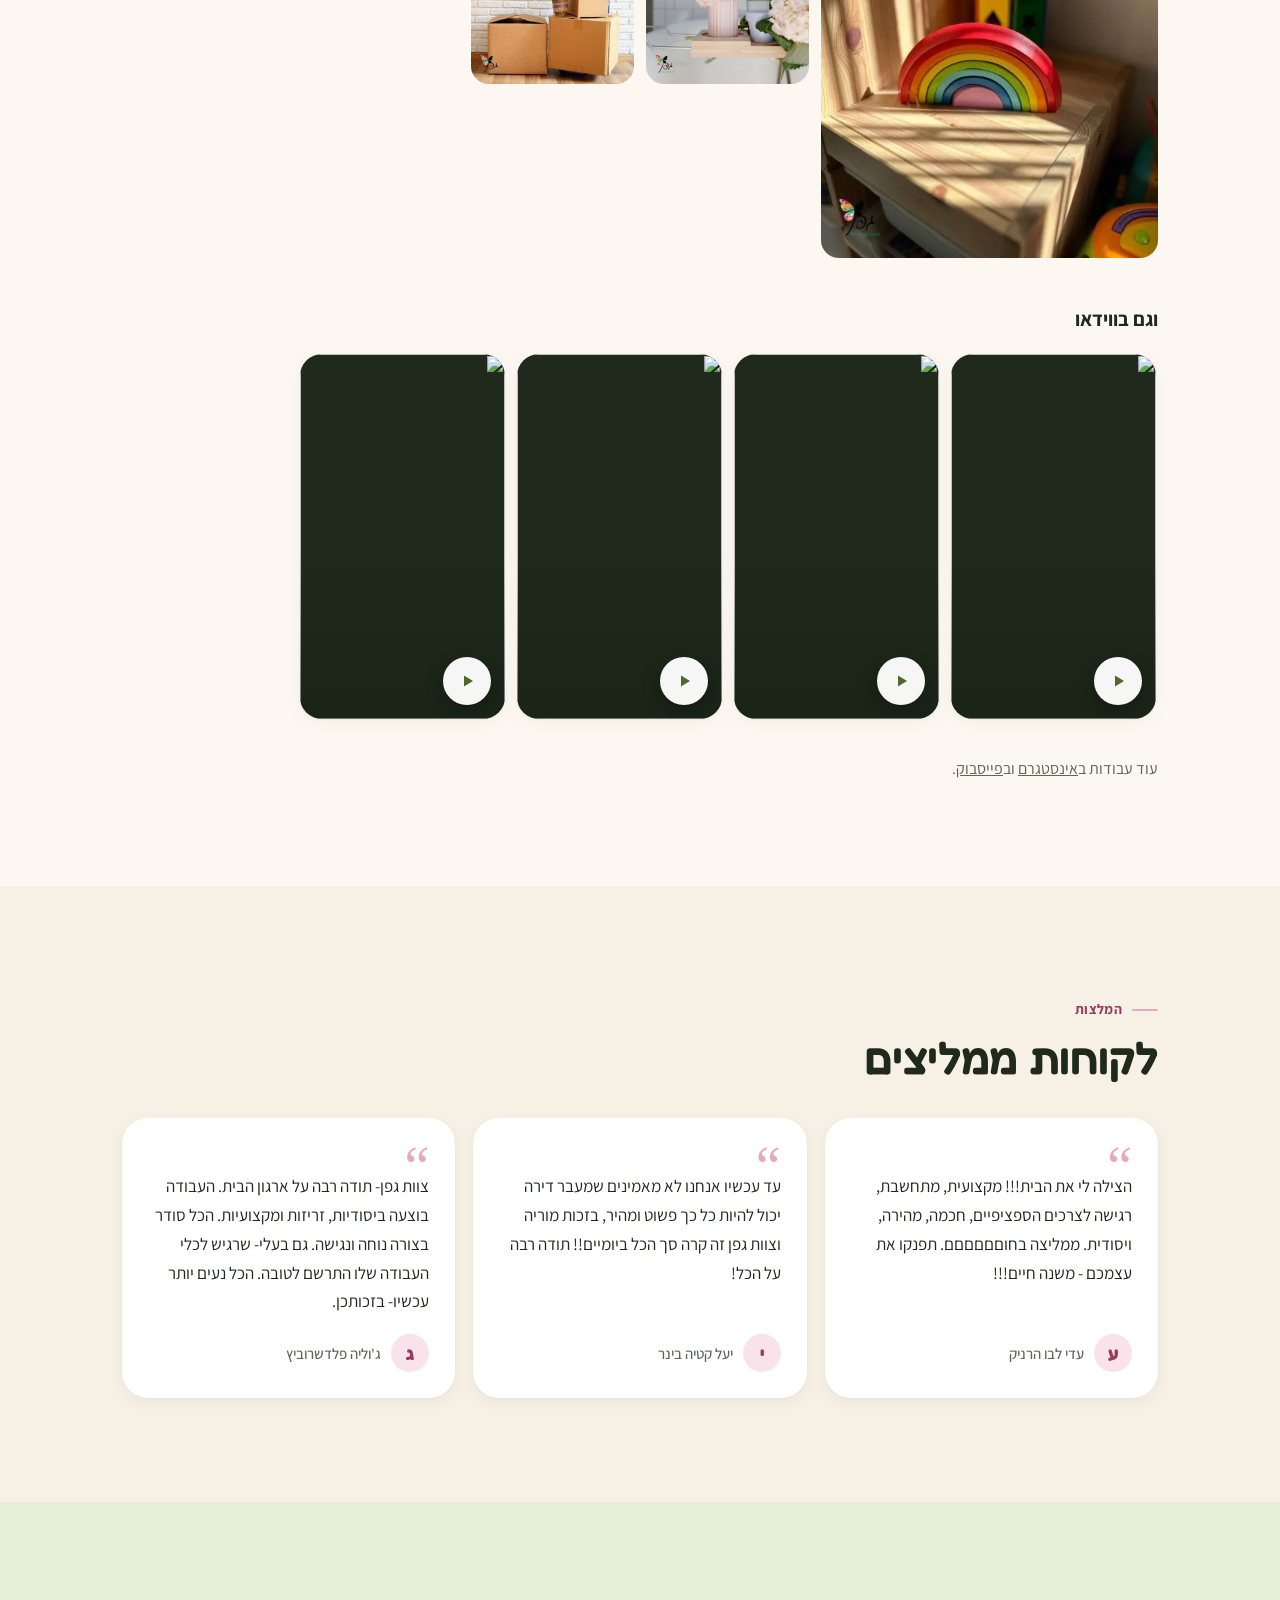
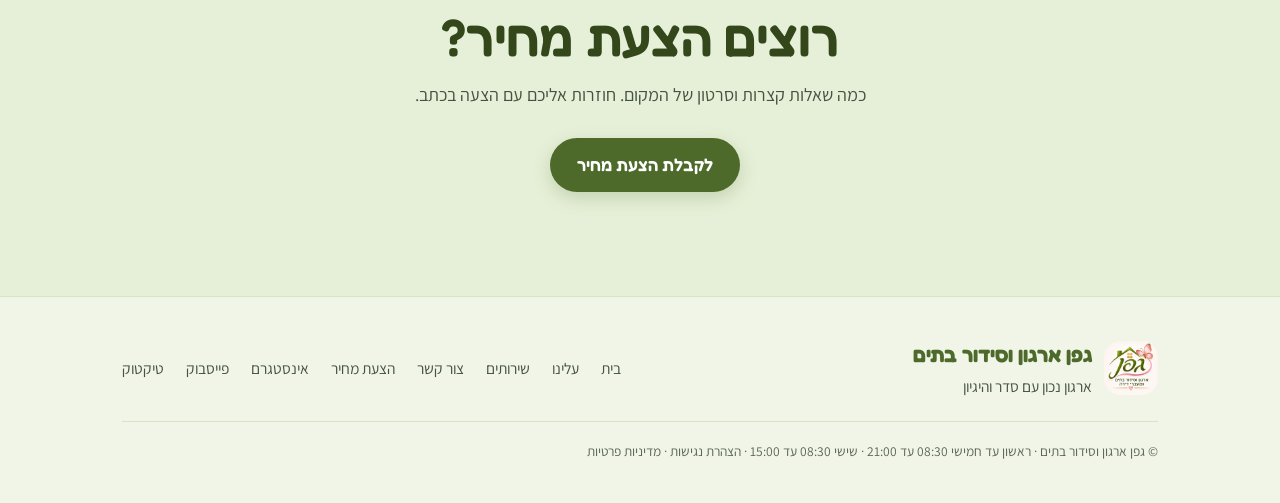
==== commit 04d15686: "Paler green for the quote box and footer Co-Authored-By: Claude Opus 5.5 <noreply@anthropic.com>" ====
--- a/index.html
+++ b/index.html
@@ -18,7 +18,7 @@
 <link rel="preconnect" href="https://fonts.googleapis.com">
 <link rel="preconnect" href="https://fonts.gstatic.com" crossorigin>
 <link rel="stylesheet" href="https://fonts.googleapis.com/css2?family=Fredoka:wght@500;600;700&family=Assistant:wght@400;500;600;700&display=swap">
-<link rel="stylesheet" href="style.css?v=11252038">
+<link rel="stylesheet" href="style.css?v=11252039">
 <script>document.documentElement.className += ' js'; setTimeout(function () { if (!window.gefenReady) document.documentElement.className = document.documentElement.className.replace(' js', ''); }, 3000);</script>
 <script type="application/ld+json">{"@context": "https://schema.org", "@type": "LocalBusiness", "name": "גפן ארגון וסידור בתים", "alternateName": "גפן ארגון וסידור בתים ומעברי דירה", "slogan": "ארגון נכון עם סדר והיגיון", "description": "סידור וארגון בתים, אריזה ופריקה במעברי דירה, סידור ומעברי דירה לגיל השלישי ולדיור מוגן, סידור ארונות, חדרי ילדים, מטבחים, מחסנים, משרדים ובתי עסק. 9 שנים בתחום.", "founder": {"@type": "Person", "name": "דבורה גפן-רייז"}, "areaServed": ["השרון", "השפלה", "מרכז הארץ", "דרום הארץ"], "openingHoursSpecification": [{"@type": "OpeningHoursSpecification", "dayOfWeek": ["Sunday", "Monday", "Tuesday", "Wednesday", "Thursday"], "opens": "08:30", "closes": "21:00"}, {"@type": "OpeningHoursSpecification", "dayOfWeek": "Friday", "opens": "08:30", "closes": "15:00"}], "sameAs": ["https://www.facebook.com/gefen10home/", "https://www.instagram.com/gefen12organization/", "https://www.tiktok.com/@user2614440727759"], "knowsLanguage": "he"}</script>
 </head>
@@ -160,6 +160,6 @@
     <p class="copy">© גפן ארגון וסידור בתים · ראשון עד חמישי 08:30 עד 21:00 · שישי 08:30 עד 15:00 · <a href="negishut/">הצהרת נגישות</a> · <a href="pratiut/">מדיניות פרטיות</a></p>
   </div>
 </footer>
-<script src="site.js?v=11252038" defer></script>
+<script src="site.js?v=11252039" defer></script>
 </body>
 </html>
--- a/style.css
+++ b/style.css
@@ -189,7 +189,7 @@
 .section.alt { background: var(--sand); }
 .section.pink { background: var(--pink); }
 .section.tint { background: var(--green-tint); }
-.section.dark { background: #d6e6bf; color: var(--body); }
+.section.dark { background: #e6f0d8; color: var(--body); }
 .section.dark h2 { color: var(--green-deep); }
 .label {
   display: inline-flex; align-items: center; gap: 10px; margin-bottom: 10px;
@@ -400,7 +400,7 @@
 .final .actions { margin: 28px auto 0; max-width: 440px; }
 
 /* footer */
-.site-foot { background: #e4efd3; color: var(--body); border-top: 1px solid #c9dbb0; padding-block: 40px 44px; font-size: 15.5px; }
+.site-foot { background: #f0f5e8; color: var(--body); border-top: 1px solid #d7e4c4; padding-block: 40px 44px; font-size: 15.5px; }
 .site-foot .wrap { display: grid; gap: 22px; }
 .site-foot a { text-decoration: none; }
 .site-foot a:hover { color: var(--green); }
@@ -408,7 +408,7 @@
 .foot-brand img { width: 54px; height: 54px; border-radius: 16px; }
 .foot-brand b { color: var(--green); font-family: var(--f-display); font-size: 21px; display: block; }
 .foot-links { display: flex; flex-wrap: wrap; gap: 6px 22px; }
-.copy { border-top: 1px solid #c9dbb0; padding-top: 18px; font-size: 13.5px; color: var(--muted); }
+.copy { border-top: 1px solid #d7e4c4; padding-top: 18px; font-size: 13.5px; color: var(--muted); }
 
 /* sticky bar (phones) */
 .sticky {
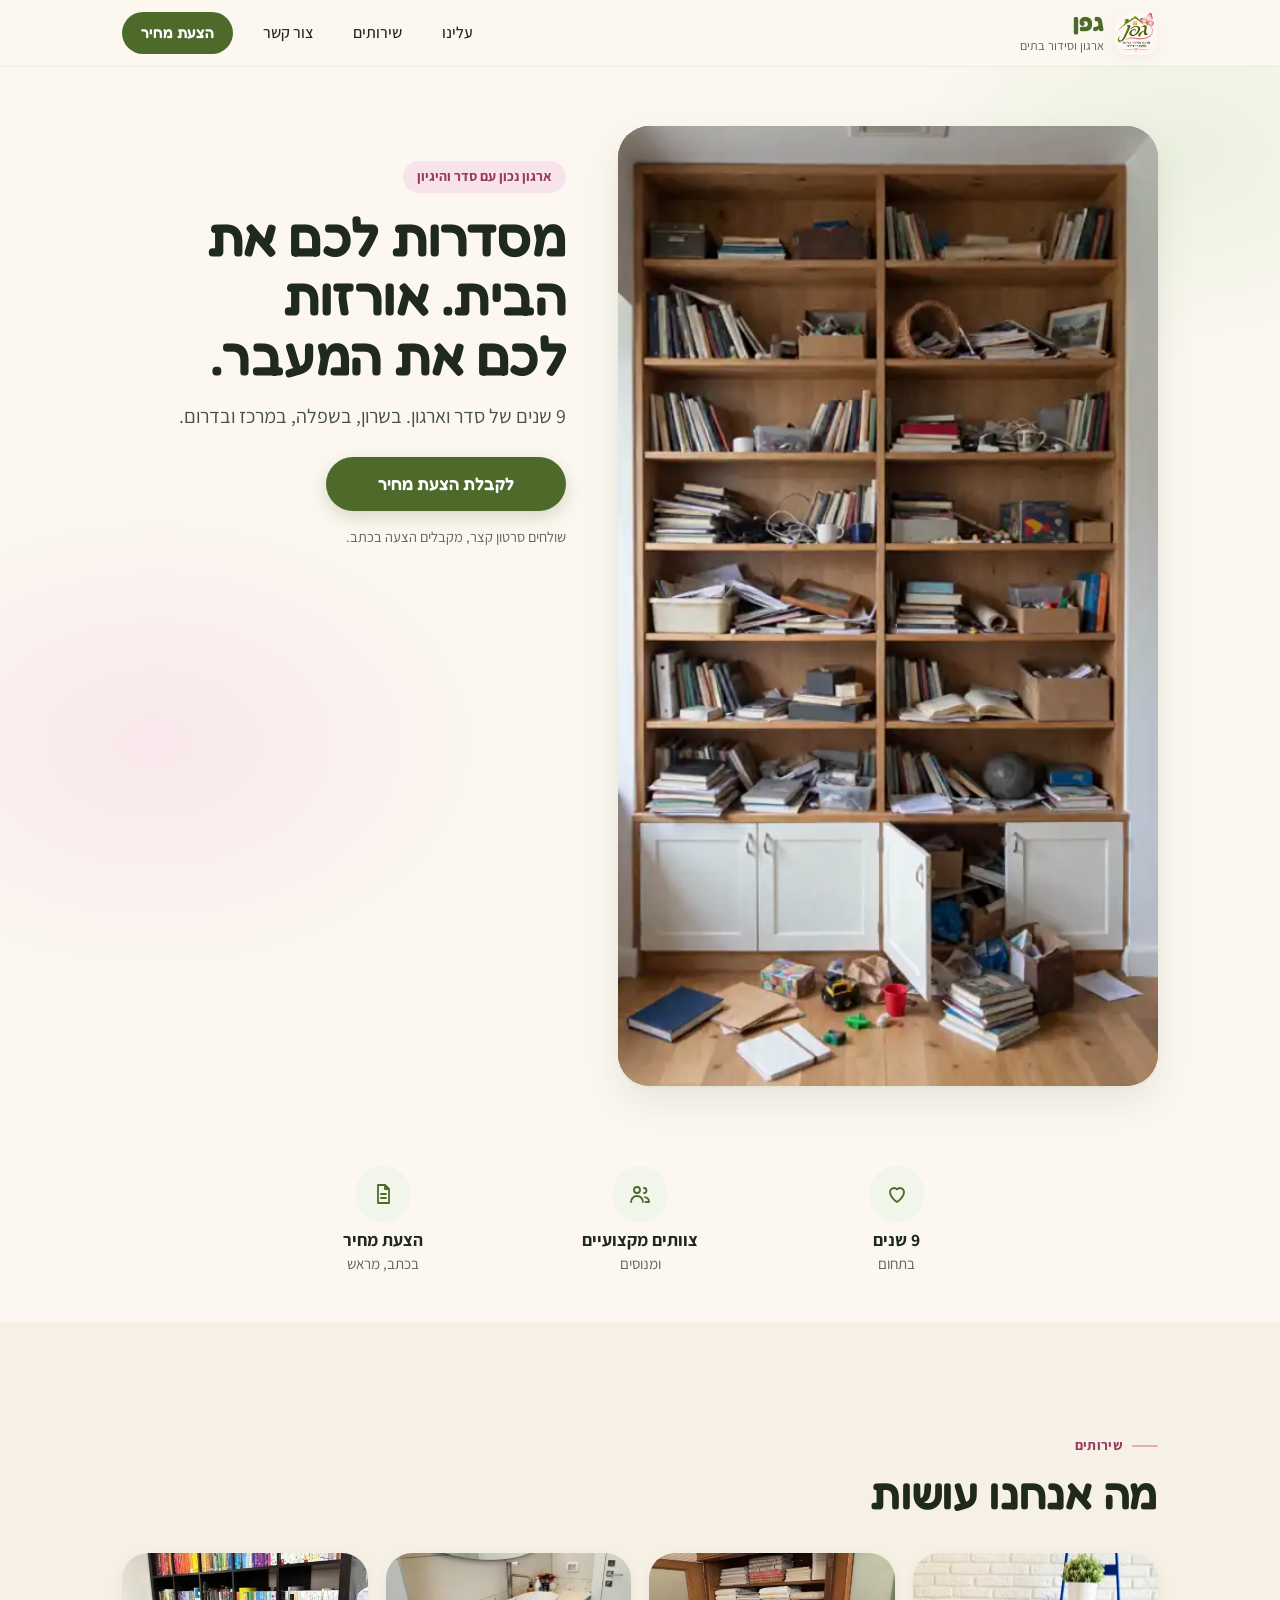
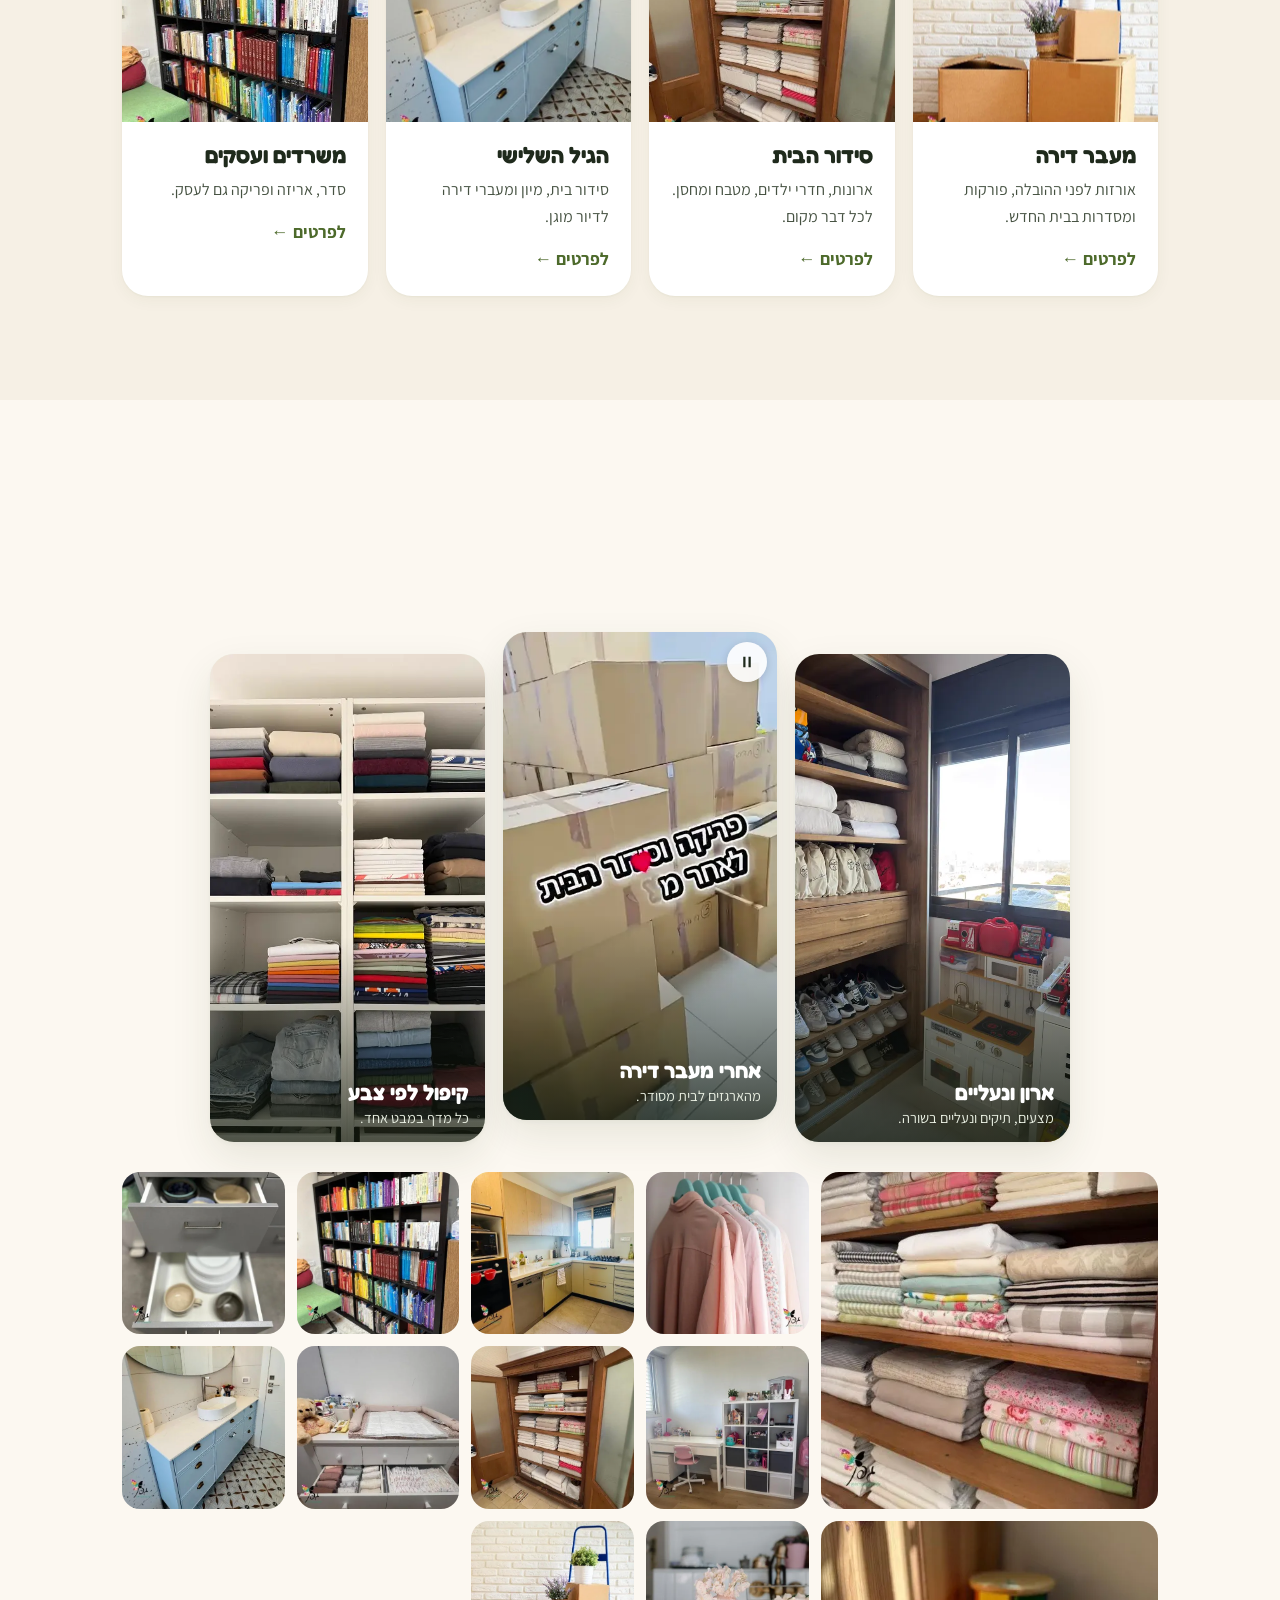
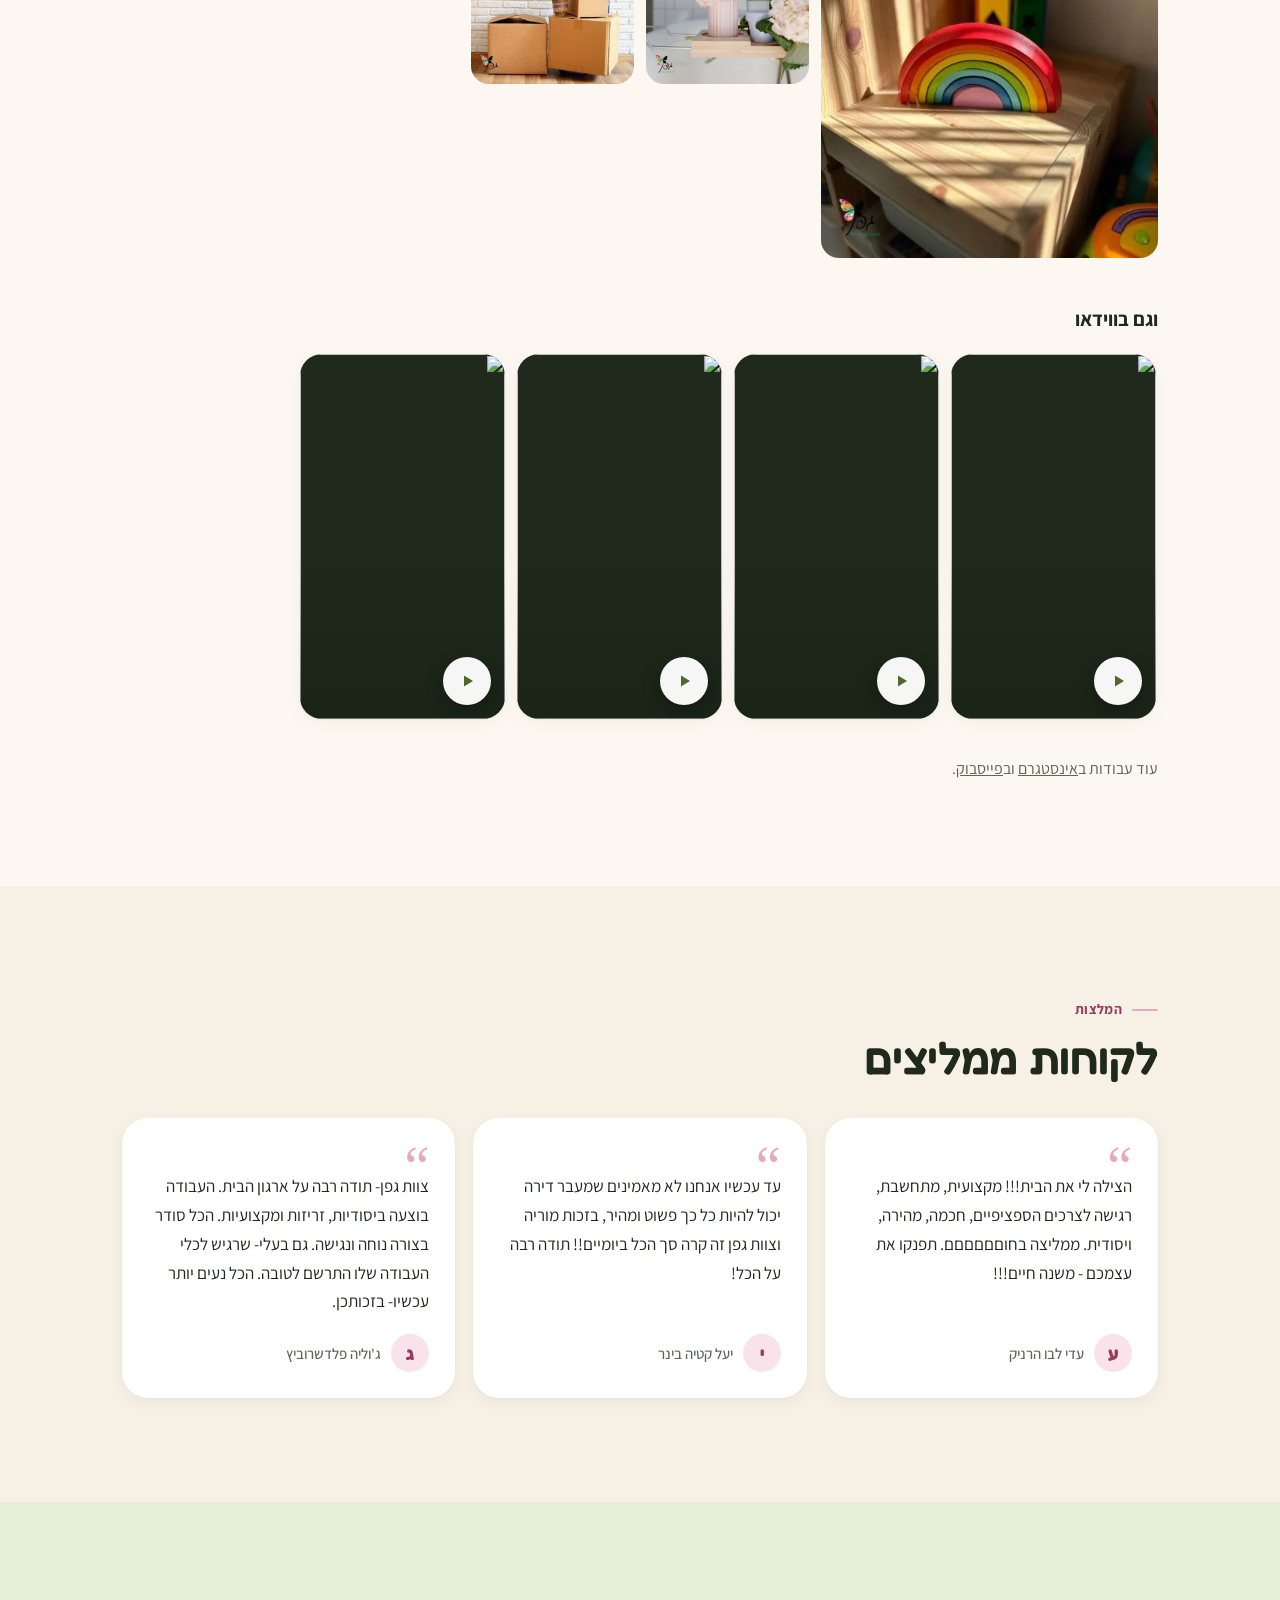
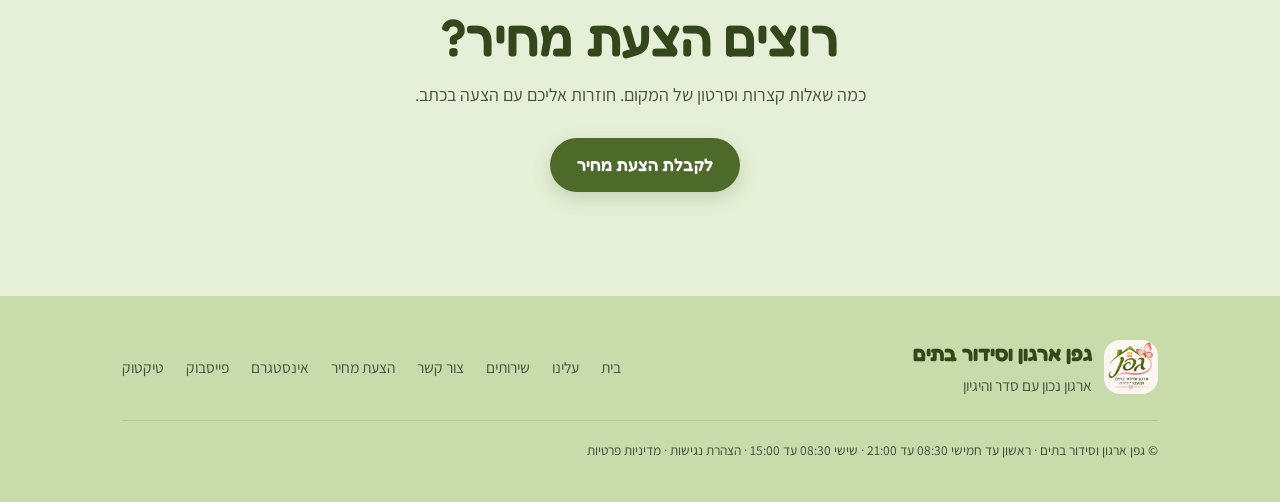
==== commit 009d64a7: "Footer in a deeper sage green than the quote box Co-Authored-By: Claude Opus 5.5 <noreply@anthropic." ====
--- a/index.html
+++ b/index.html
@@ -18,7 +18,7 @@
 <link rel="preconnect" href="https://fonts.googleapis.com">
 <link rel="preconnect" href="https://fonts.gstatic.com" crossorigin>
 <link rel="stylesheet" href="https://fonts.googleapis.com/css2?family=Fredoka:wght@500;600;700&family=Assistant:wght@400;500;600;700&display=swap">
-<link rel="stylesheet" href="style.css?v=11252039">
+<link rel="stylesheet" href="style.css?v=11252043">
 <script>document.documentElement.className += ' js'; setTimeout(function () { if (!window.gefenReady) document.documentElement.className = document.documentElement.className.replace(' js', ''); }, 3000);</script>
 <script type="application/ld+json">{"@context": "https://schema.org", "@type": "LocalBusiness", "name": "גפן ארגון וסידור בתים", "alternateName": "גפן ארגון וסידור בתים ומעברי דירה", "slogan": "ארגון נכון עם סדר והיגיון", "description": "סידור וארגון בתים, אריזה ופריקה במעברי דירה, סידור ומעברי דירה לגיל השלישי ולדיור מוגן, סידור ארונות, חדרי ילדים, מטבחים, מחסנים, משרדים ובתי עסק. 9 שנים בתחום.", "founder": {"@type": "Person", "name": "דבורה גפן-רייז"}, "areaServed": ["השרון", "השפלה", "מרכז הארץ", "דרום הארץ"], "openingHoursSpecification": [{"@type": "OpeningHoursSpecification", "dayOfWeek": ["Sunday", "Monday", "Tuesday", "Wednesday", "Thursday"], "opens": "08:30", "closes": "21:00"}, {"@type": "OpeningHoursSpecification", "dayOfWeek": "Friday", "opens": "08:30", "closes": "15:00"}], "sameAs": ["https://www.facebook.com/gefen10home/", "https://www.instagram.com/gefen12organization/", "https://www.tiktok.com/@user2614440727759"], "knowsLanguage": "he"}</script>
 </head>
@@ -160,6 +160,6 @@
     <p class="copy">© גפן ארגון וסידור בתים · ראשון עד חמישי 08:30 עד 21:00 · שישי 08:30 עד 15:00 · <a href="negishut/">הצהרת נגישות</a> · <a href="pratiut/">מדיניות פרטיות</a></p>
   </div>
 </footer>
-<script src="site.js?v=11252039" defer></script>
+<script src="site.js?v=11252043" defer></script>
 </body>
 </html>
--- a/style.css
+++ b/style.css
@@ -400,15 +400,15 @@
 .final .actions { margin: 28px auto 0; max-width: 440px; }
 
 /* footer */
-.site-foot { background: #f0f5e8; color: var(--body); border-top: 1px solid #d7e4c4; padding-block: 40px 44px; font-size: 15.5px; }
+.site-foot { background: #c8dbab; color: var(--body); border-top: 0; padding-block: 40px 44px; font-size: 15.5px; }
 .site-foot .wrap { display: grid; gap: 22px; }
 .site-foot a { text-decoration: none; }
 .site-foot a:hover { color: var(--green); }
 .foot-brand { display: flex; gap: 12px; align-items: center; }
 .foot-brand img { width: 54px; height: 54px; border-radius: 16px; }
-.foot-brand b { color: var(--green); font-family: var(--f-display); font-size: 21px; display: block; }
+.foot-brand b { color: var(--green-deep); font-family: var(--f-display); font-size: 21px; display: block; }
 .foot-links { display: flex; flex-wrap: wrap; gap: 6px 22px; }
-.copy { border-top: 1px solid #d7e4c4; padding-top: 18px; font-size: 13.5px; color: var(--muted); }
+.copy { border-top: 1px solid #b2c992; padding-top: 18px; font-size: 13.5px; color: #3f4b3b; }
 
 /* sticky bar (phones) */
 .sticky {
